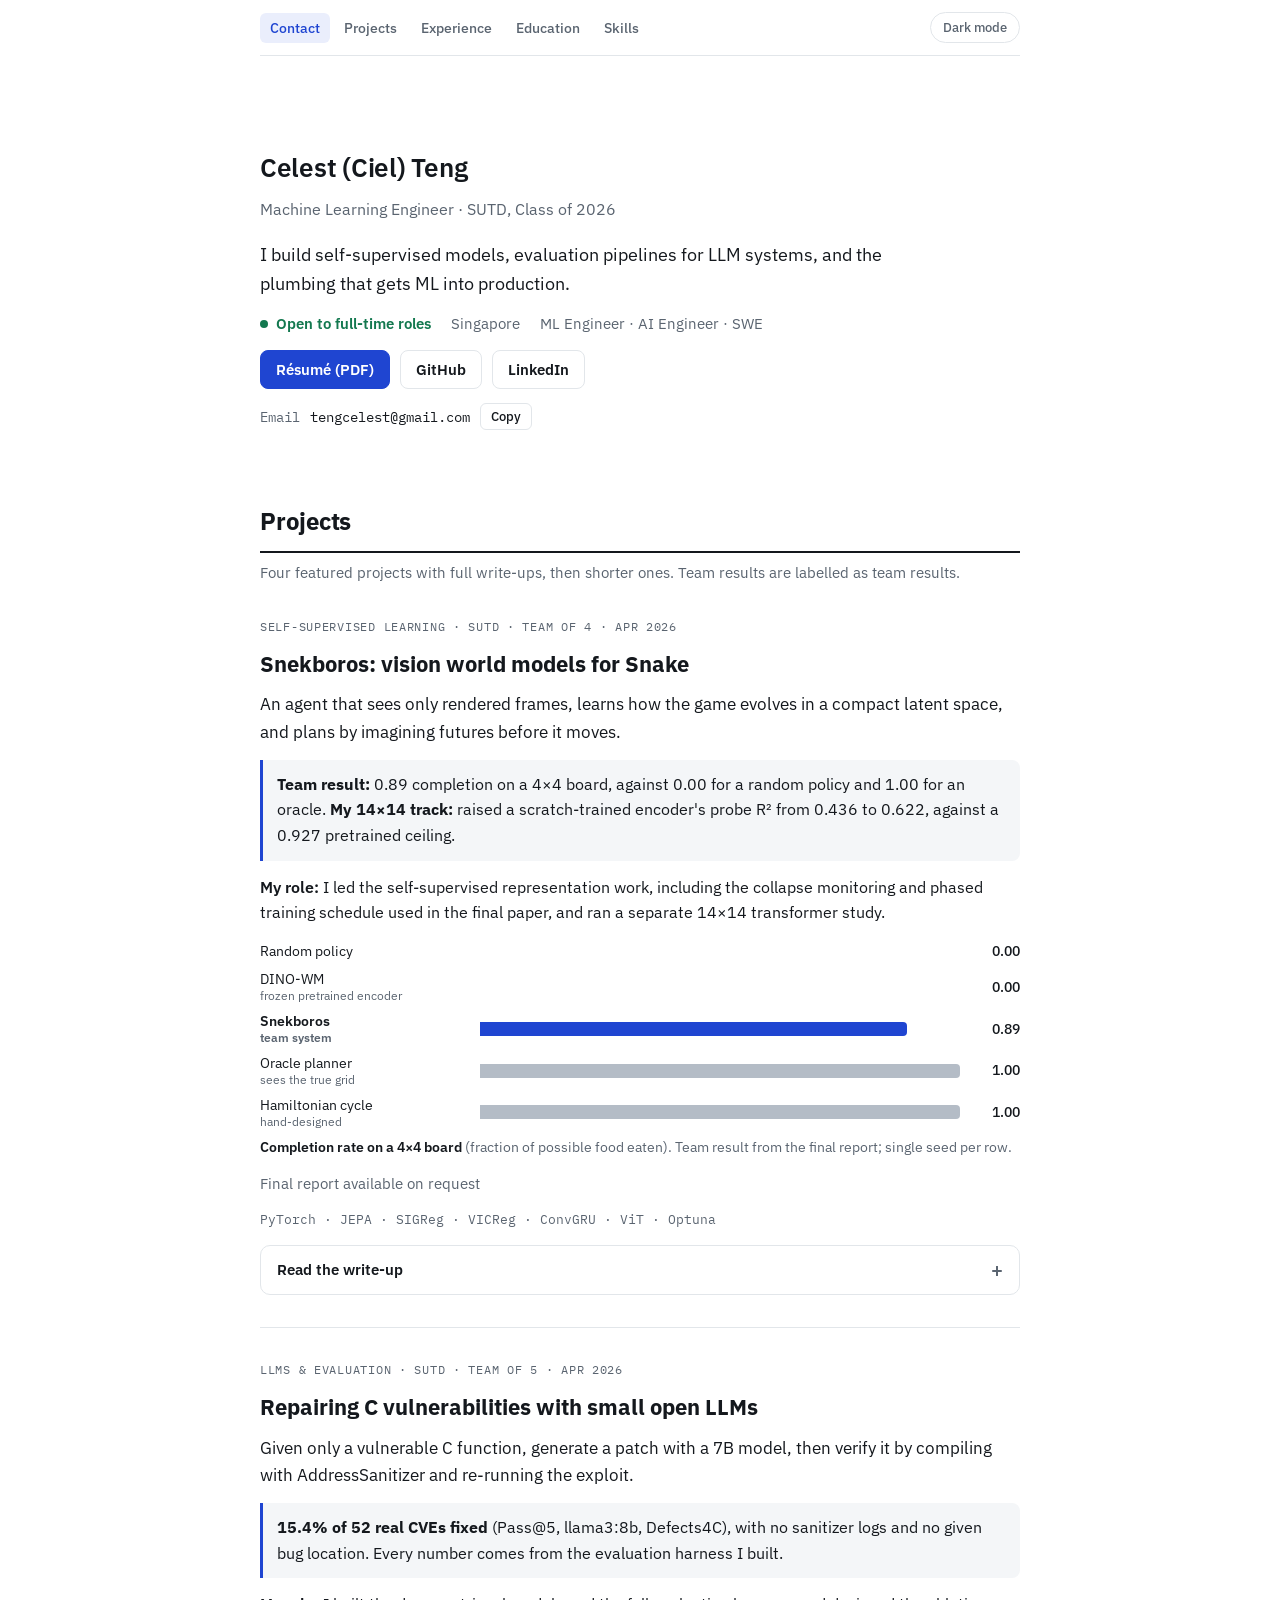
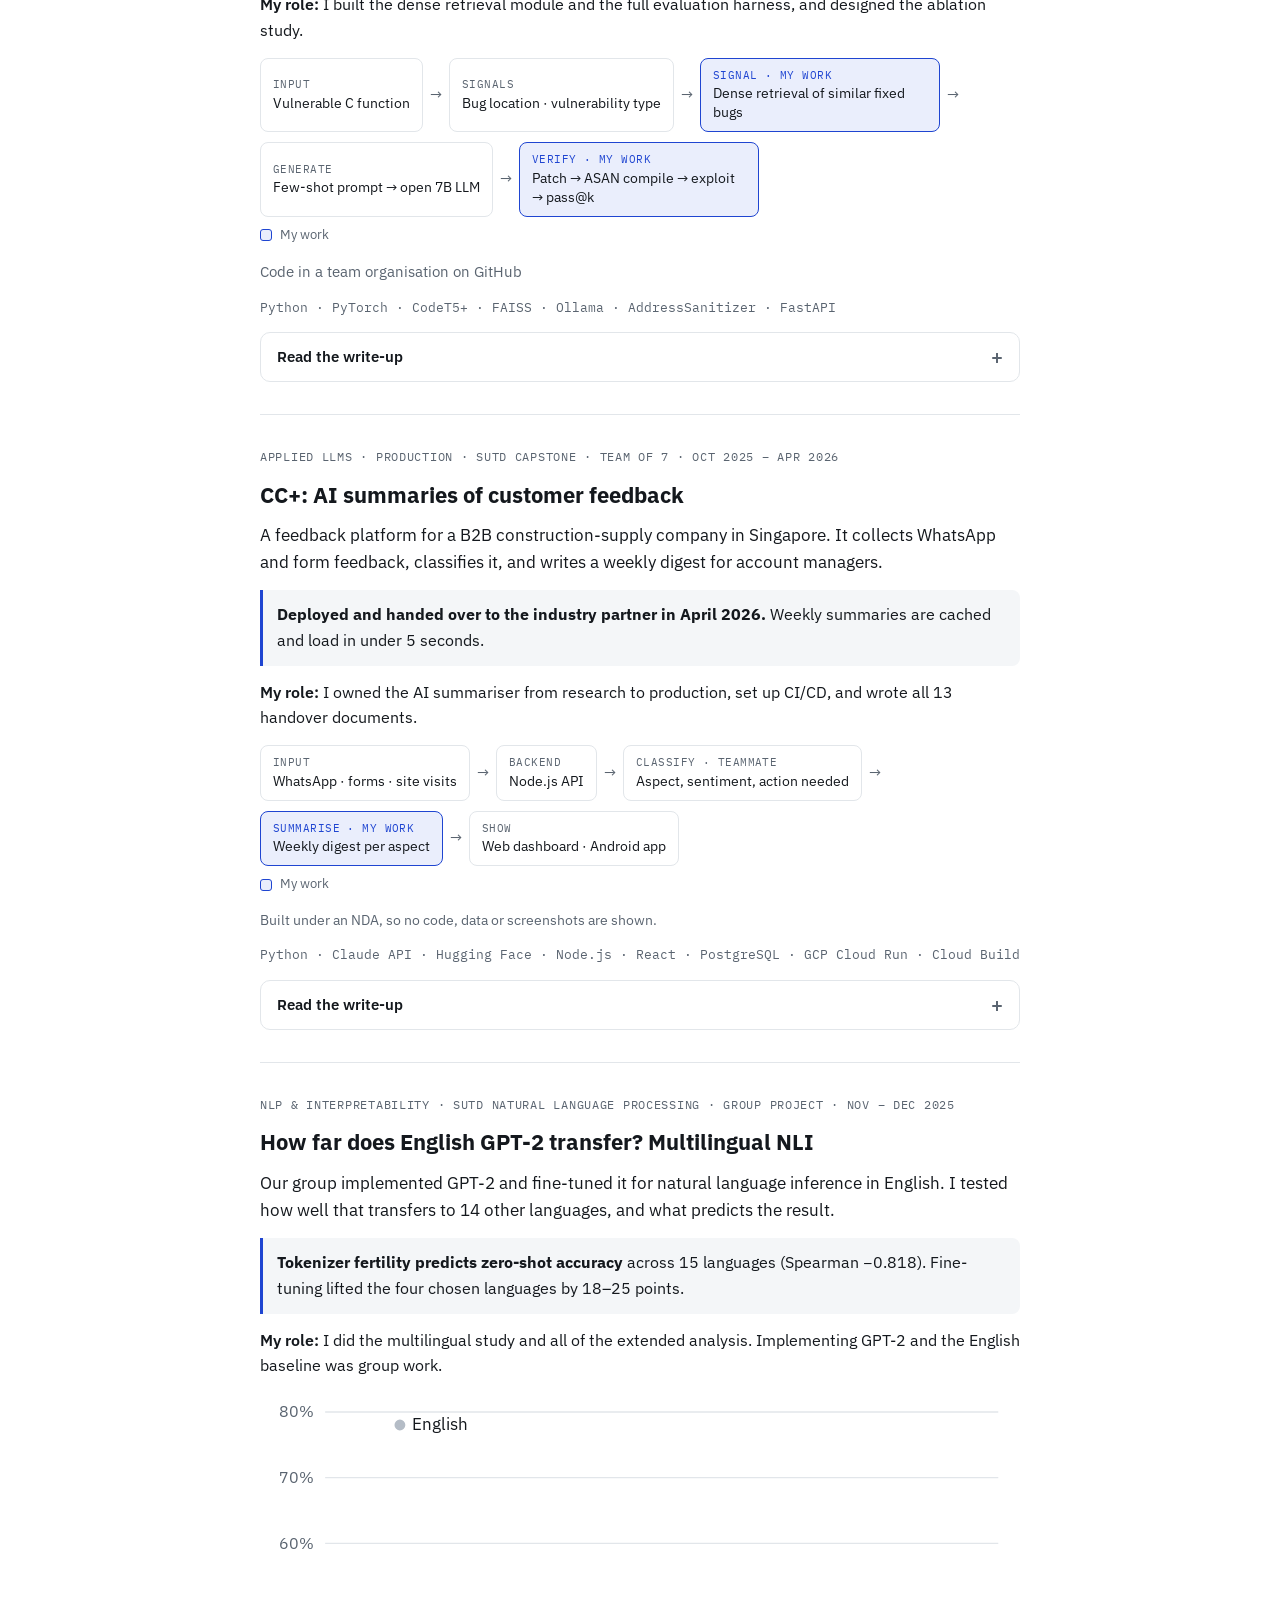
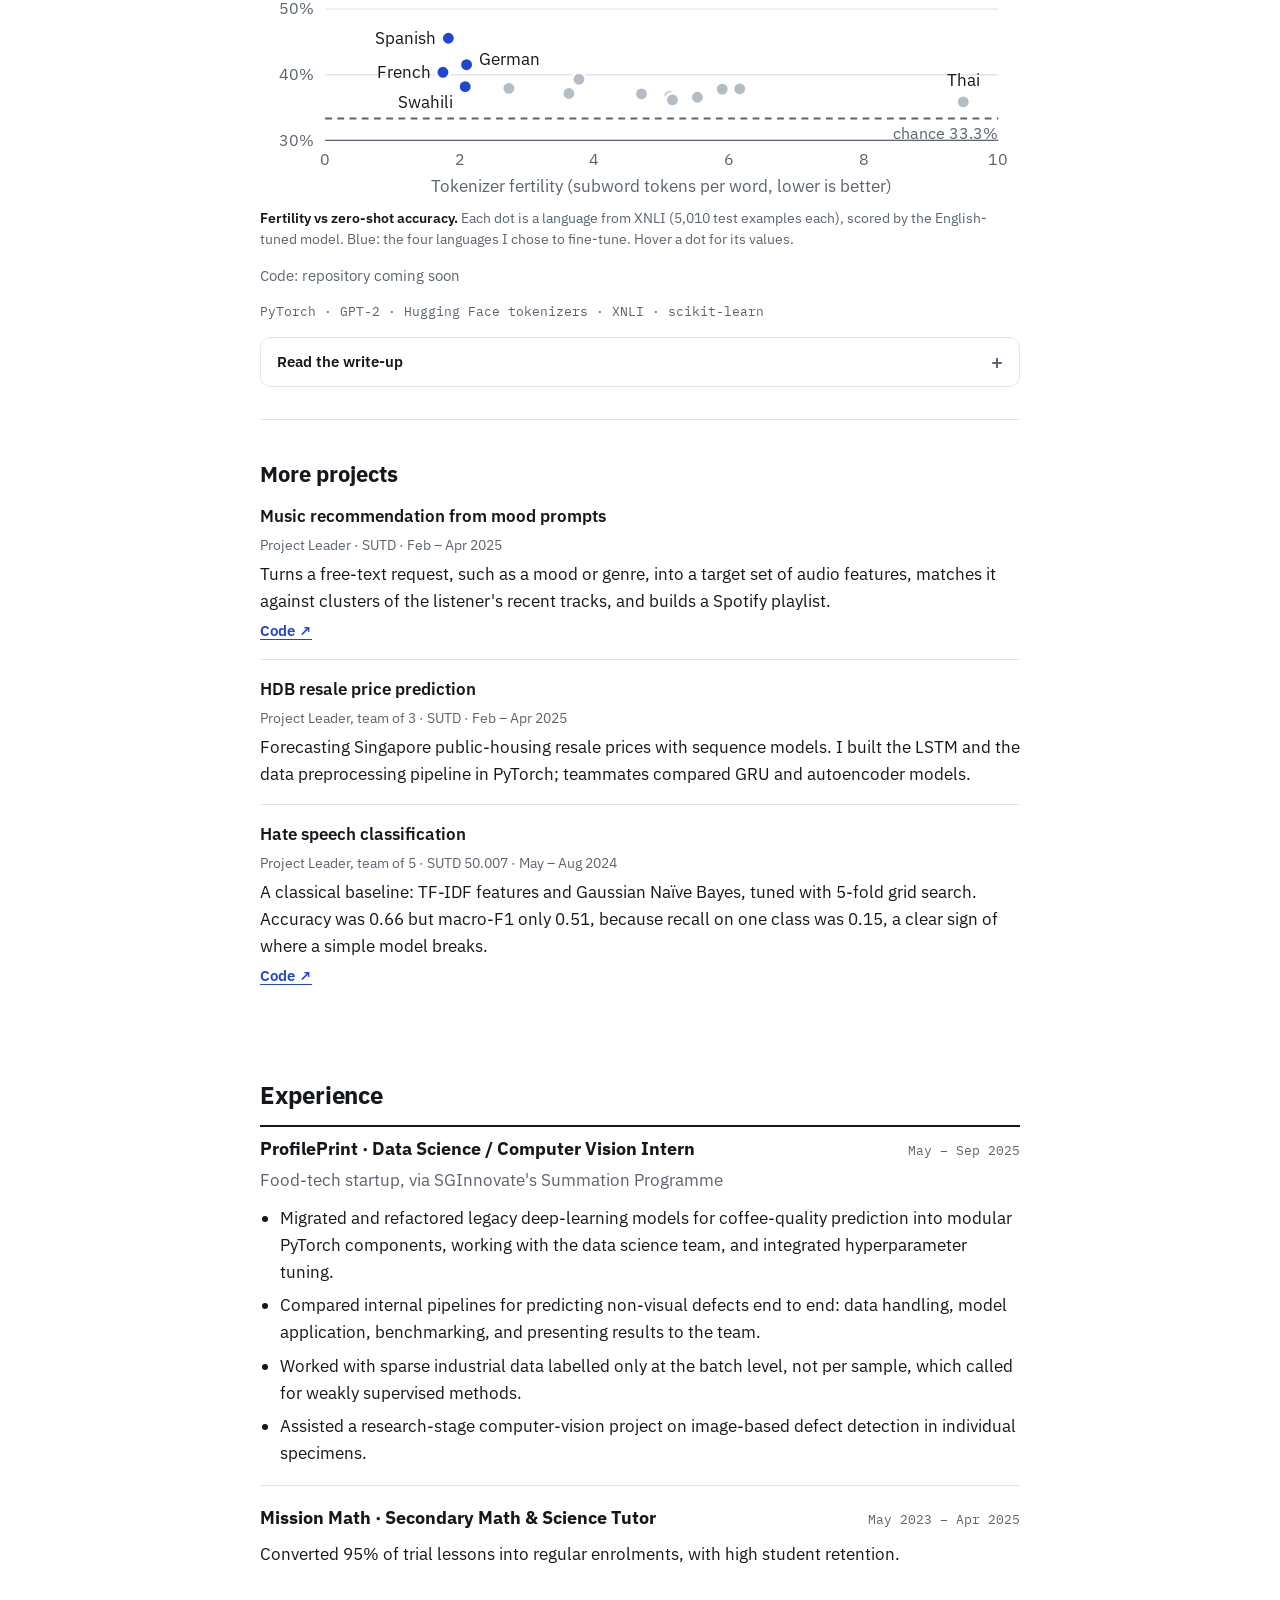
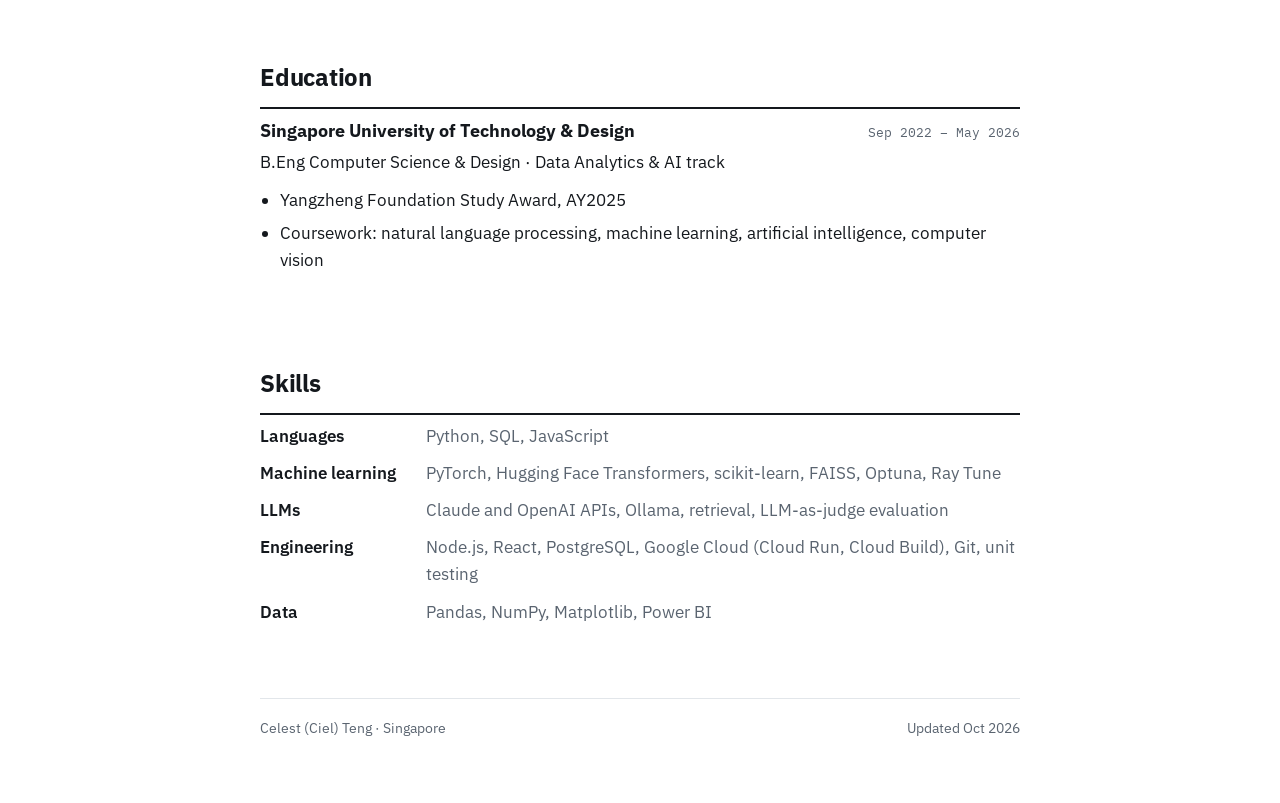
==== index.html @ eb7ca1ba "feat: add project write-ups and experience" ====
<!doctype html>
<html lang="en">
<head>
<meta charset="utf-8">
<meta name="viewport" content="width=device-width, initial-scale=1, viewport-fit=cover">
<meta name="description" content="Celest (Ciel) Teng: machine learning engineer in Singapore. Projects in self-supervised world models, LLM evaluation and production ML.">
<title>Celest (Ciel) Teng</title>
<link rel="preconnect" href="https://fonts.googleapis.com">
<link rel="stylesheet" href="https://fonts.googleapis.com/css2?family=IBM+Plex+Sans:ital,wght@0,400;0,500;0,600;0,700;1,400&family=IBM+Plex+Mono:wght@400;500&display=swap">
<style>
/* Layout: one text-first column. Understated name, skimmable project cards, full write-ups behind <details>. */
:root{
  --bg:#ffffff; --surface:#f4f6f8; --ink:#14181d; --muted:#5a6470; --line:#e2e6ea; --accent:#1f45d1; --accent-soft:#eaeefc; --ok:#13784f;
  --chart-1:#1f45d1; --chart-2:#eb6834; --chart-ref:#b4bcc6; --band:rgba(31,69,209,.10);
  --sans:"IBM Plex Sans",system-ui,-apple-system,"Segoe UI",sans-serif;
  --mono:"IBM Plex Mono",ui-monospace,Menlo,monospace;
}
@media (prefers-color-scheme:dark){:root:not([data-theme="light"]){
  --bg:#0f1216; --surface:#171b21; --ink:#e7eaee; --muted:#9aa4b0; --line:#262c34; --accent:#8fa5ff; --accent-soft:#1b2347; --ok:#5fd3a0;
  --chart-1:#3987e5; --chart-2:#d95926; --chart-ref:#4a535e; --band:rgba(57,135,229,.16); color-scheme:dark}}
:root[data-theme="dark"]{--bg:#0f1216; --surface:#171b21; --ink:#e7eaee; --muted:#9aa4b0; --line:#262c34; --accent:#8fa5ff; --accent-soft:#1b2347; --ok:#5fd3a0;
  --chart-1:#3987e5; --chart-2:#d95926; --chart-ref:#4a535e; --band:rgba(57,135,229,.16); color-scheme:dark}

*{box-sizing:border-box}
body{margin:0}
img{max-width:100%}
[hidden]{display:none!important}
html{scroll-behavior:smooth}
body{background:var(--bg);color:var(--ink);font-family:var(--sans);font-size:17px;line-height:1.6;padding-inline:clamp(16px,5vw,40px);padding-block:0 clamp(24px,6vw,64px)}
a{color:var(--accent);text-underline-offset:3px}
:focus-visible{outline:2px solid var(--accent);outline-offset:3px;border-radius:4px}
.col{max-width:760px;margin-inline:auto;display:grid;gap:clamp(48px,7vw,72px)}
.col > *,section > *{min-width:0}
.label{font-family:var(--mono);font-size:12px;letter-spacing:.06em;text-transform:uppercase;color:var(--muted)}

/* jump bar */
.jump{position:sticky;top:env(safe-area-inset-top,0px);z-index:10;background:var(--bg);display:flex;align-items:center;justify-content:space-between;gap:12px;padding-block:12px;border-bottom:1px solid var(--line);margin-bottom:calc(-1 * clamp(24px,4vw,40px))}
.jump nav{display:flex;gap:4px;overflow-x:auto;scrollbar-width:none;min-width:0}
.jump nav::-webkit-scrollbar{display:none}
.jump nav a{font:500 14px/1 var(--sans);color:var(--muted);text-decoration:none;padding:8px 10px;border-radius:6px;white-space:nowrap}
.jump nav a:hover{color:var(--ink);background:var(--surface)}
.jump nav a.active{color:var(--accent);background:var(--accent-soft)}
section,header,article{scroll-margin-top:72px}
.toggle{font:500 13px/1 var(--sans);background:transparent;color:var(--muted);border:1px solid var(--line);border-radius:999px;padding:8px 12px;cursor:pointer;white-space:nowrap}
.toggle:hover{color:var(--ink);border-color:var(--ink)}

/* header: understated name */
header{display:grid;gap:14px;padding-top:clamp(40px,6vw,64px)}
h1{font-size:26px;line-height:1.2;font-weight:600;letter-spacing:-.01em;margin:0}
.role{font-size:16px;margin:0;color:var(--muted)}
.intro{margin:4px 0 0;max-width:60ch;font-size:18px}
.meta{display:flex;flex-wrap:wrap;gap:6px 20px;margin:0;padding:0;list-style:none;font-size:15px;color:var(--muted)}
.avail{color:var(--ok);font-weight:600}
.avail::before{content:"";display:inline-block;width:8px;height:8px;border-radius:50%;background:var(--ok);margin-right:8px;vertical-align:1px}
.actions{display:flex;flex-wrap:wrap;gap:10px;align-items:center}
.btn{display:inline-flex;align-items:center;gap:8px;font:600 15px/1 var(--sans);text-decoration:none;padding:11px 15px;border-radius:8px;border:1px solid var(--line);background:var(--bg);color:var(--ink);cursor:pointer}
.btn:hover{border-color:var(--ink)}
.btn.primary{background:var(--accent);border-color:var(--accent);color:var(--bg)}
.btn.primary:hover{filter:brightness(1.08)}
.email{display:flex;align-items:center;gap:10px;flex-wrap:wrap;font-family:var(--mono);font-size:14px;color:var(--muted)}
.email code{font:inherit;color:var(--ink);user-select:all}
.email button{font:500 13px/1 var(--sans);padding:6px 10px;border-radius:6px;border:1px solid var(--line);background:transparent;color:var(--ink);cursor:pointer}
.status{color:var(--ok)}

/* sections */
h2{font-size:24px;font-weight:700;letter-spacing:-.01em;margin:0 0 8px;padding-bottom:10px;border-bottom:2px solid var(--ink)}
.sec-note{margin:0 0 24px;color:var(--muted);font-size:15px}
h3{font-size:22px;font-weight:700;margin:0;line-height:1.25;text-wrap:balance}

/* featured project card */
.project{display:grid;gap:14px;padding-block:32px;border-bottom:1px solid var(--line)}
.project:first-of-type{padding-top:8px}
.project > *{min-width:0}
.oneliner{margin:0;font-size:17px}
.result{margin:0;padding:12px 14px;border-left:3px solid var(--accent);background:var(--surface);border-radius:0 8px 8px 0;font-size:16px}
.result b{font-variant-numeric:tabular-nums}
.myrole{margin:0;font-size:16px}
.myrole strong{font-weight:600}
.nda{margin:0;font-size:14px;color:var(--muted)}
.plinks{display:flex;flex-wrap:wrap;gap:6px 18px;font-weight:600;font-size:15px}
.plinks .muted{color:var(--muted);font-weight:400}
.stack{font-family:var(--mono);font-size:13px;color:var(--muted)}

/* write-up */
details.writeup{border:1px solid var(--line);border-radius:10px}
details.writeup > summary{cursor:pointer;list-style:none;padding:12px 16px;font-weight:600;font-size:15px;display:flex;justify-content:space-between;align-items:center;gap:12px}
details.writeup > summary::-webkit-details-marker{display:none}
details.writeup > summary::after{content:"+";font:500 20px/1 var(--mono);color:var(--muted)}
details.writeup[open] > summary::after{content:"−"}
details.writeup > summary:hover{background:var(--surface);border-radius:10px}
.wu{padding:4px 18px 20px;display:grid;gap:14px;border-top:1px solid var(--line)}
.wu > *{min-width:0}
.wu h4{font-size:17px;font-weight:700;margin:14px 0 0}
.wu p{margin:0}
.wu ul,.wu ol{margin:0;padding-left:22px;display:grid;gap:8px}
.wu .aside{color:var(--muted);font-size:15px}

/* figures */
figure{margin:0;display:grid;gap:8px}
figcaption{font-size:14px;color:var(--muted);line-height:1.5}
figcaption b{color:var(--ink);font-weight:600}
.media-frame{background:#fff;border:1px solid var(--line);border-radius:10px;padding:10px;overflow:hidden}
.media-frame img{display:block;width:100%;height:auto}
.video-wrap{display:flex;gap:16px;align-items:center;flex-wrap:wrap}
.video-wrap video{width:224px;max-width:100%;aspect-ratio:1;image-rendering:pixelated;border-radius:8px;background:#000;display:block}
.video-wrap figcaption{flex:1 1 220px}

/* flow diagram */
.flow{list-style:none;margin:0;padding:0;display:flex;flex-wrap:wrap;align-items:stretch;gap:10px 0}
.flow li{position:relative;display:flex;flex-direction:column;justify-content:center;gap:2px;padding:9px 12px;border:1px solid var(--line);border-radius:8px;background:var(--bg);font-size:14px;line-height:1.35;margin-right:26px;max-width:15rem}
.flow li small{font-family:var(--mono);font-size:11px;letter-spacing:.04em;text-transform:uppercase;color:var(--muted)}
.flow li:not(:last-child)::after{content:"→";position:absolute;right:-20px;top:50%;transform:translateY(-50%);color:var(--muted);font-size:15px}
.flow li.mine{border-color:var(--accent);background:var(--accent-soft)}
.flow li.mine small{color:var(--accent)}
.flow-legend{font-size:13px;color:var(--muted);display:flex;align-items:center;gap:8px}
.flow-legend i{display:inline-block;width:12px;height:12px;border-radius:3px;background:var(--accent-soft);border:1px solid var(--accent)}
@media (max-width:560px){.flow{flex-direction:column;gap:22px}.flow li{margin-right:0;max-width:none}.flow li:not(:last-child)::after{content:"↓";right:auto;left:16px;top:auto;bottom:-20px;transform:none}}

/* horizontal bar chart */
.hbars{list-style:none;margin:0;padding:0;display:grid;gap:8px;font-size:14px}
.hbars li{display:grid;grid-template-columns:minmax(0,13rem) minmax(0,1fr) 3rem;gap:12px;align-items:center}
.hbars .lbl{color:var(--ink);line-height:1.3}
.hbars .lbl small{display:block;color:var(--muted);font-size:12px}
.hbars .track{position:relative;height:14px}
.hbars .track i{position:relative;display:block;height:100%;width:calc(var(--v) / var(--max,1) * 100%);background:var(--chart-ref);border-radius:0 4px 4px 0}
.hbars li.mine .track i{background:var(--chart-1)}
.hbars li.mine .lbl{font-weight:600}
.hbars b{font-weight:500;font-variant-numeric:tabular-nums;text-align:right}
.hbars.banded .track::before{content:"";position:absolute;top:-5px;bottom:-5px;left:calc(var(--b0) * 100%);width:calc((var(--b1) - var(--b0)) * 100%);background:var(--band);border-inline:1px dashed var(--chart-1)}
.chart-key{display:flex;flex-wrap:wrap;gap:4px 16px;font-size:13px;color:var(--muted)}
.chart-key span{display:inline-flex;align-items:center;gap:6px}
.chart-key i{display:inline-block;width:12px;height:12px;border-radius:3px}
@media (max-width:480px){.hbars li{grid-template-columns:minmax(0,1fr) 3rem;row-gap:4px}.hbars .lbl{grid-column:1 / -1}}

/* grouped vertical bars */
.vchart{display:grid;grid-template-columns:2.4rem minmax(0,1fr);gap:8px}
.vaxis{position:relative;height:180px;font-size:12px;color:var(--muted);font-variant-numeric:tabular-nums}
.vaxis span{position:absolute;right:0;transform:translateY(50%);bottom:calc(var(--t) / 70 * 100%)}
.vplot{position:relative;height:180px;border-bottom:1px solid var(--muted);display:grid;grid-template-columns:repeat(4,minmax(0,1fr));gap:8px}
.vplot .gl{position:absolute;left:0;right:0;bottom:calc(var(--t) / 70 * 100%);border-top:1px solid var(--line)}
.vplot .chance{position:absolute;left:0;right:0;bottom:calc(33.33 / 70 * 100%);border-top:1.5px dashed var(--muted);z-index:2}
.vplot .chance span{position:absolute;right:0;top:-18px;font-size:11px;color:var(--muted);background:var(--bg);padding-inline:4px}
.vg{position:relative;z-index:1;display:flex;align-items:flex-end;justify-content:center;gap:2px}
.vg i{width:min(18px,28%);height:calc(var(--v) / 70 * 100%);border-radius:4px 4px 0 0;background:var(--chart-ref)}
.vg i.pl{background:var(--chart-1)}
.vg i.un{background:var(--chart-2)}
.vnames{grid-column:2;display:grid;grid-template-columns:repeat(4,minmax(0,1fr));gap:8px;text-align:center;font-size:13px}

/* scatter */
.scatter{width:100%;height:auto;display:block;font-family:var(--sans)}
.scatter .grid{stroke:var(--line);stroke-width:1}
.scatter .axis{stroke:var(--muted);stroke-width:1}
.scatter .tick{fill:var(--muted);font-size:12px}
.scatter .axlabel{fill:var(--muted);font-size:12.5px}
.scatter .chance{stroke:var(--muted);stroke-width:1.5;stroke-dasharray:5 4}
.scatter .note{fill:var(--muted);font-size:11.5px}
.scatter .pt{fill:var(--chart-ref);stroke:var(--bg);stroke-width:2}
.scatter .pt.sel{fill:var(--chart-1)}
.scatter .plabel{fill:var(--ink);font-size:12.5px}

/* tables */
.table-wrap{overflow-x:auto;border:1px solid var(--line);border-radius:8px}
table{border-collapse:collapse;width:100%;font-size:14px;font-variant-numeric:tabular-nums}
th,td{padding:7px 10px;text-align:left;border-bottom:1px solid var(--line);white-space:nowrap}
th{font-weight:600;background:var(--surface)}
td.n,th.n{text-align:right}
tr:last-child td{border-bottom:0}
tr.hl td{background:var(--accent-soft)}
tr.bad td.n.c{color:var(--chart-2);font-weight:600}
caption{caption-side:bottom;text-align:left;font-size:13px;color:var(--muted);padding:8px 10px}

/* more projects */
.more{list-style:none;margin:0;padding:0;display:grid}
.more li{display:grid;gap:4px;padding-block:16px;border-bottom:1px solid var(--line)}
.more li:last-child{border-bottom:0}
.more .t{font-weight:600;font-size:17px}
.more .m{font-size:14px;color:var(--muted)}
.more p{margin:0}

/* experience / education */
.entry{display:grid;gap:4px;padding-block:18px;border-bottom:1px solid var(--line)}
.entry:first-of-type{padding-top:0}
.entry:last-child{border-bottom:0}
.entry-head{display:flex;justify-content:space-between;gap:4px 12px;flex-wrap:wrap;align-items:baseline}
.entry-head b{font-size:18px}
.when{font-family:var(--mono);font-size:13px;color:var(--muted);font-variant-numeric:tabular-nums}
.entry .sub{color:var(--muted)}
.entry p{margin:4px 0 0}
.entry ul{margin:6px 0 0;padding-left:20px;display:grid;gap:6px}

dl.skills{display:grid;grid-template-columns:150px minmax(0,1fr);gap:10px 16px;margin:0}
dl.skills dt{font-weight:600}
dl.skills dd{margin:0;color:var(--muted)}
@media (max-width:540px){dl.skills{grid-template-columns:1fr;gap:0}dl.skills dd{margin-bottom:10px}}

footer{color:var(--muted);font-size:14px;border-top:1px solid var(--line);padding-top:18px;display:flex;justify-content:space-between;flex-wrap:wrap;gap:8px}
@media (prefers-reduced-motion:reduce){html{scroll-behavior:auto}}
</style>
</head>
<body>
<div class="col">
  <div class="jump">
    <nav aria-label="Jump to section">
      <a href="#top">Contact</a>
      <a href="#projects">Projects</a>
      <a href="#experience">Experience</a>
      <a href="#education">Education</a>
      <a href="#skills">Skills</a>
    </nav>
    <button class="toggle" id="theme-toggle" type="button">Dark mode</button>
  </div>

  <header id="top">
    <h1>Celest (Ciel) Teng</h1>
    <p class="role">Machine Learning Engineer · SUTD, Class of 2026</p>
    <p class="intro">I build self-supervised models, evaluation pipelines for LLM systems, and the plumbing that gets ML into production.</p>
    <ul class="meta">
      <li class="avail">Open to full-time roles</li>
      <li>Singapore</li>
      <li>ML Engineer · AI Engineer · SWE</li>
    </ul>
    <div class="actions">
      <a class="btn primary" href="Celest-Teng-Resume.pdf" target="_blank" rel="noopener">Résumé (PDF)</a>
      <a class="btn" href="https://github.com/kaps-c" target="_blank" rel="noopener">GitHub</a>
      <a class="btn" href="#">LinkedIn</a>
    </div>
    <div class="email"><span>Email</span><code id="mail">tengcelest@gmail.com</code><button id="copy-mail" type="button">Copy</button><span class="status" id="copy-status" role="status"></span></div>
  </header>

  <section id="projects">
    <h2>Projects</h2>
    <p class="sec-note">Four featured projects with full write-ups, then shorter ones. Team results are labelled as team results.</p>

    <!-- ===================== SNEKBOROS ===================== -->
    <article class="project" id="snekboros">
      <span class="label">Self-supervised learning · SUTD · Team of 4 · Apr 2026</span>
      <h3>Snekboros: vision world models for Snake</h3>
      <p class="oneliner">An agent that sees only rendered frames, learns how the game evolves in a compact latent space, and plans by imagining futures before it moves.</p>
      <p class="result"><b>Team result:</b> 0.89 completion on a 4×4 board, against 0.00 for a random policy and 1.00 for an oracle. <b>My 14×14 track:</b> raised a scratch-trained encoder's probe R² from 0.436 to 0.622, against a 0.927 pretrained ceiling.</p>
      <p class="myrole"><strong>My role:</strong> I led the self-supervised representation work, including the collapse monitoring and phased training schedule used in the final paper, and ran a separate 14×14 transformer study.</p>
      <figure>
        <ul class="hbars" style="--max:1" aria-label="Completion rate on the 4×4 board">
          <li><span class="lbl">Random policy</span><span class="track"><i style="--v:0"></i></span><b>0.00</b></li>
          <li><span class="lbl">DINO-WM <small>frozen pretrained encoder</small></span><span class="track"><i style="--v:0"></i></span><b>0.00</b></li>
          <li class="mine"><span class="lbl">Snekboros <small>team system</small></span><span class="track"><i style="--v:.89"></i></span><b>0.89</b></li>
          <li><span class="lbl">Oracle planner <small>sees the true grid</small></span><span class="track"><i style="--v:1"></i></span><b>1.00</b></li>
          <li><span class="lbl">Hamiltonian cycle <small>hand-designed</small></span><span class="track"><i style="--v:1"></i></span><b>1.00</b></li>
        </ul>
        <figcaption><b>Completion rate on a 4×4 board</b> (fraction of possible food eaten). Team result from the final report; single seed per row.</figcaption>
      </figure>
      <div class="plinks"><span class="muted">Final report available on request</span></div>
      <div class="stack">PyTorch · JEPA · SIGReg · VICReg · ConvGRU · ViT · Optuna</div>

      <details class="writeup">
        <summary>Read the write-up</summary>
        <div class="wu">
          <h4>The problem</h4>
          <p>Snake has simple rules, but one bad early move can trap the snake many steps later. That makes it a compact test of long-horizon planning, posed in OpenAI's 2018 Requests for Research. We made it harder: the agent sees only rendered pixels, never the grid state.</p>
          <p>We used a JEPA-style objective (joint-embedding predictive architecture). Instead of predicting future pixels, the model predicts future <em>representations</em>, which avoids modelling pixel detail that doesn't matter for decisions. The catch is a known failure mode: the encoder can map every frame to nearly the same vector, which makes prediction trivially easy and the representation useless. This is called representation collapse, and most of my work was about detecting and preventing it.</p>

          <h4>How the team system works</h4>
          <ol class="flow" aria-label="Team system pipeline">
            <li><small>Input</small>Rendered frame</li>
            <li><small>Encoder</small>CNN → latent</li>
            <li><small>World model</small>Action-conditioned ConvGRU, rolled forward 15 steps</li>
            <li><small>Evaluator</small>Survival × food score</li>
            <li><small>Planner</small>Best of 1,024 imagined move sequences</li>
          </ol>
          <p>At each step the planner samples 1,024 candidate move sequences, rolls each one forward inside the world model, scores them with the evaluator, and plays the first move of the best. This is model-predictive control in a learned latent space. SIGReg, a regulariser that pushes representations towards an isotropic Gaussian, guards against collapse.</p>

          <h4>What I contributed to the final system</h4>
          <ul>
            <li><strong>Collapse monitoring.</strong> I added effective-rank tracking on the centred representations as a per-epoch training signal. When the rank drops, the run stops instead of wasting epochs. The final paper uses it as the system's collapse monitor.</li>
            <li><strong>Phased training.</strong> Training all three components together from scratch was unstable and often collapsed within 10 epochs. I designed the schedule the paper uses: 20% of epochs on the encoder alone, 20% on the world model alone, then 60% jointly.</li>
            <li><strong>Experiment standard.</strong> Every ablation had to ship with saved results, diagnostics and a paired analysis notebook before it was reported. The paper's five ablation tables went through this pipeline.</li>
          </ul>

          <h4>My own track: how close can a scratch-trained encoder get? (14×14 board)</h4>
          <p>The team paper used a 4×4 board. In parallel I ran a study on a 14×14 board with transformer world models. At this size frames render at 224 px, which matches the input size of DINOv2, an encoder pretrained on ImageNet. That made a fair question possible: how close can an encoder trained from scratch on Snake get to a strong pretrained one?</p>
          <p>I measured this with a linear probe: a ridge regression from frozen embeddings to the snake head's (x, y) position. Frozen DINOv2 sets the ceiling at R² 0.927. Before running anything, I fixed a pass band of ±0.05 around that ceiling so the target couldn't move afterwards.</p>
          <figure>
            <div class="chart-key"><span><i style="background:var(--chart-1)"></i>Scratch-trained JEPA encoder</span><span><i style="background:var(--band);outline:1px dashed var(--chart-1)"></i>Pre-registered pass band (±0.05)</span></div>
            <ul class="hbars banded" style="--max:1;--b0:.877;--b1:.977" aria-label="Encoder probe R squared">
              <li class="mine"><span class="lbl">Strict-JEPA baseline</span><span class="track"><i style="--v:.436"></i></span><b>0.436</b></li>
              <li class="mine"><span class="lbl">+ asymmetric projector</span><span class="track"><i style="--v:.447"></i></span><b>0.447</b></li>
              <li class="mine"><span class="lbl">+ projector + VICReg</span><span class="track"><i style="--v:.622"></i></span><b>0.622</b></li>
              <li><span class="lbl">Frozen DINOv2 ViT-S/14 <small>ceiling</small></span><span class="track"><i style="--v:.927"></i></span><b>0.927</b></li>
            </ul>
            <figcaption><b>Encoder probe R² for the snake head's position</b> (joint x and y), at a matched 5-epoch budget.</figcaption>
          </figure>
          <ul>
            <li><strong>The recipe closed about 38% of the gap but didn't reach the band.</strong> An asymmetric projector plus a VICReg variance–covariance penalty took the encoder from 0.436 to 0.622.</li>
            <li><strong>Two ingredients are each essential.</strong> Removing the EMA target encoder, or the action input to the predictor, dropped the predictor's probe to 0.052 and 0.037. The rest of the setup wasn't the bottleneck: with a frozen DINOv2 encoder in the same scaffold, the predictor's probe reached 0.802.</li>
            <li><strong>My own collapse alarm missed this.</strong> The effective-rank ratio stayed around 1.19 throughout, far above the 0.5 kill threshold. The embeddings still spanned many directions; they just encoded nothing useful. Rank tracking catches dimensional collapse but not informational collapse, so a probe has to be in the loop too.</li>
          </ul>
          <figure class="video-wrap">
            <video src="media/snekboros-rollout-14x14.mp4" poster="media/snekboros-rollout-poster.png" autoplay muted loop playsinline width="224" height="224" aria-label="Snake moving around a 14 by 14 grid, growing as it eats green food"></video>
            <figcaption><b>A 14×14 rollout used to score the JEPA model.</b> A Hamiltonian-cycle oracle moves the snake while the model predicts each next step. The clip ends at the 300-step cap.</figcaption>
          </figure>

          <h4>Alternatives considered: tuning on validation loss</h4>
          <p>I first tuned the projector + VICReg recipe the usual way, with a 20-trial Optuna search minimising validation loss. Probing the trials told the opposite story: within the study, lower validation loss went with worse probe scores. The search's best trial scored R² 0.328, while a configuration found outside the search scored 0.622. The penalties left easy minima where representations looked well-behaved but encoded nothing. Since then I search on a downstream probe rather than training loss, and this finding fed into the team's move from VICReg to SIGReg.</p>

          <h4>Limitations</h4>
          <ul>
            <li>Every ablation row is a single seed, so there are no error bars.</li>
            <li>At 4×4, the DINO-WM baseline kept its pretrained encoder frozen. Fine-tuning it would have been a fairer comparison.</li>
            <li>My 14×14 track didn't reach the pre-registered band, and time ran out before it could go into the submitted paper.</li>
          </ul>
        </div>
      </details>
    </article>

    <!-- ===================== VULN REPAIR ===================== -->
    <article class="project" id="vuln-repair">
      <span class="label">LLMs &amp; evaluation · SUTD · Team of 5 · Apr 2026</span>
      <h3>Repairing C vulnerabilities with small open LLMs</h3>
      <p class="oneliner">Given only a vulnerable C function, generate a patch with a 7B model, then verify it by compiling with AddressSanitizer and re-running the exploit.</p>
      <p class="result"><b>15.4% of 52 real CVEs fixed</b> (Pass@5, llama3:8b, Defects4C), with no sanitizer logs and no given bug location. Every number comes from the evaluation harness I built.</p>
      <p class="myrole"><strong>My role:</strong> I built the dense retrieval module and the full evaluation harness, and designed the ablation study.</p>
      <figure>
        <ol class="flow" aria-label="Repair pipeline">
          <li><small>Input</small>Vulnerable C function</li>
          <li><small>Signals</small>Bug location · vulnerability type</li>
          <li class="mine"><small>Signal · my work</small>Dense retrieval of similar fixed bugs</li>
          <li><small>Generate</small>Few-shot prompt → open 7B LLM</li>
          <li class="mine"><small>Verify · my work</small>Patch → ASAN compile → exploit → pass@k</li>
        </ol>
        <div class="flow-legend"><i></i>My work</div>
      </figure>
      <div class="plinks"><span class="muted">Code in a team organisation on GitHub</span></div>
      <div class="stack">Python · PyTorch · CodeT5+ · FAISS · Ollama · AddressSanitizer · FastAPI</div>

      <details class="writeup">
        <summary>Read the write-up</summary>
        <div class="wu">
          <h4>The problem</h4>
          <p>The state of the art in vulnerability repair (SAN2PATCH) reaches 79.5% Pass@1, but it uses GPT-4o, the true location of the bug, and sanitizer crash logs. We asked a harder, more realistic question: how far can open 7B models get with only the raw function and <em>predicted</em> bug locations? The constraint isolates what structured ML signals add.</p>

          <h4>How it works</h4>
          <p>Three signals feed a structured few-shot prompt. A fault-localisation model scores each line, a classifier predicts the vulnerability type, and dense retrieval finds similar past bugs along with their fixes. An open model (llama3:8b, deepseek-coder:6.7b or mistral:7b, served locally with Ollama) writes a patch. The patch only counts if it compiles under AddressSanitizer and the proof-of-concept exploit no longer triggers.</p>

          <h4>What I built</h4>
          <ul>
            <li><strong>Dense retrieval.</strong> CodeT5+ (220M) embeds about 150,000 vulnerable C functions from the MegaVul dataset. Embeddings are mean-pooled, L2-normalised and stored in an exact FAISS inner-product index, so search is exact cosine similarity. A query returns the 3 nearest vulnerable-and-fixed pairs in under 5 ms. The model loads lazily, and a missing index returns no examples instead of crashing, so retrieval is a safe optional signal.</li>
            <li><strong>Evaluation harness.</strong> Extractors for VulnLoc (35 cases) and SAN2VULN (13 cases) pull each vulnerable function out of messy real repositories, handling merge commits, tag-based fixes and dead mirrors. A runner loops LLM → apply patch → ASAN compile → exploit → revert, and reports pass@k with per-case diagnostics.</li>
            <li><strong>Correctness.</strong> I audited the harness, logged 8 bugs by severity and fixed the critical ones, including one that silently skipped cases and one that broke standalone runs. I wrote 34+ unit tests and 4 replication guides with exact commits and settings.</li>
            <li><strong>Ablations.</strong> Flags switch each signal on or off, giving five configurations from no signals to all three, so each signal's contribution can be measured.</li>
          </ul>

          <h4>Alternatives considered</h4>
          <p><strong>Exact vs approximate search.</strong> At 150,000 vectors, brute-force cosine search already runs in under 5 ms, so an approximate index would only have cost recall. <strong>Always-on vs adaptive retrieval.</strong> We shipped always-on retrieval, and the results show that was the wrong call.</p>

          <h4>Results on Defects4C (52 CVEs, Pass@5)</h4>
          <p class="aside">A teammate ran these through my harness.</p>
          <div class="table-wrap">
            <table>
              <thead><tr><th>Model</th><th>Signals</th><th class="n">Compiles</th><th class="n">Fixed</th><th class="n">Pass@5</th></tr></thead>
              <tbody>
                <tr><td>deepseek-coder:6.7b</td><td>none</td><td class="n">100.0%</td><td class="n">3</td><td class="n">5.8%</td></tr>
                <tr><td>deepseek-coder:6.7b</td><td>location + type</td><td class="n">100.0%</td><td class="n">4</td><td class="n">7.7%</td></tr>
                <tr class="bad"><td>deepseek-coder:6.7b</td><td>all three</td><td class="n c">92.3%</td><td class="n">1</td><td class="n">1.9%</td></tr>
                <tr><td>llama3:8b</td><td>none</td><td class="n">100.0%</td><td class="n">7</td><td class="n">13.5%</td></tr>
                <tr class="hl"><td>llama3:8b</td><td>location + type</td><td class="n">100.0%</td><td class="n">8</td><td class="n">15.4%</td></tr>
                <tr class="bad"><td>llama3:8b</td><td>all three</td><td class="n c">96.2%</td><td class="n">8</td><td class="n">15.4%</td></tr>
                <tr><td>mistral:7b</td><td>none</td><td class="n">100.0%</td><td class="n">2</td><td class="n">3.8%</td></tr>
                <tr class="bad"><td>mistral:7b</td><td>all three</td><td class="n c">90.4%</td><td class="n">2</td><td class="n">3.8%</td></tr>
              </tbody>
              <caption>Pass@5 samples 5 patches at temperature 0.8 (seed 42). Highlighted: best result. Orange: compile rate fell when retrieval was added.</caption>
            </table>
          </div>
          <ul>
            <li><strong>The base model matters more than any signal.</strong> llama3:8b with no signals (13.5%) beat every deepseek and mistral configuration.</li>
            <li><strong>Retrieval hurt.</strong> Adding retrieved examples lowered the compile rate for every model. The likely cause is that few-shot examples crowd a small model's context and push the target function out of focus.</li>
            <li><strong>Knowing where the bug is wasn't enough.</strong> Given the true bug lines, the best model still fixed only 7.7% at Pass@1. Model capacity is the ceiling.</li>
            <li><strong>Sampling matters for small models.</strong> Near-greedy Pass@1 sat at 0–1.9%. Sampling five candidates lifted the best result to 15.4%.</li>
          </ul>

          <h4>What I'd change</h4>
          <ul>
            <li>Judge a component on the end task, not in isolation. Retrieval met every one of its own targets and still made the pipeline worse. Next I'd only inject examples above a similarity threshold.</li>
            <li>I ran VulnLoc and SAN2VULN myself but only reached partial results (around 14–17% on VulnLoc) before networking problems on our two-machine setup blocked a clean run. Only Defects4C is reported.</li>
          </ul>
        </div>
      </details>
    </article>

    <!-- ===================== CC+ ===================== -->
    <article class="project" id="cc-plus">
      <span class="label">Applied LLMs · Production · SUTD Capstone · Team of 7 · Oct 2025 – Apr 2026</span>
      <h3>CC+: AI summaries of customer feedback</h3>
      <p class="oneliner">A feedback platform for a B2B construction-supply company in Singapore. It collects WhatsApp and form feedback, classifies it, and writes a weekly digest for account managers.</p>
      <p class="result"><b>Deployed and handed over to the industry partner in April 2026.</b> Weekly summaries are cached and load in under 5 seconds.</p>
      <p class="myrole"><strong>My role:</strong> I owned the AI summariser from research to production, set up CI/CD, and wrote all 13 handover documents.</p>
      <figure>
        <ol class="flow" aria-label="CC+ system overview">
          <li><small>Input</small>WhatsApp · forms · site visits</li>
          <li><small>Backend</small>Node.js API</li>
          <li><small>Classify · teammate</small>Aspect, sentiment, action needed</li>
          <li class="mine"><small>Summarise · my work</small>Weekly digest per aspect</li>
          <li><small>Show</small>Web dashboard · Android app</li>
        </ol>
        <div class="flow-legend"><i></i>My work</div>
      </figure>
      <p class="nda">Built under an NDA, so no code, data or screenshots are shown.</p>
      <div class="stack">Python · Claude API · Hugging Face · Node.js · React · PostgreSQL · GCP Cloud Run · Cloud Build</div>

      <details class="writeup">
        <summary>Read the write-up</summary>
        <div class="wu">
          <h4>The problem</h4>
          <p>Most of the company's revenue comes from repeat orders, but feedback arrived through WhatsApp and phone calls and lived in individual employees' heads. Each account manager looked after dozens of customers, so problems could go unnoticed until they cost a project. The goal was to collect feedback in one place, make it measurable, and surface what needs action.</p>

          <h4>How the system works</h4>
          <p>Feedback arrives from WhatsApp, online forms and on-site visits. A classification engine, built by my AI teammate, tags each message by aspect (product, service, delivery or payment), sentiment, and whether it needs action. Every week my summariser turns that feedback into a short digest for each aspect, shown on a web dashboard and an Android app.</p>

          <h4>The summariser</h4>
          <ol>
            <li>Fetch the week's messages along with their classification results.</li>
            <li>Hand them to a Python worker, which computes signals for each aspect: message count, average sentiment and overall label.</li>
            <li>Send the signals and raw messages to Claude with a fixed, structured prompt (temperature 0) that requires five sections.</li>
            <li>Parse the response, store it in PostgreSQL, and serve the cached copy on page load.</li>
          </ol>
          <ul>
            <li><strong>Process isolation.</strong> The Node.js backend runs the Python worker as a separate process, so several hundred MB of model weights never sit in the web server and a model crash can't take the API down.</li>
            <li><strong>Caching and fallback.</strong> A scheduled job writes each week's summary once. Pages load the stored copy in under 5 seconds without calling the model. If the current week has no feedback, the dashboard shows the last non-empty week, clearly labelled as older.</li>
            <li><strong>Production fixes.</strong> Real usage exposed database connection-pool exhaustion under concurrent requests, and an empty-week check that counted messages instead of content. I fixed both and added an admin-only regenerate button.</li>
            <li><strong>CI/CD and handover.</strong> Cloud Build runs tests on every pull request and deploys on merge. I wrote all 13 handover documents, organised with the Diátaxis framework (tutorials, how-to guides, reference and explanation), including 22 tracked tech-debt items.</li>
          </ul>

          <h4>Alternatives considered</h4>
          <p>The summariser went through three stages, each driven by how the previous one failed:</p>
          <ol>
            <li><strong>Extractive and abstractive models</strong> (BART, PEGASUS, FLAN-T5). Extraction produced disconnected fragments, BART and PEGASUS wrote in an overly formal register for construction-site feedback, and FLAN-T5 didn't hold the structure.</li>
            <li><strong>GPT-4o-mini vs Claude.</strong> Claude scored higher on faithfulness and coverage, judged independently by GPT-4o and Gemini 1.5 Pro, and offered better quality for the cost at projected scale.</li>
            <li><strong>Structured prompt plus classification signals.</strong> Passing the per-aspect numbers alongside the raw text gave the strongest results on every dimension, and is what shipped.</li>
          </ol>
          <p>The jump from an unstructured prompt to a structured, signal-grounded one was bigger than the difference between the two models.</p>

          <h4>Evaluation</h4>
          <p>I built a provider-agnostic evaluation tool that compares Claude and GPT models on the platform's tasks, with a router that sends each request to the right provider.</p>
          <div class="table-wrap">
            <table>
              <thead><tr><th>Task</th><th class="n">Samples</th><th>Result</th></tr></thead>
              <tbody>
                <tr><td>Weekly summaries</td><td class="n">200</td><td>Valid output: Claude 100%, GPT 96.5%</td></tr>
                <tr><td>Voice transcription</td><td class="n">30</td><td>Whisper-1 and faster-whisper both near-zero error; faster-whisper 2–4× faster locally</td></tr>
              </tbody>
            </table>
          </div>

          <h4>Limitations</h4>
          <ul>
            <li>I designed an 8-condition benchmark with ablations that isolate the prompt and the signals, but only verified it on the first batch before handover. The production choice rests on the staged comparison above, not on a completed statistical benchmark.</li>
            <li>Integration tests were scaffolded but not run, so coverage relies on unit tests and manual testing.</li>
          </ul>
        </div>
      </details>
    </article>

    <!-- ===================== NLP ===================== -->
    <article class="project" id="multilingual-gpt2">
      <span class="label">NLP &amp; interpretability · SUTD Natural Language Processing · Group project · Nov – Dec 2025</span>
      <h3>How far does English GPT-2 transfer? Multilingual NLI</h3>
      <p class="oneliner">Our group implemented GPT-2 and fine-tuned it for natural language inference in English. I tested how well that transfers to 14 other languages, and what predicts the result.</p>
      <p class="result"><b>Tokenizer fertility predicts zero-shot accuracy</b> across 15 languages (Spearman −0.818). Fine-tuning lifted the four chosen languages by 18–25 points.</p>
      <p class="myrole"><strong>My role:</strong> I did the multilingual study and all of the extended analysis. Implementing GPT-2 and the English baseline was group work.</p>
      <figure>
        <svg class="scatter" viewBox="0 0 560 300" role="img" aria-labelledby="sc-t sc-d">
<title id="sc-t">Tokenizer fertility vs zero-shot NLI accuracy, 15 languages</title>
<desc id="sc-d">English sits alone at 1.11 fertility and 78.0% accuracy. The other 14 languages range from 35.9% to 45.6%, close to the 33.3% chance line, and accuracy falls as fertility rises, down to Thai at 9.48 fertility and 35.9%.</desc>
<line class="grid" x1="48" x2="544" y1="256.0" y2="256.0"/><text class="tick" x="40" y="260.0" text-anchor="end">30%</text>
<line class="grid" x1="48" x2="544" y1="207.6" y2="207.6"/><text class="tick" x="40" y="211.6" text-anchor="end">40%</text>
<line class="grid" x1="48" x2="544" y1="159.2" y2="159.2"/><text class="tick" x="40" y="163.2" text-anchor="end">50%</text>
<line class="grid" x1="48" x2="544" y1="110.8" y2="110.8"/><text class="tick" x="40" y="114.8" text-anchor="end">60%</text>
<line class="grid" x1="48" x2="544" y1="62.4" y2="62.4"/><text class="tick" x="40" y="66.4" text-anchor="end">70%</text>
<line class="grid" x1="48" x2="544" y1="14.0" y2="14.0"/><text class="tick" x="40" y="18.0" text-anchor="end">80%</text>
<text class="tick" x="48.0" y="274" text-anchor="middle">0</text>
<text class="tick" x="147.2" y="274" text-anchor="middle">2</text>
<text class="tick" x="246.4" y="274" text-anchor="middle">4</text>
<text class="tick" x="345.6" y="274" text-anchor="middle">6</text>
<text class="tick" x="444.8" y="274" text-anchor="middle">8</text>
<text class="tick" x="544.0" y="274" text-anchor="middle">10</text>
<line class="axis" x1="48" x2="544" y1="256" y2="256"/>
<line class="chance" x1="48" x2="544" y1="239.9" y2="239.9"/><text class="note" x="544" y="254.9" text-anchor="end">chance 33.3%</text>
<text class="axlabel" x="296" y="294" text-anchor="middle">Tokenizer fertility (subword tokens per word, lower is better)</text>
<circle class="pt" cx="103.1" cy="23.6" r="5"><title>English: fertility 1.11, zero-shot 78.02%</title></circle>
<text class="plabel" x="112.1" y="27.6" text-anchor="start">English</text>
<circle class="pt sel" cx="134.8" cy="205.8" r="5"><title>French: fertility 1.75, zero-shot 40.38%</title></circle>
<text class="plabel" x="125.8" y="209.8" text-anchor="end">French</text>
<circle class="pt sel" cx="138.8" cy="180.7" r="5"><title>Spanish: fertility 1.83, zero-shot 45.55%</title></circle>
<text class="plabel" x="129.8" y="184.7" text-anchor="end">Spanish</text>
<circle class="pt sel" cx="151.2" cy="216.4" r="5"><title>Swahili: fertility 2.08, zero-shot 38.18%</title></circle>
<text class="plabel" x="142.2" y="232.4" text-anchor="end">Swahili</text>
<circle class="pt sel" cx="152.2" cy="200.2" r="5"><title>German: fertility 2.10, zero-shot 41.52%</title></circle>
<text class="plabel" x="161.2" y="200.2" text-anchor="start">German</text>
<circle class="pt" cx="183.4" cy="217.6" r="5"><title>Turkish: fertility 2.73, zero-shot 37.94%</title></circle>
<circle class="pt" cx="227.6" cy="221.4" r="5"><title>Vietnamese: fertility 3.62, zero-shot 37.15%</title></circle>
<circle class="pt" cx="235.0" cy="210.9" r="5"><title>Chinese: fertility 3.77, zero-shot 39.32%</title></circle>
<circle class="pt" cx="281.1" cy="221.7" r="5"><title>Arabic: fertility 4.70, zero-shot 37.09%</title></circle>
<circle class="pt" cx="302.0" cy="223.5" r="5"><title>Hindi: fertility 5.12, zero-shot 36.71%</title></circle>
<circle class="pt" cx="303.9" cy="226.1" r="5"><title>Urdu: fertility 5.16, zero-shot 36.17%</title></circle>
<circle class="pt" cx="322.3" cy="224.2" r="5"><title>Bulgarian: fertility 5.53, zero-shot 36.57%</title></circle>
<circle class="pt" cx="340.6" cy="218.2" r="5"><title>Russian: fertility 5.90, zero-shot 37.80%</title></circle>
<circle class="pt" cx="353.5" cy="218.0" r="5"><title>Greek: fertility 6.16, zero-shot 37.86%</title></circle>
<circle class="pt" cx="518.2" cy="227.6" r="5"><title>Thai: fertility 9.48, zero-shot 35.87%</title></circle>
<text class="plabel" x="518.2" y="215.6" text-anchor="middle">Thai</text>
</svg>

        <figcaption><b>Fertility vs zero-shot accuracy.</b> Each dot is a language from XNLI (5,010 test examples each), scored by the English-tuned model. Blue: the four languages I chose to fine-tune. Hover a dot for its values.</figcaption>
      </figure>
      <div class="plinks"><span class="muted">Code: repository coming soon</span></div>
      <div class="stack">PyTorch · GPT-2 · Hugging Face tokenizers · XNLI · scikit-learn</div>

      <details class="writeup">
        <summary>Read the write-up</summary>
        <div class="wu">
          <h4>Setup</h4>
          <p>Natural language inference (NLI) asks whether a hypothesis follows from a premise, contradicts it, or is neutral, so chance is 33.3%. The group implemented GPT-2 small (attention, transformer blocks and the AdamW optimiser), framed NLI as predicting a single label token, and fine-tuned on English XNLI: 78.02% test accuracy at baseline and 82.28% after tuning. The course was taught by Prof. Wenxuan Zhang.</p>

          <h4>What I did</h4>
          <ul>
            <li><strong>Zero-shot transfer.</strong> I ran the English-tuned model on all 15 XNLI languages. English scored 78.02%, and every other language landed between 35.87% and 45.55%, barely above chance.</li>
            <li><strong>Fertility as a cheap predictor.</strong> Fertility is the number of subword tokens per word. A high value means the tokenizer barely knows the language. It ranges from 1.11 for English to 9.48 for Thai, and its rank correlation with zero-shot accuracy is −0.818.</li>
            <li><strong>Choosing what to fine-tune.</strong> I picked Spanish, French, German and Swahili for low fertility and higher zero-shot scores. Swahili adds a language outside the Indo-European family.</li>
            <li><strong>One model per language vs one for all.</strong> I fine-tuned a separate model for each language, and a single unified model on all five languages together.</li>
          </ul>
          <figure>
            <div class="chart-key"><span><i style="background:var(--chart-ref)"></i>Zero-shot</span><span><i style="background:var(--chart-1)"></i>Per-language model</span><span><i style="background:var(--chart-2)"></i>One unified model</span></div>
            <div class="vchart" role="img" aria-label="Accuracy by language: German 41.5, 63.9, 61.5. Spanish 45.6, 63.5, 64.6. French 40.4, 65.9, 62.9. Swahili 38.2, 58.0, 56.5.">
              <div class="vaxis"><span style="--t:0">0</span><span style="--t:20">20</span><span style="--t:40">40</span><span style="--t:60">60</span></div>
              <div class="vplot">
                <span class="gl" style="--t:20"></span><span class="gl" style="--t:40"></span><span class="gl" style="--t:60"></span>
                <span class="chance"><span>chance</span></span>
                <div class="vg"><i style="--v:41.52" title="German, zero-shot: 41.52%"></i><i class="pl" style="--v:63.86" title="German, per-language: 63.86%"></i><i class="un" style="--v:61.45" title="German, unified: 61.45%"></i></div>
                <div class="vg"><i style="--v:45.55" title="Spanish, zero-shot: 45.55%"></i><i class="pl" style="--v:63.45" title="Spanish, per-language: 63.45%"></i><i class="un" style="--v:64.58" title="Spanish, unified: 64.58%"></i></div>
                <div class="vg"><i style="--v:40.38" title="French, zero-shot: 40.38%"></i><i class="pl" style="--v:65.86" title="French, per-language: 65.86%"></i><i class="un" style="--v:62.85" title="French, unified: 62.85%"></i></div>
                <div class="vg"><i style="--v:38.18" title="Swahili, zero-shot: 38.18%"></i><i class="pl" style="--v:58.03" title="Swahili, per-language: 58.03%"></i><i class="un" style="--v:56.47" title="Swahili, unified: 56.47%"></i></div>
              </div>
              <div class="vnames"><span>German</span><span>Spanish</span><span>French</span><span>Swahili</span></div>
            </div>
            <figcaption><b>NLI accuracy (%) before and after fine-tuning.</b> Exact values are in the table below.</figcaption>
          </figure>
          <div class="table-wrap">
            <table>
              <thead><tr><th>Language</th><th class="n">Fertility</th><th class="n">Zero-shot</th><th class="n">Per-language</th><th class="n">Unified</th></tr></thead>
              <tbody>
                <tr><td>German</td><td class="n">2.10</td><td class="n">41.52</td><td class="n">63.86</td><td class="n">61.45</td></tr>
                <tr><td>Spanish</td><td class="n">1.83</td><td class="n">45.55</td><td class="n">63.45</td><td class="n">64.58</td></tr>
                <tr><td>French</td><td class="n">1.75</td><td class="n">40.38</td><td class="n">65.86</td><td class="n">62.85</td></tr>
                <tr><td>Swahili</td><td class="n">2.08</td><td class="n">38.18</td><td class="n">58.03</td><td class="n">56.47</td></tr>
              </tbody>
            </table>
          </div>
          <p>The single unified model came within about 3 points of four separate models and beat the Spanish one (64.58% vs 63.45%), which makes it the more practical choice.</p>

          <h4>Looking inside the model</h4>
          <ul>
            <li><strong>Embeddings don't separate by language.</strong> A t-SNE of 3,000 sentence embeddings across 15 languages overlapped heavily (silhouette score 0.090).</li>
            <li><strong>Attention changes with depth.</strong> Both layers attend heavily to the first token, but the deep layer adds more structured attention over content words.</li>
            <li><strong>The signal is there, but prompting can't reach it.</strong> On a synthetic dataset of Singaporean-parent tone (care, disappointment, comparison and guilt), prompting GPT-2 scored 25.4%, which is chance for four classes. A linear probe on the same model's frozen embeddings scored 94.4%.</li>
          </ul>
          <figure>
            <div class="media-frame"><img src="media/nlp-attention-shallow-deep.webp" width="1632" height="660" loading="lazy" alt="Two attention heatmaps for the same English premise and hypothesis: layer 0 is diffuse, layer 11 concentrates on early and content tokens."></div>
            <figcaption><b>Attention in layer 0 (left) and layer 11 (right)</b>, head 0, for one English example.</figcaption>
          </figure>

          <h4>Limitations</h4>
          <ul>
            <li>A pragmatic-inference probe looked fine on accuracy (0.76), but its macro-F1 was 0.47 because it almost always predicted "contradiction". Accuracy alone would have hidden this.</li>
            <li>The tone probe didn't transfer across languages: 97.7% in English but 25.0%, chance level, in Chinese.</li>
            <li>The per-language numbers are best-checkpoint accuracies from the original notebook. The cleaned re-run will report every model on the same test split.</li>
          </ul>
        </div>
      </details>
    </article>

    <h3 style="margin-top:40px">More projects</h3>
    <ul class="more">
      <li>
        <span class="t">Music recommendation from mood prompts</span>
        <span class="m">Project Leader · SUTD · Feb – Apr 2025</span>
        <p>Turns a free-text request, such as a mood or genre, into a target set of audio features, matches it against clusters of the listener's recent tracks, and builds a Spotify playlist.</p>
        <div class="plinks"><a href="https://github.com/kaps-c/Music-Recommendation-Using-Prompts" target="_blank" rel="noopener">Code ↗</a></div>
      </li>
      <li>
        <span class="t">HDB resale price prediction</span>
        <span class="m">Project Leader, team of 3 · SUTD · Feb – Apr 2025</span>
        <p>Forecasting Singapore public-housing resale prices with sequence models. I built the LSTM and the data preprocessing pipeline in PyTorch; teammates compared GRU and autoencoder models.</p>
      </li>
      <li>
        <span class="t">Hate speech classification</span>
        <span class="m">Project Leader, team of 5 · SUTD 50.007 · May – Aug 2024</span>
        <p>A classical baseline: TF-IDF features and Gaussian Naïve Bayes, tuned with 5-fold grid search. Accuracy was 0.66 but macro-F1 only 0.51, because recall on one class was 0.15, a clear sign of where a simple model breaks.</p>
        <div class="plinks"><a href="https://github.com/kaps-c/50.007-Hate-Speech-Classification" target="_blank" rel="noopener">Code ↗</a></div>
      </li>
    </ul>
  </section>

  <section id="experience">
    <h2>Experience</h2>
    <div class="entry">
      <div class="entry-head"><b>ProfilePrint · Data Science / Computer Vision Intern</b><span class="when">May – Sep 2025</span></div>
      <span class="sub">Food-tech startup, via SGInnovate's Summation Programme</span>
      <ul>
        <li>Migrated and refactored legacy deep-learning models for coffee-quality prediction into modular PyTorch components, working with the data science team, and integrated hyperparameter tuning.</li>
        <li>Compared internal pipelines for predicting non-visual defects end to end: data handling, model application, benchmarking, and presenting results to the team.</li>
        <li>Worked with sparse industrial data labelled only at the batch level, not per sample, which called for weakly supervised methods.</li>
        <li>Assisted a research-stage computer-vision project on image-based defect detection in individual specimens.</li>
      </ul>
    </div>
    <div class="entry">
      <div class="entry-head"><b>Mission Math · Secondary Math &amp; Science Tutor</b><span class="when">May 2023 – Apr 2025</span></div>
      <p>Converted 95% of trial lessons into regular enrolments, with high student retention.</p>
    </div>
  </section>

  <section id="education">
    <h2>Education</h2>
    <div class="entry">
      <div class="entry-head"><b>Singapore University of Technology &amp; Design</b><span class="when">Sep 2022 – May 2026</span></div>
      <span>B.Eng Computer Science &amp; Design · Data Analytics &amp; AI track</span>
      <ul>
        <li>Yangzheng Foundation Study Award, AY2025</li>
        <li>Coursework: natural language processing, machine learning, artificial intelligence, computer vision</li>
      </ul>
    </div>
  </section>

  <section id="skills">
    <h2>Skills</h2>
    <dl class="skills">
      <dt>Languages</dt><dd>Python, SQL, JavaScript</dd>
      <dt>Machine learning</dt><dd>PyTorch, Hugging Face Transformers, scikit-learn, FAISS, Optuna, Ray Tune</dd>
      <dt>LLMs</dt><dd>Claude and OpenAI APIs, Ollama, retrieval, LLM-as-judge evaluation</dd>
      <dt>Engineering</dt><dd>Node.js, React, PostgreSQL, Google Cloud (Cloud Run, Cloud Build), Git, unit testing</dd>
      <dt>Data</dt><dd>Pandas, NumPy, Matplotlib, Power BI</dd>
    </dl>
  </section>

  <footer><span>Celest (Ciel) Teng · Singapore</span><span>Updated Oct 2026</span></footer>
</div>

<script>
const root=document.documentElement,btn=document.getElementById('theme-toggle');
const current=()=>root.dataset.theme||(matchMedia('(prefers-color-scheme: dark)').matches?'dark':'light');
const show=()=>btn.textContent=current()==='dark'?'Light mode':'Dark mode';
try{const s=localStorage.getItem('c-theme');if(s)root.dataset.theme=s}catch(e){}
show();
btn.addEventListener('click',()=>{const n=current()==='dark'?'light':'dark';root.dataset.theme=n;show();try{localStorage.setItem('c-theme',n)}catch(e){}});
const links=[...document.querySelectorAll('.jump nav a')];
const targets=links.map(a=>document.querySelector(a.getAttribute('href')));
function mark(){
  let i=0;targets.forEach((t,k)=>{if(t.getBoundingClientRect().top<120)i=k});
  if(innerHeight+scrollY>=document.body.scrollHeight-4)i=targets.length-1;
  links.forEach((a,k)=>a.classList.toggle('active',k===i));
}
addEventListener('scroll',mark,{passive:true});mark();
if(matchMedia('(prefers-reduced-motion: reduce)').matches){document.querySelectorAll('video[autoplay]').forEach(v=>{v.removeAttribute('autoplay');v.controls=true;v.pause()})}
document.getElementById('copy-mail').addEventListener('click',()=>{
  const st=document.getElementById('copy-status');
  const fb=()=>{const r=document.createRange();r.selectNodeContents(document.getElementById('mail'));const s=getSelection();s.removeAllRanges();s.addRange(r);st.textContent='Selected, press Ctrl/⌘+C';};
  try{navigator.clipboard.writeText('tengcelest@gmail.com').then(()=>st.textContent='Copied',fb)}catch(e){fb()}
});
</script>

</body>
</html>
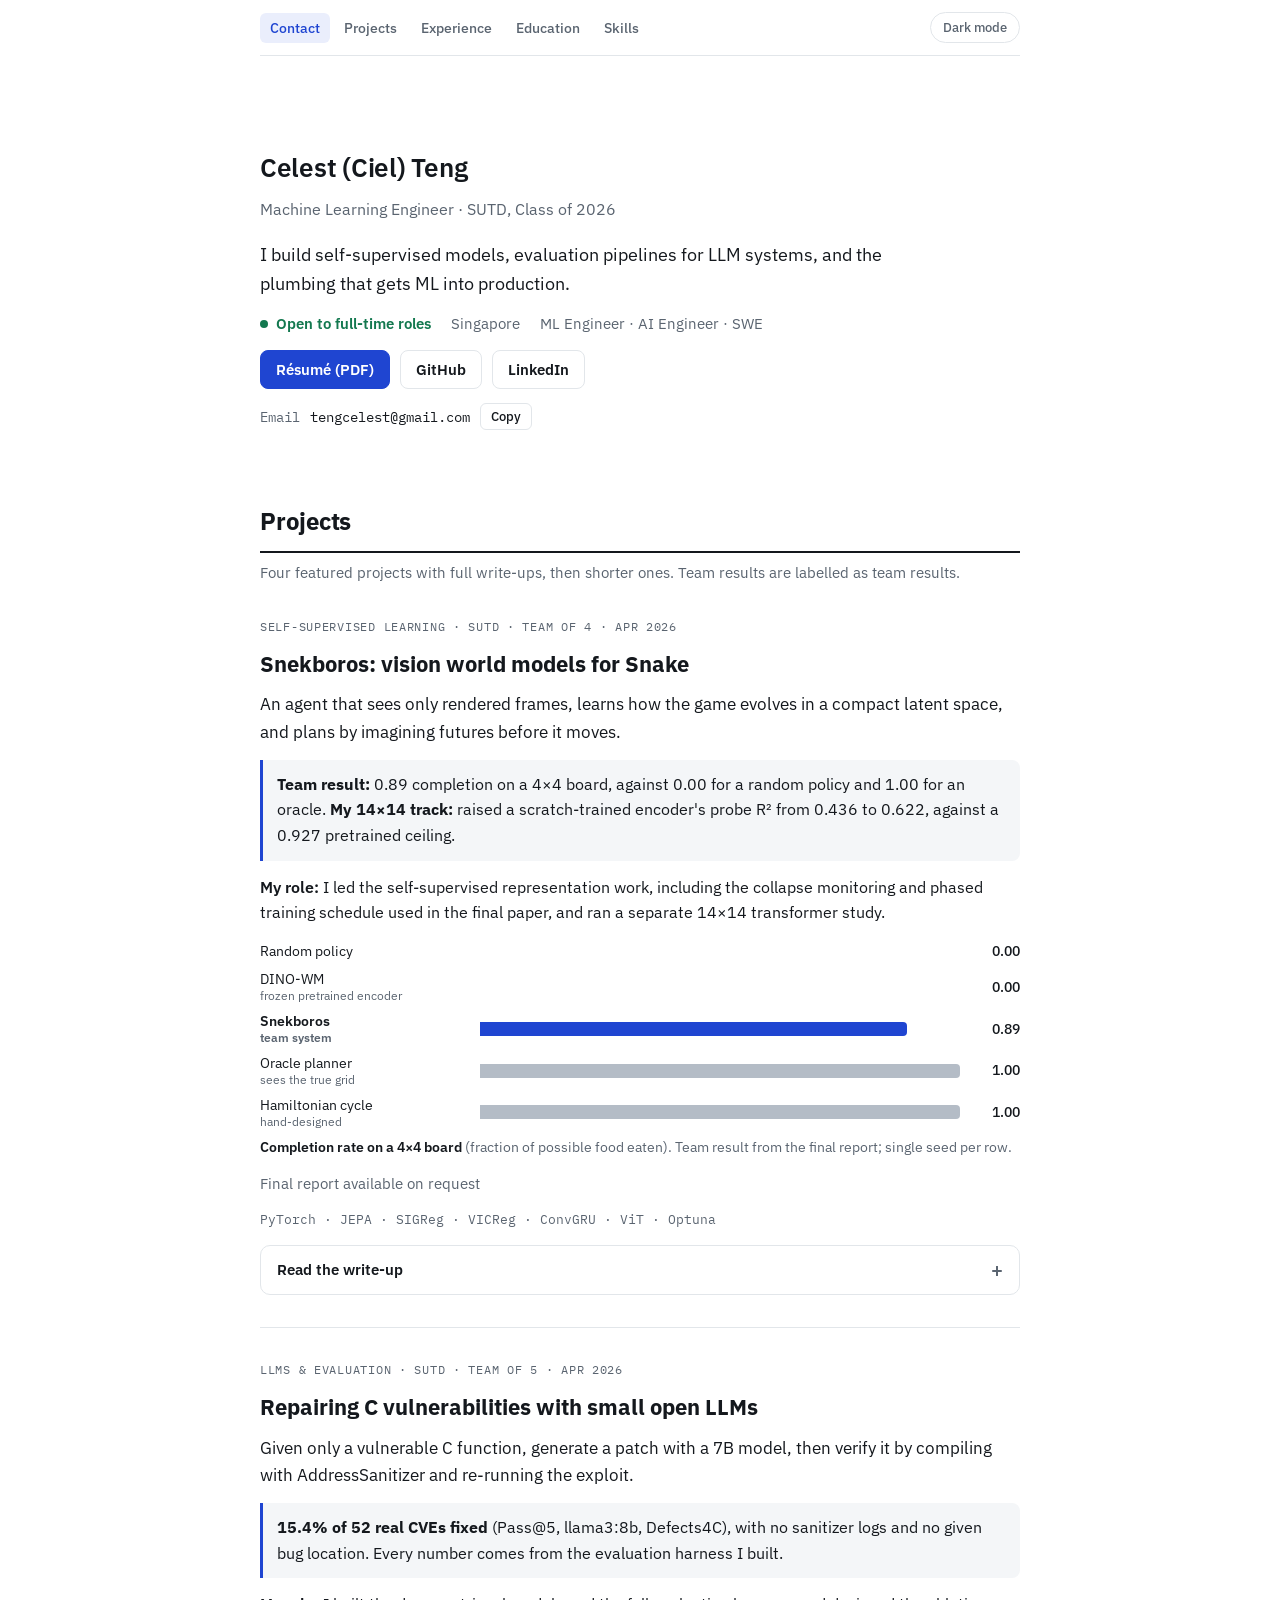
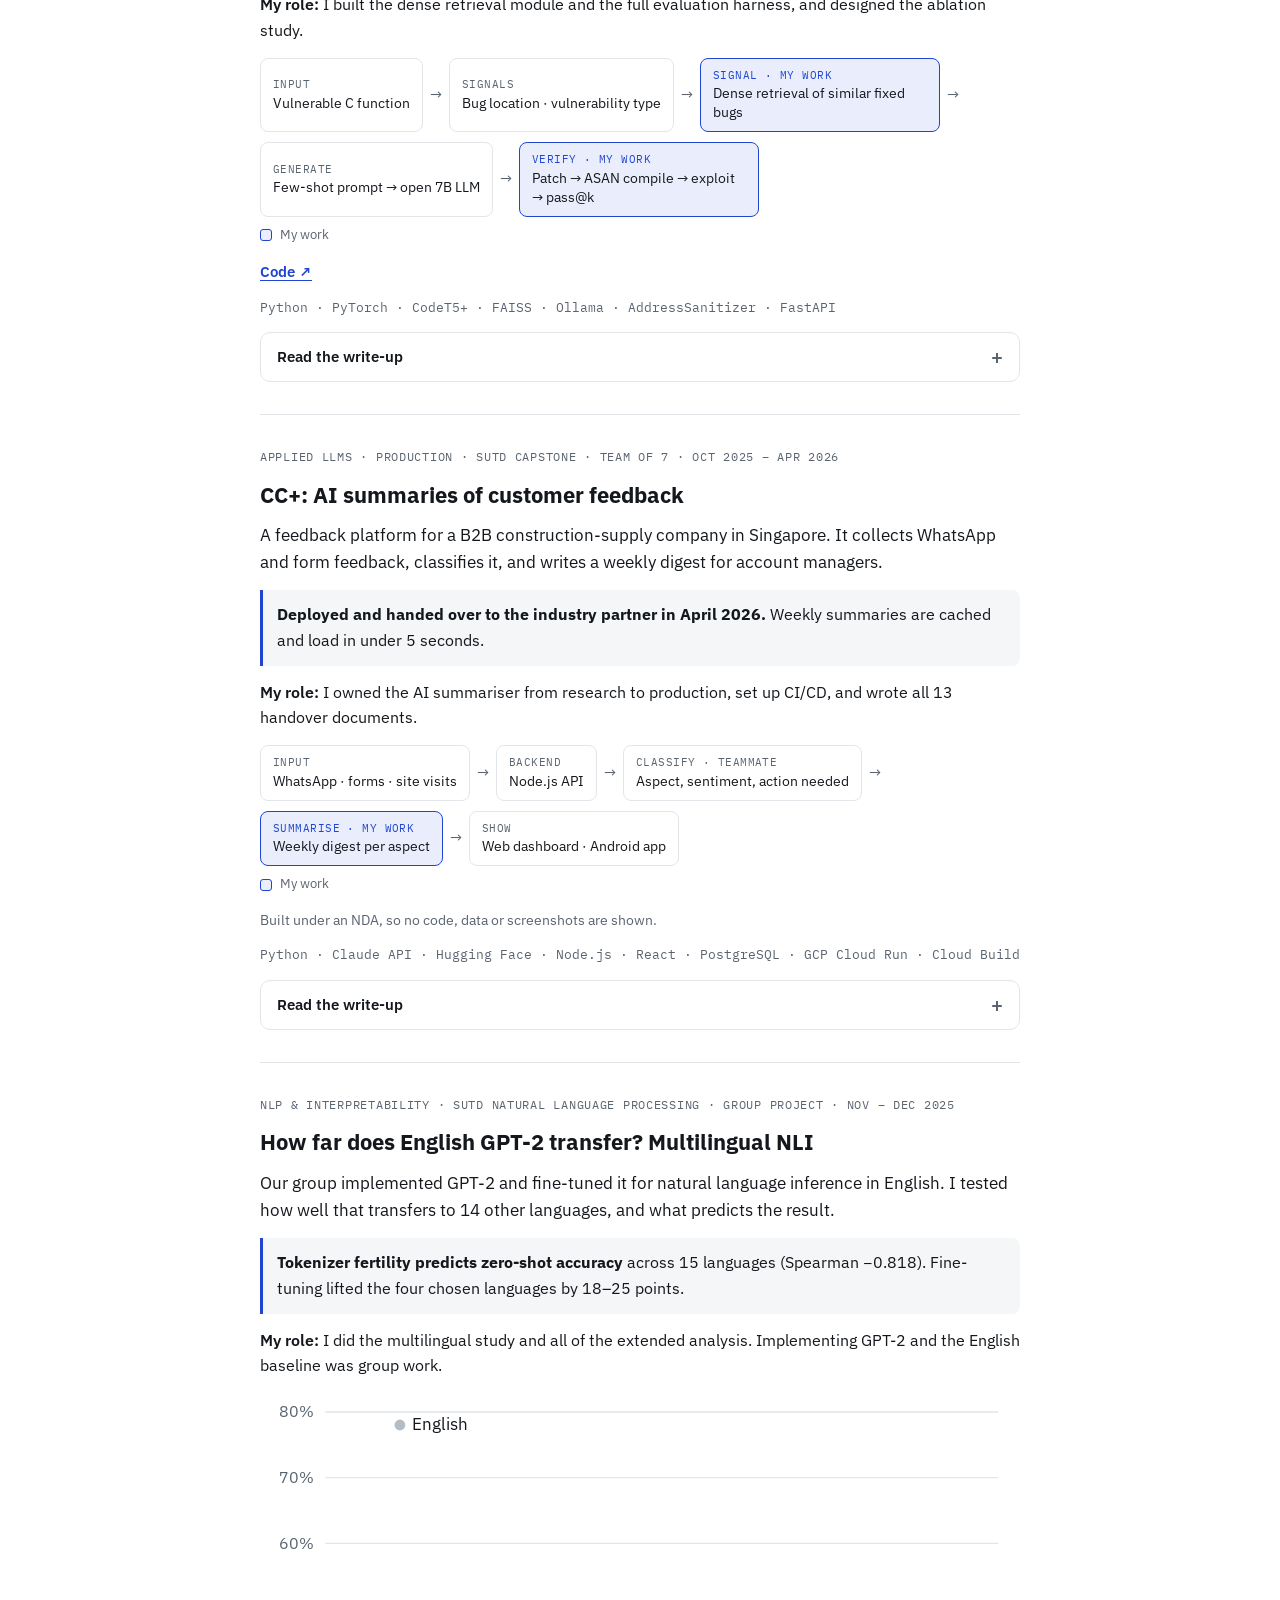
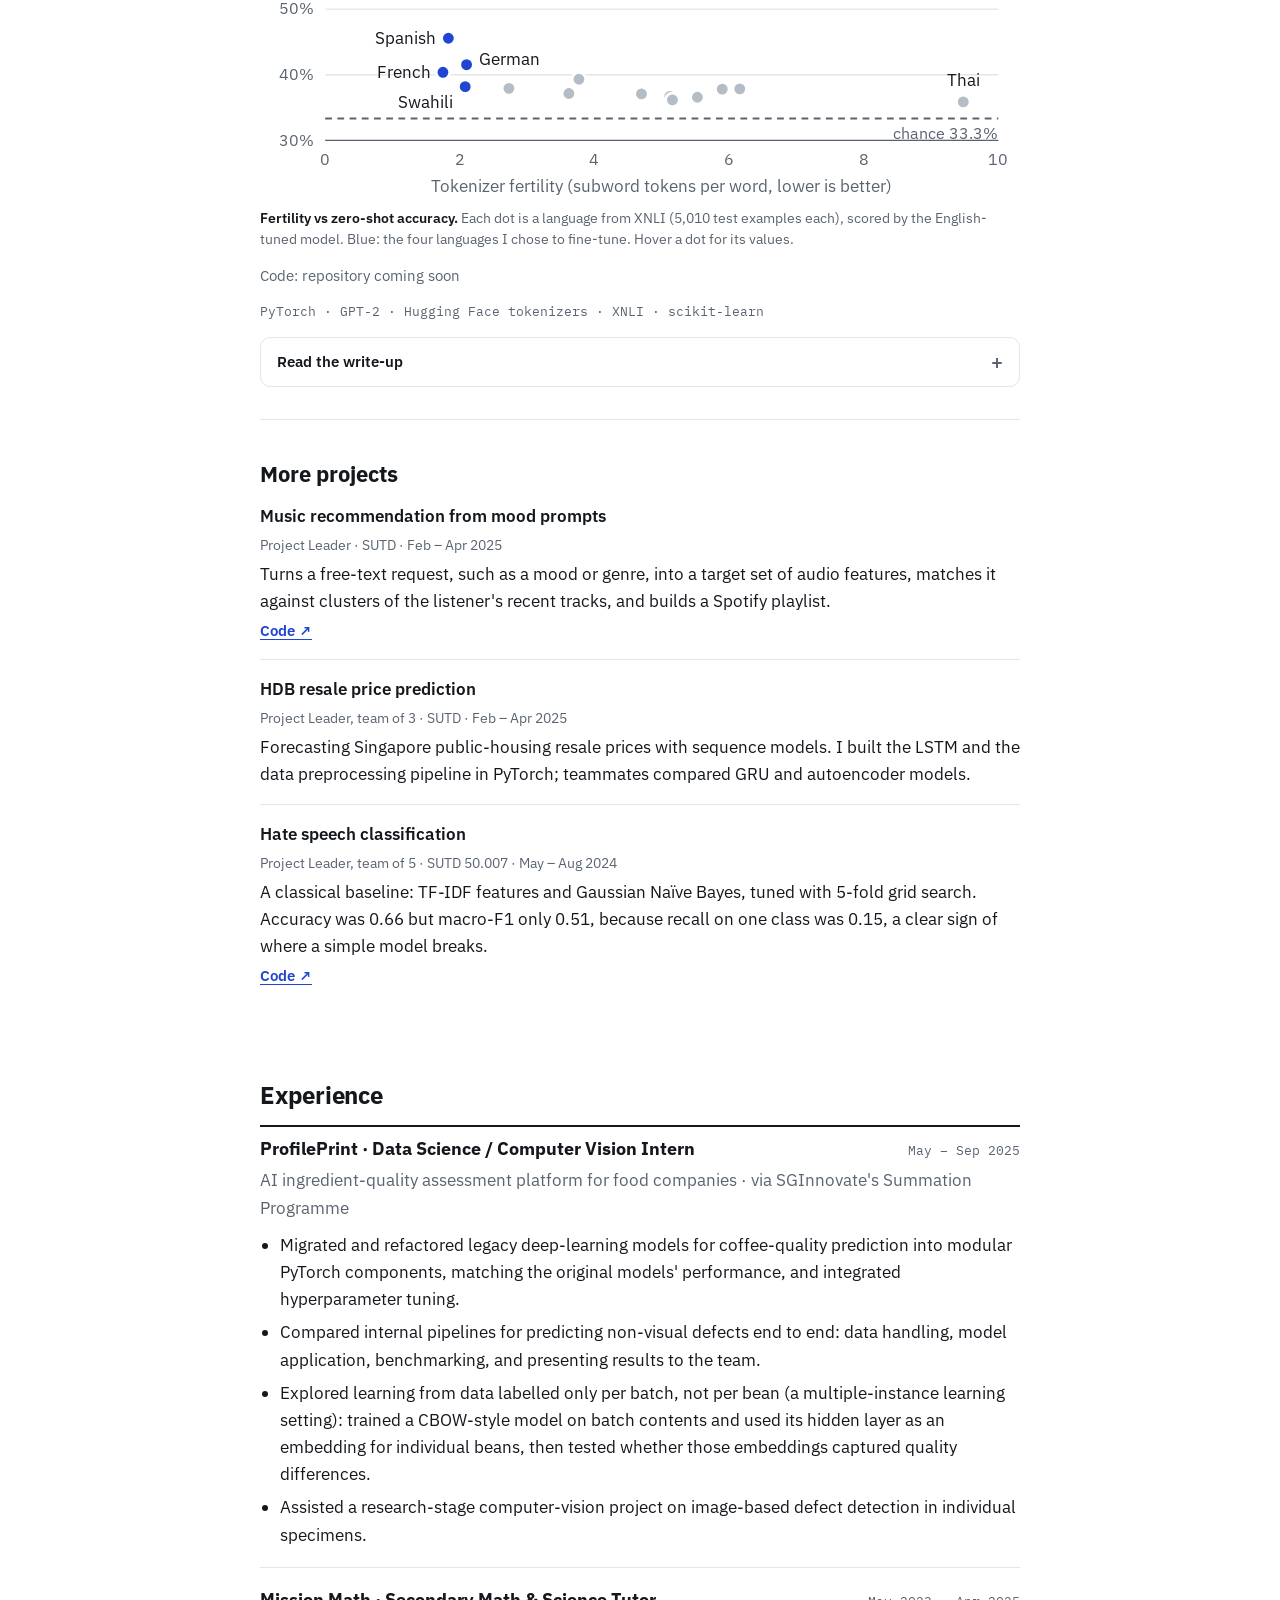
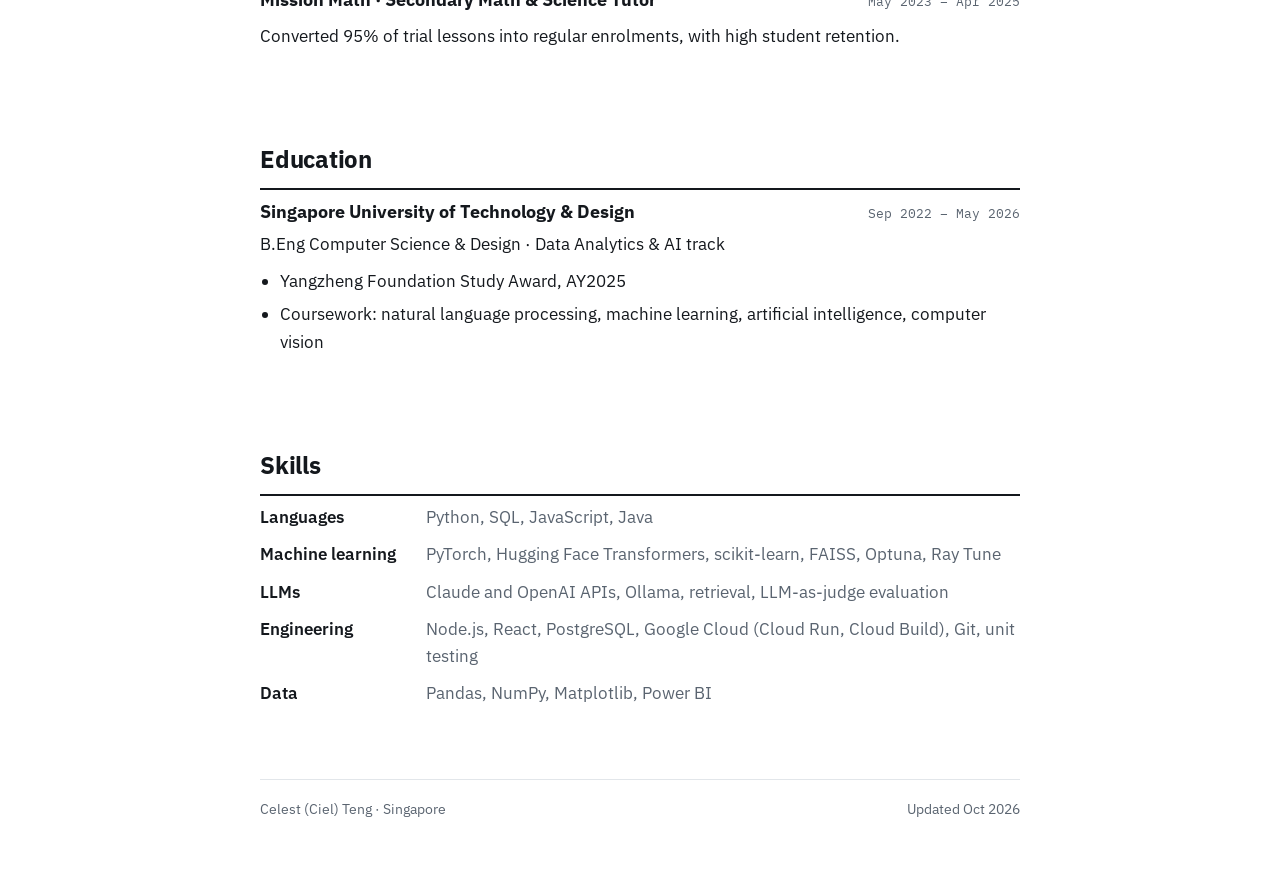
==== commit 3b7dad07: "feat: add links and update experience" ====
--- a/index.html
+++ b/index.html
@@ -222,7 +222,7 @@
     <div class="actions">
       <a class="btn primary" href="Celest-Teng-Resume.pdf" target="_blank" rel="noopener">Résumé (PDF)</a>
       <a class="btn" href="https://github.com/kaps-c" target="_blank" rel="noopener">GitHub</a>
-      <a class="btn" href="#">LinkedIn</a>
+      <a class="btn" href="https://www.linkedin.com/in/celest-teng" target="_blank" rel="noopener">LinkedIn</a>
     </div>
     <div class="email"><span>Email</span><code id="mail">tengcelest@gmail.com</code><button id="copy-mail" type="button">Copy</button><span class="status" id="copy-status" role="status"></span></div>
   </header>
@@ -328,7 +328,7 @@
         </ol>
         <div class="flow-legend"><i></i>My work</div>
       </figure>
-      <div class="plinks"><span class="muted">Code in a team organisation on GitHub</span></div>
+      <div class="plinks"><a href="https://github.com/AIgroupwork25/ai-proj-model-guide" target="_blank" rel="noopener">Code ↗</a></div>
       <div class="stack">Python · PyTorch · CodeT5+ · FAISS · Ollama · AddressSanitizer · FastAPI</div>
 
       <details class="writeup">
@@ -601,11 +601,11 @@
     <h2>Experience</h2>
     <div class="entry">
       <div class="entry-head"><b>ProfilePrint · Data Science / Computer Vision Intern</b><span class="when">May – Sep 2025</span></div>
-      <span class="sub">Food-tech startup, via SGInnovate's Summation Programme</span>
+      <span class="sub">AI ingredient-quality assessment platform for food companies · via SGInnovate's Summation Programme</span>
       <ul>
-        <li>Migrated and refactored legacy deep-learning models for coffee-quality prediction into modular PyTorch components, working with the data science team, and integrated hyperparameter tuning.</li>
+        <li>Migrated and refactored legacy deep-learning models for coffee-quality prediction into modular PyTorch components, matching the original models' performance, and integrated hyperparameter tuning.</li>
         <li>Compared internal pipelines for predicting non-visual defects end to end: data handling, model application, benchmarking, and presenting results to the team.</li>
-        <li>Worked with sparse industrial data labelled only at the batch level, not per sample, which called for weakly supervised methods.</li>
+        <li>Explored learning from data labelled only per batch, not per bean (a multiple-instance learning setting): trained a CBOW-style model on batch contents and used its hidden layer as an embedding for individual beans, then tested whether those embeddings captured quality differences.</li>
         <li>Assisted a research-stage computer-vision project on image-based defect detection in individual specimens.</li>
       </ul>
     </div>
@@ -630,7 +630,7 @@
   <section id="skills">
     <h2>Skills</h2>
     <dl class="skills">
-      <dt>Languages</dt><dd>Python, SQL, JavaScript</dd>
+      <dt>Languages</dt><dd>Python, SQL, JavaScript, Java</dd>
       <dt>Machine learning</dt><dd>PyTorch, Hugging Face Transformers, scikit-learn, FAISS, Optuna, Ray Tune</dd>
       <dt>LLMs</dt><dd>Claude and OpenAI APIs, Ollama, retrieval, LLM-as-judge evaluation</dd>
       <dt>Engineering</dt><dd>Node.js, React, PostgreSQL, Google Cloud (Cloud Run, Cloud Build), Git, unit testing</dd>
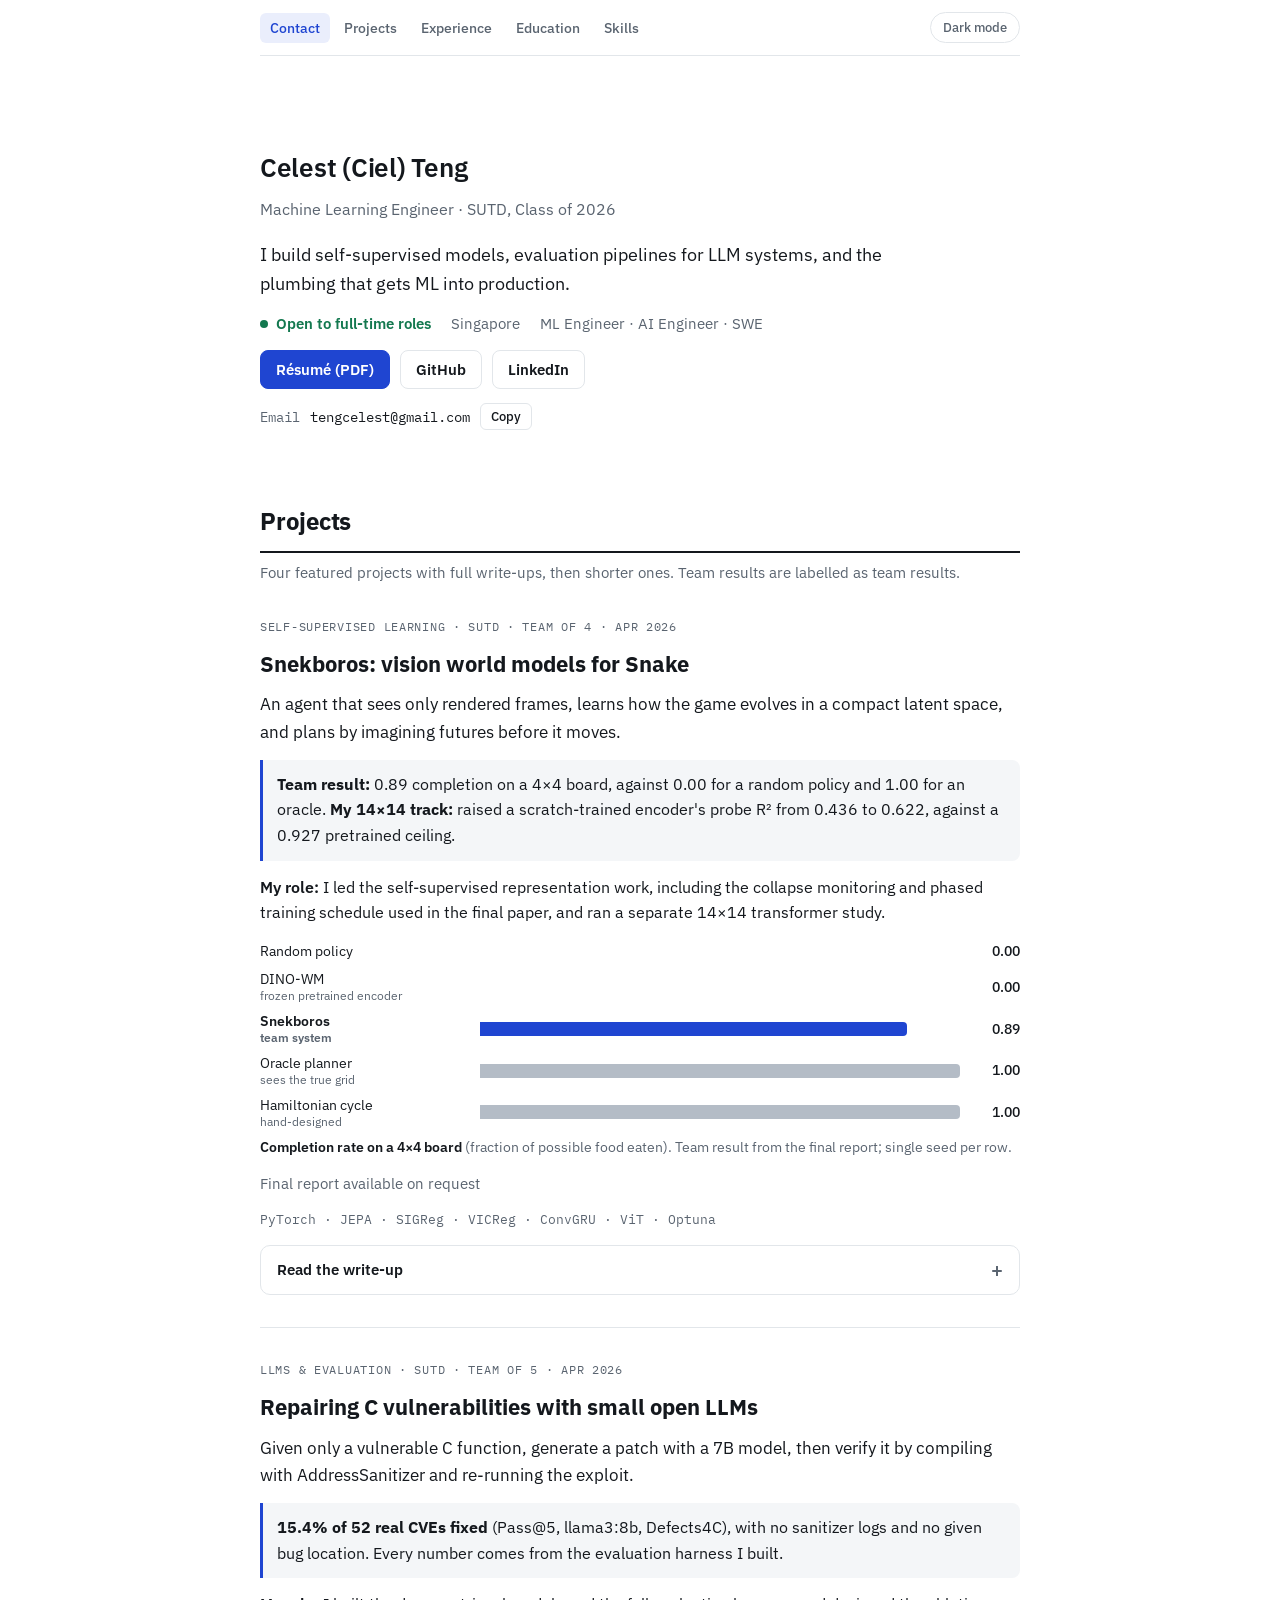
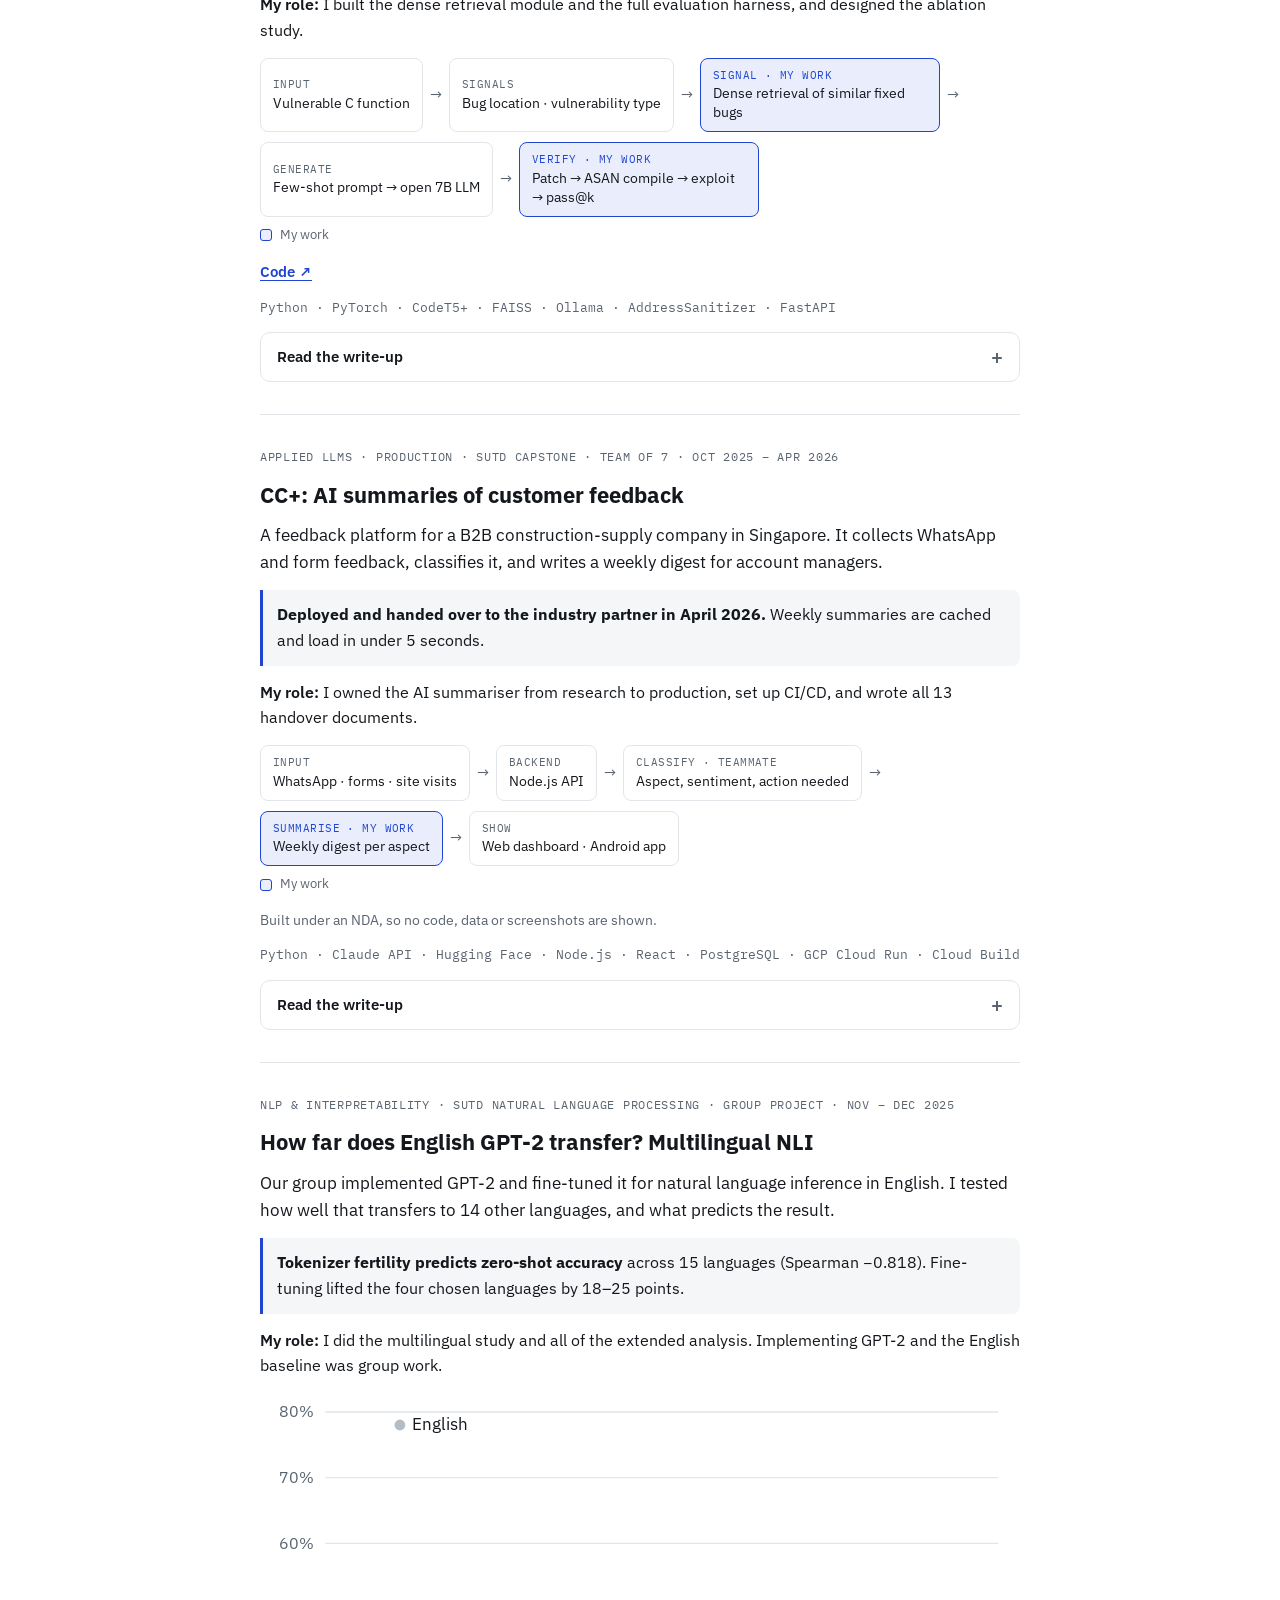
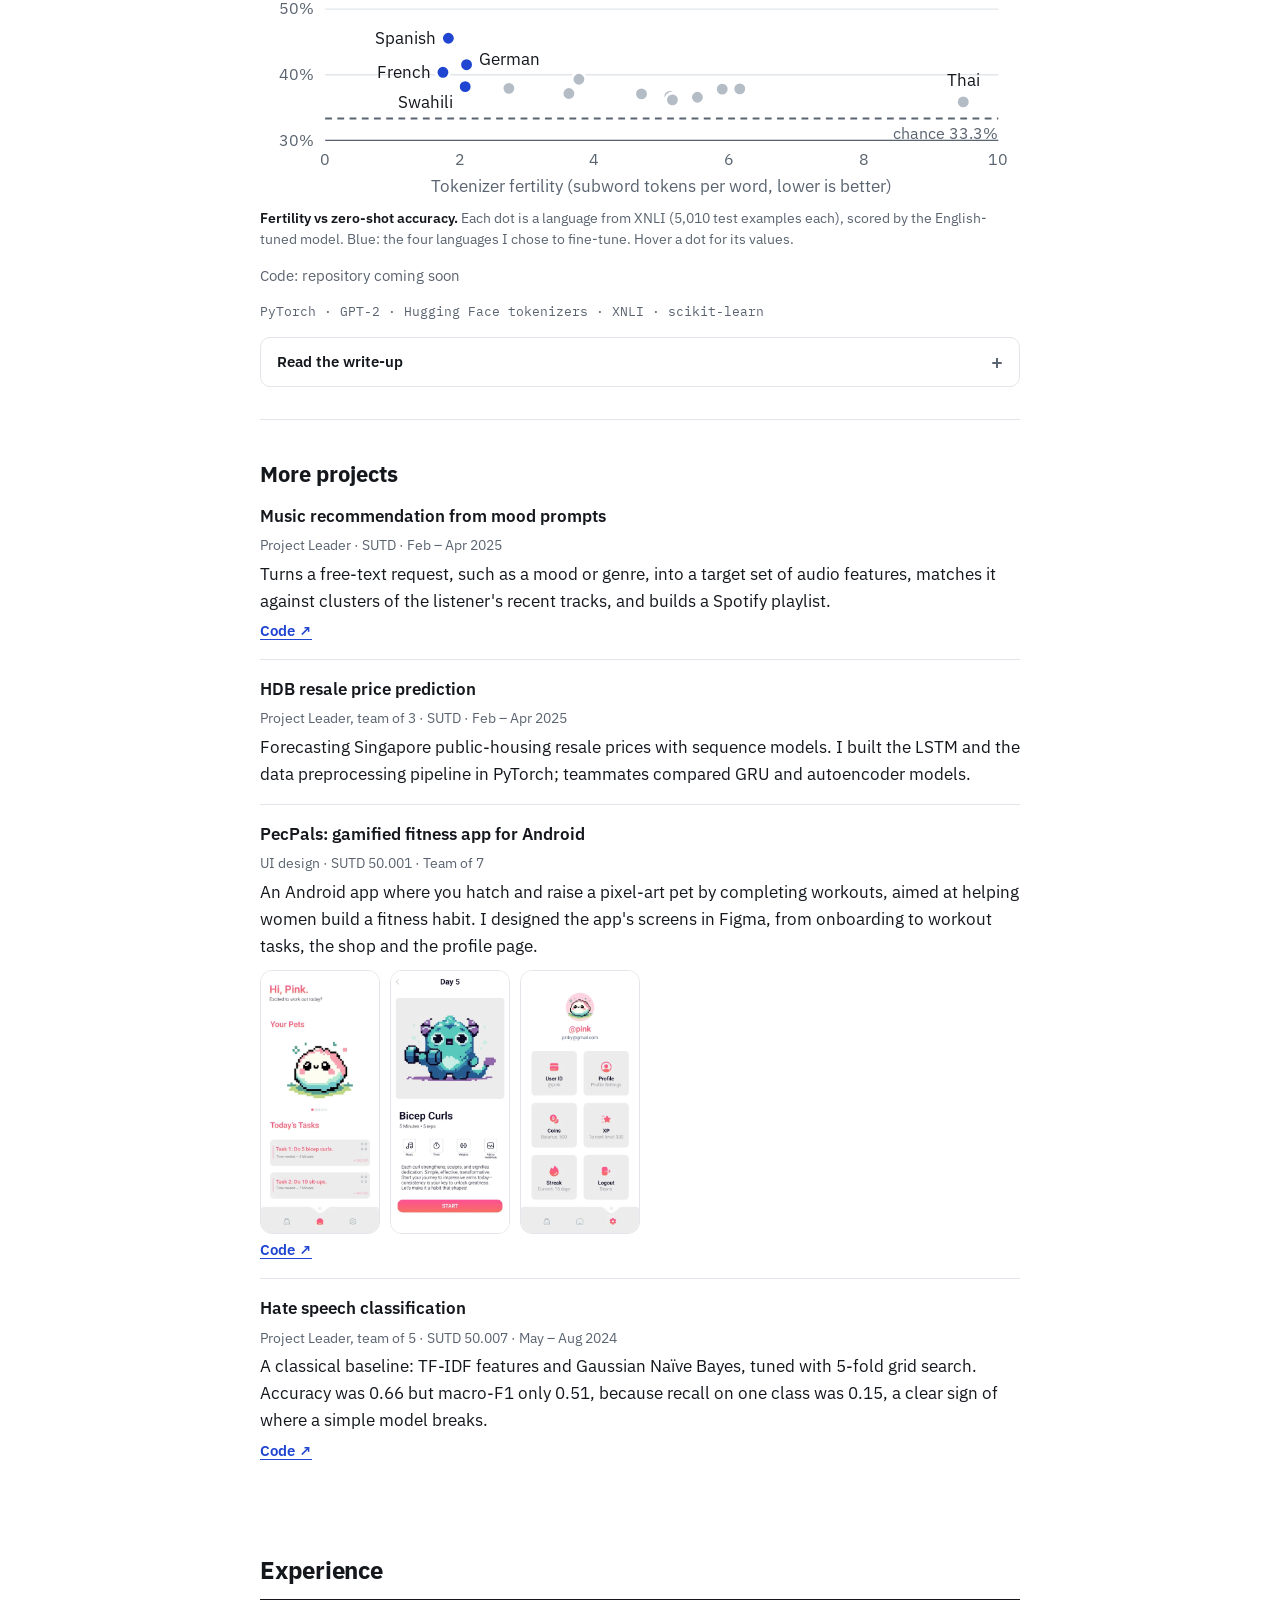
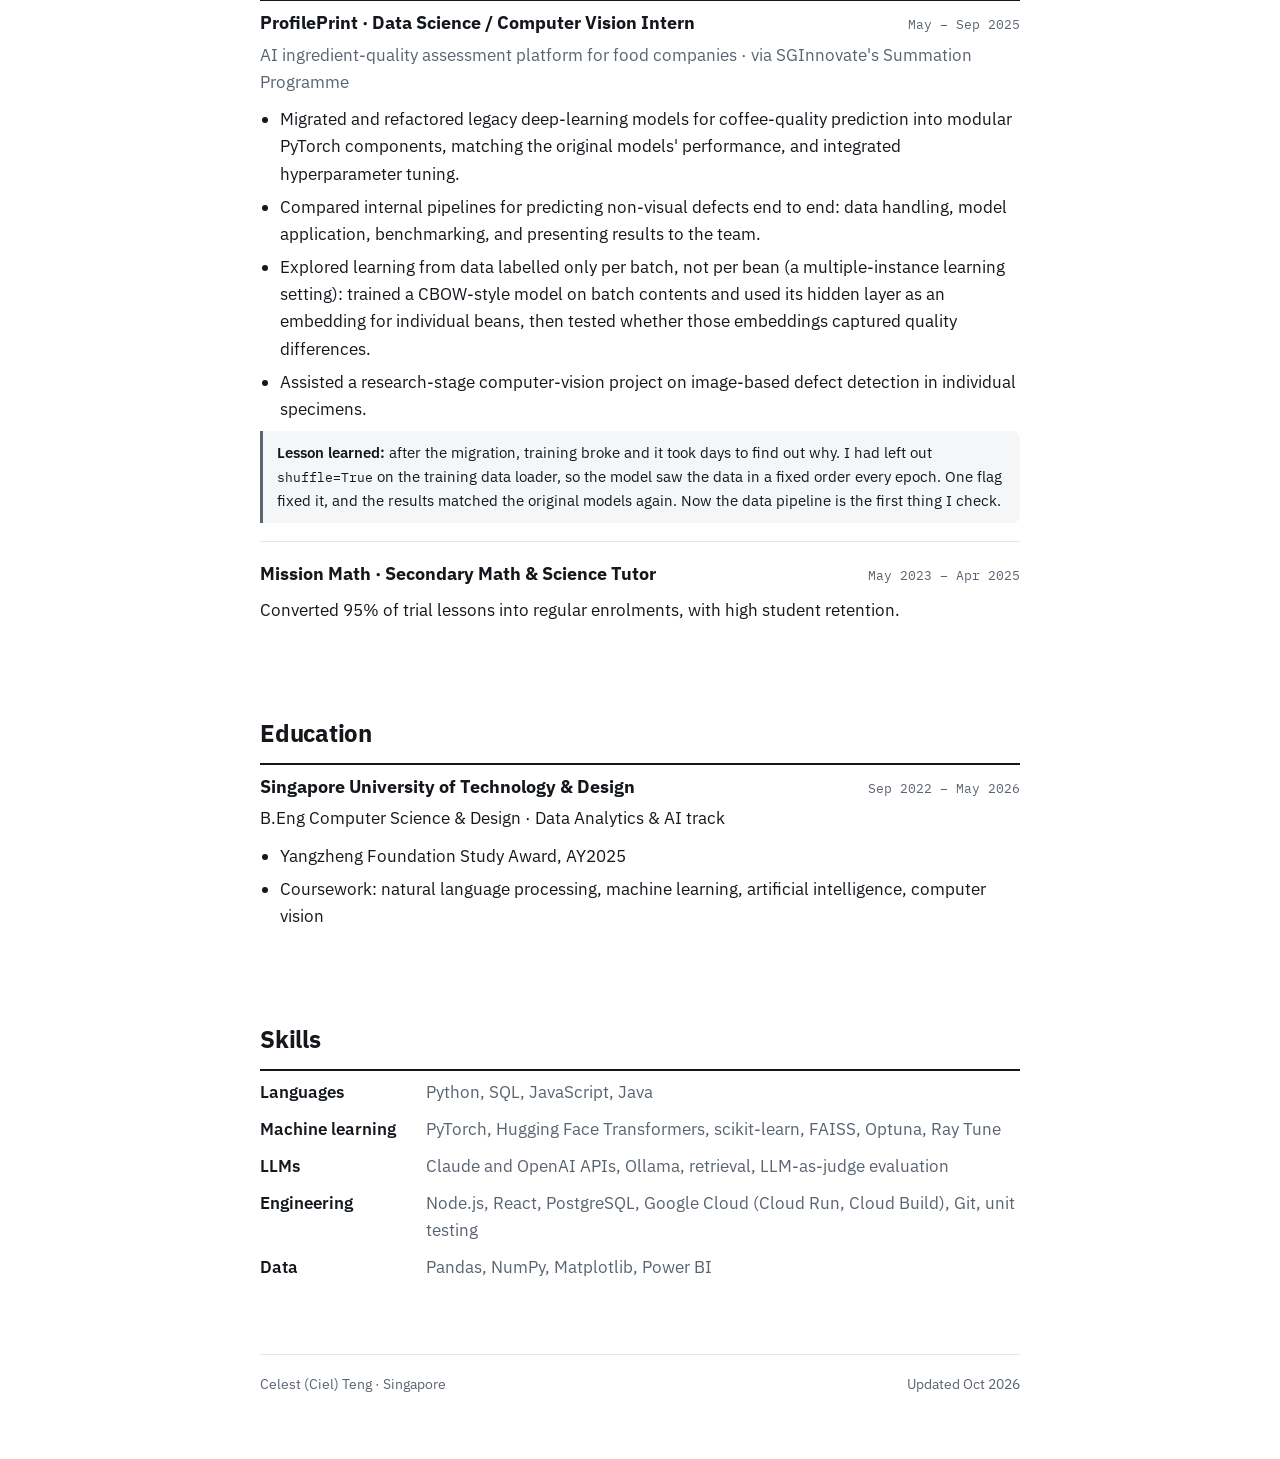
==== commit dc4c182a: "feat: add PecPals and internship lesson" ====
--- a/index.html
+++ b/index.html
@@ -188,6 +188,11 @@
 .entry p{margin:4px 0 0}
 .entry ul{margin:6px 0 0;padding-left:20px;display:grid;gap:6px}
 
+.lesson{margin:10px 0 0;padding:10px 14px;border-left:3px solid var(--muted);background:var(--surface);border-radius:0 8px 8px 0;font-size:15px}
+.lesson b{font-weight:600}
+.lesson code{font-family:var(--mono);font-size:13px}
+.screens{display:flex;gap:10px;flex-wrap:wrap;margin-top:6px}
+.screens img{width:120px;max-width:30%;height:auto;border:1px solid var(--line);border-radius:12px;display:block}
 dl.skills{display:grid;grid-template-columns:150px minmax(0,1fr);gap:10px 16px;margin:0}
 dl.skills dt{font-weight:600}
 dl.skills dd{margin:0;color:var(--muted)}
@@ -589,6 +594,17 @@
         <p>Forecasting Singapore public-housing resale prices with sequence models. I built the LSTM and the data preprocessing pipeline in PyTorch; teammates compared GRU and autoencoder models.</p>
       </li>
       <li>
+        <span class="t">PecPals: gamified fitness app for Android</span>
+        <span class="m">UI design · SUTD 50.001 · Team of 7</span>
+        <p>An Android app where you hatch and raise a pixel-art pet by completing workouts, aimed at helping women build a fitness habit. I designed the app's screens in Figma, from onboarding to workout tasks, the shop and the profile page.</p>
+        <div class="screens">
+          <img src="media/pecpals-home.webp" width="360" height="800" loading="lazy" alt="Home screen with a pixel-art pet and today's workout tasks.">
+          <img src="media/pecpals-task.webp" width="360" height="800" loading="lazy" alt="Workout screen for bicep curls with timer and weight controls.">
+          <img src="media/pecpals-profile.webp" width="360" height="800" loading="lazy" alt="Profile screen showing coins, XP and workout streak.">
+        </div>
+        <div class="plinks"><a href="https://github.com/aishwaryaiyer28/PecPals" target="_blank" rel="noopener">Code ↗</a></div>
+      </li>
+      <li>
         <span class="t">Hate speech classification</span>
         <span class="m">Project Leader, team of 5 · SUTD 50.007 · May – Aug 2024</span>
         <p>A classical baseline: TF-IDF features and Gaussian Naïve Bayes, tuned with 5-fold grid search. Accuracy was 0.66 but macro-F1 only 0.51, because recall on one class was 0.15, a clear sign of where a simple model breaks.</p>
@@ -608,6 +624,7 @@
         <li>Explored learning from data labelled only per batch, not per bean (a multiple-instance learning setting): trained a CBOW-style model on batch contents and used its hidden layer as an embedding for individual beans, then tested whether those embeddings captured quality differences.</li>
         <li>Assisted a research-stage computer-vision project on image-based defect detection in individual specimens.</li>
       </ul>
+      <p class="lesson"><b>Lesson learned:</b> after the migration, training broke and it took days to find out why. I had left out <code>shuffle=True</code> on the training data loader, so the model saw the data in a fixed order every epoch. One flag fixed it, and the results matched the original models again. Now the data pipeline is the first thing I check.</p>
     </div>
     <div class="entry">
       <div class="entry-head"><b>Mission Math · Secondary Math &amp; Science Tutor</b><span class="when">May 2023 – Apr 2025</span></div>
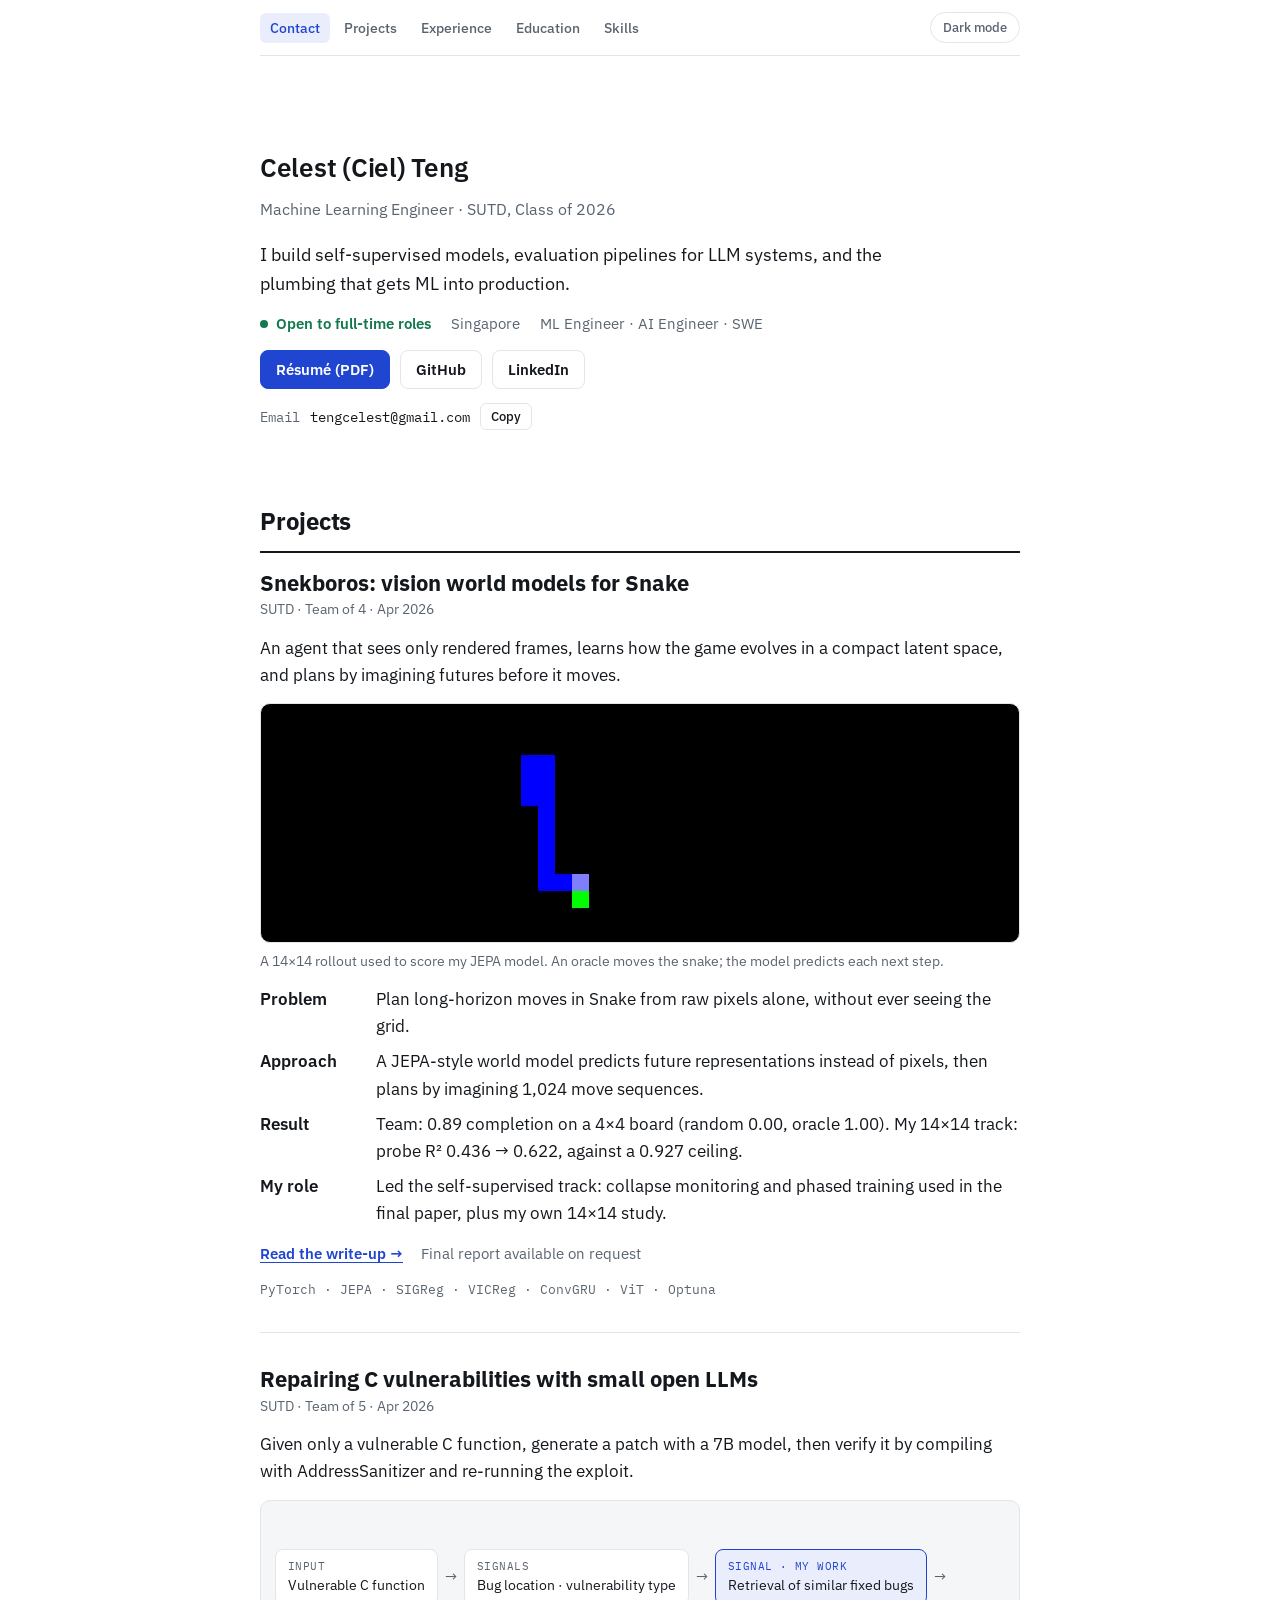
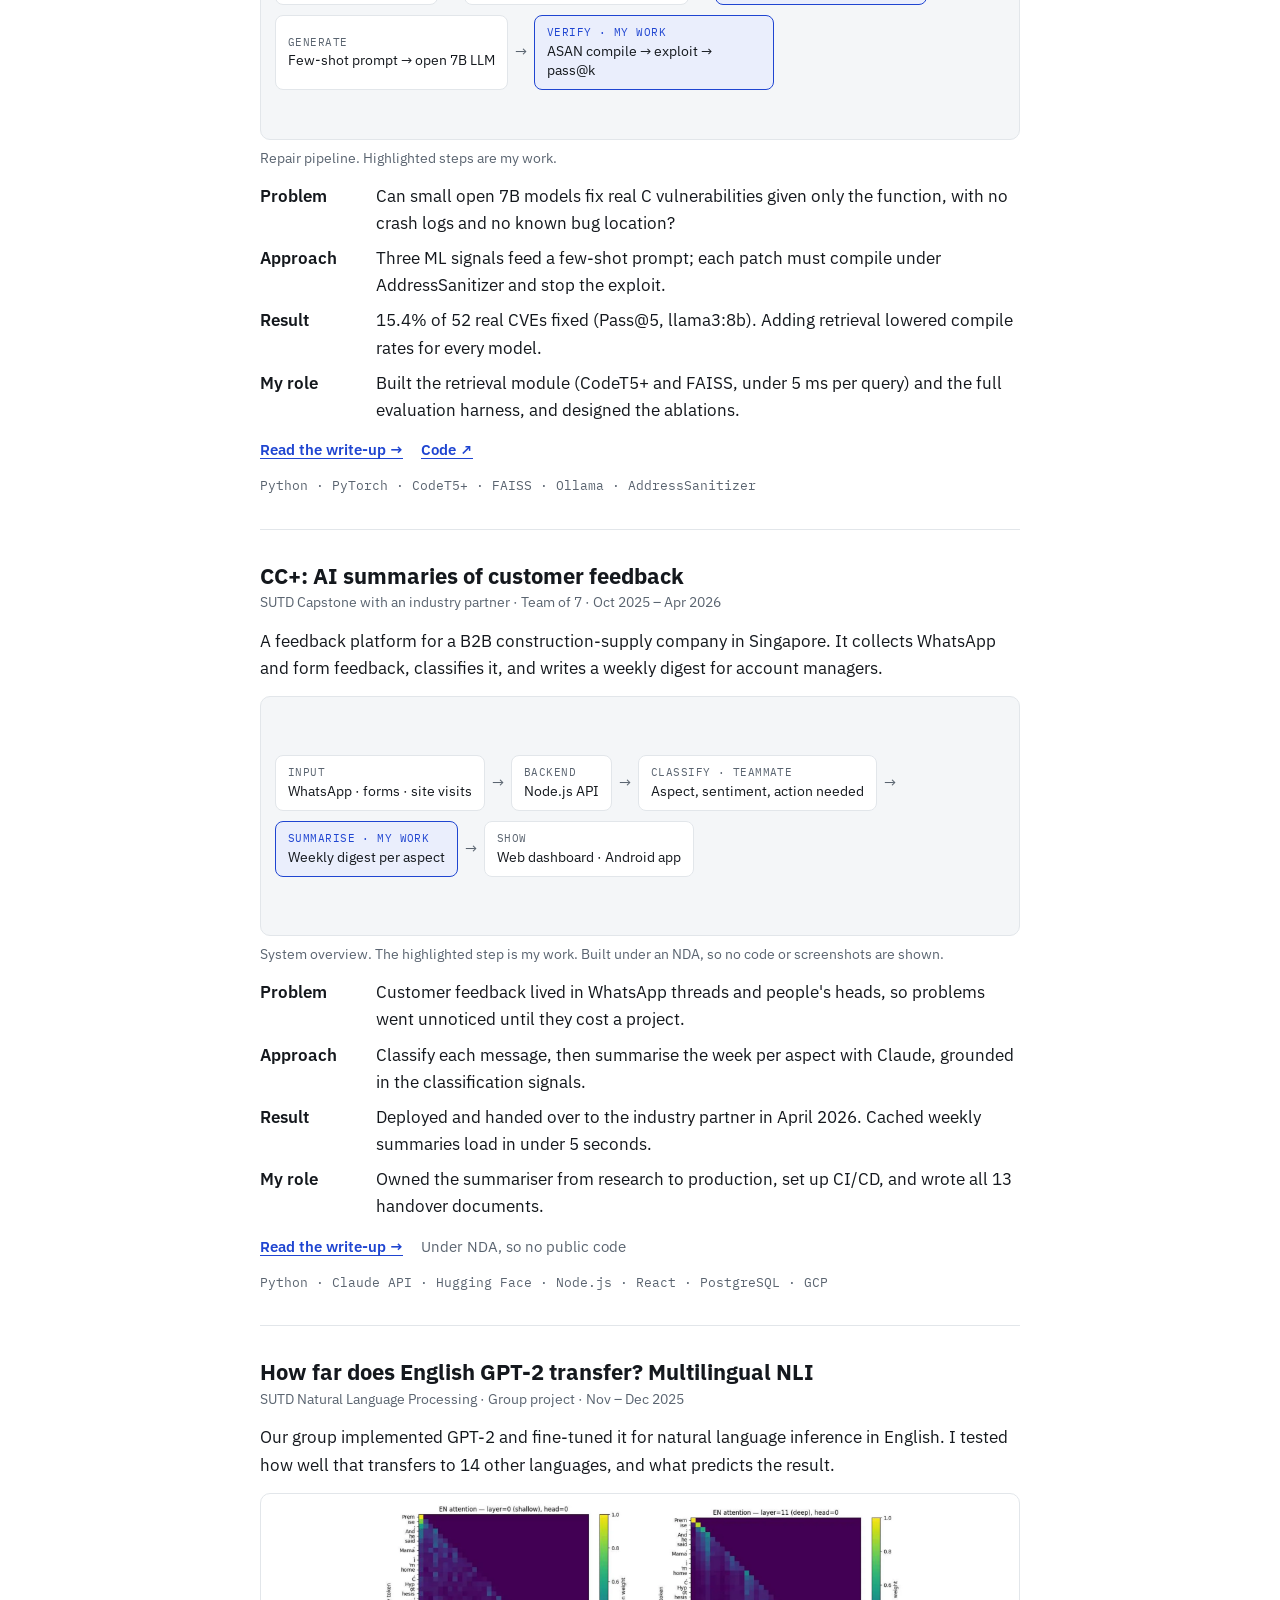
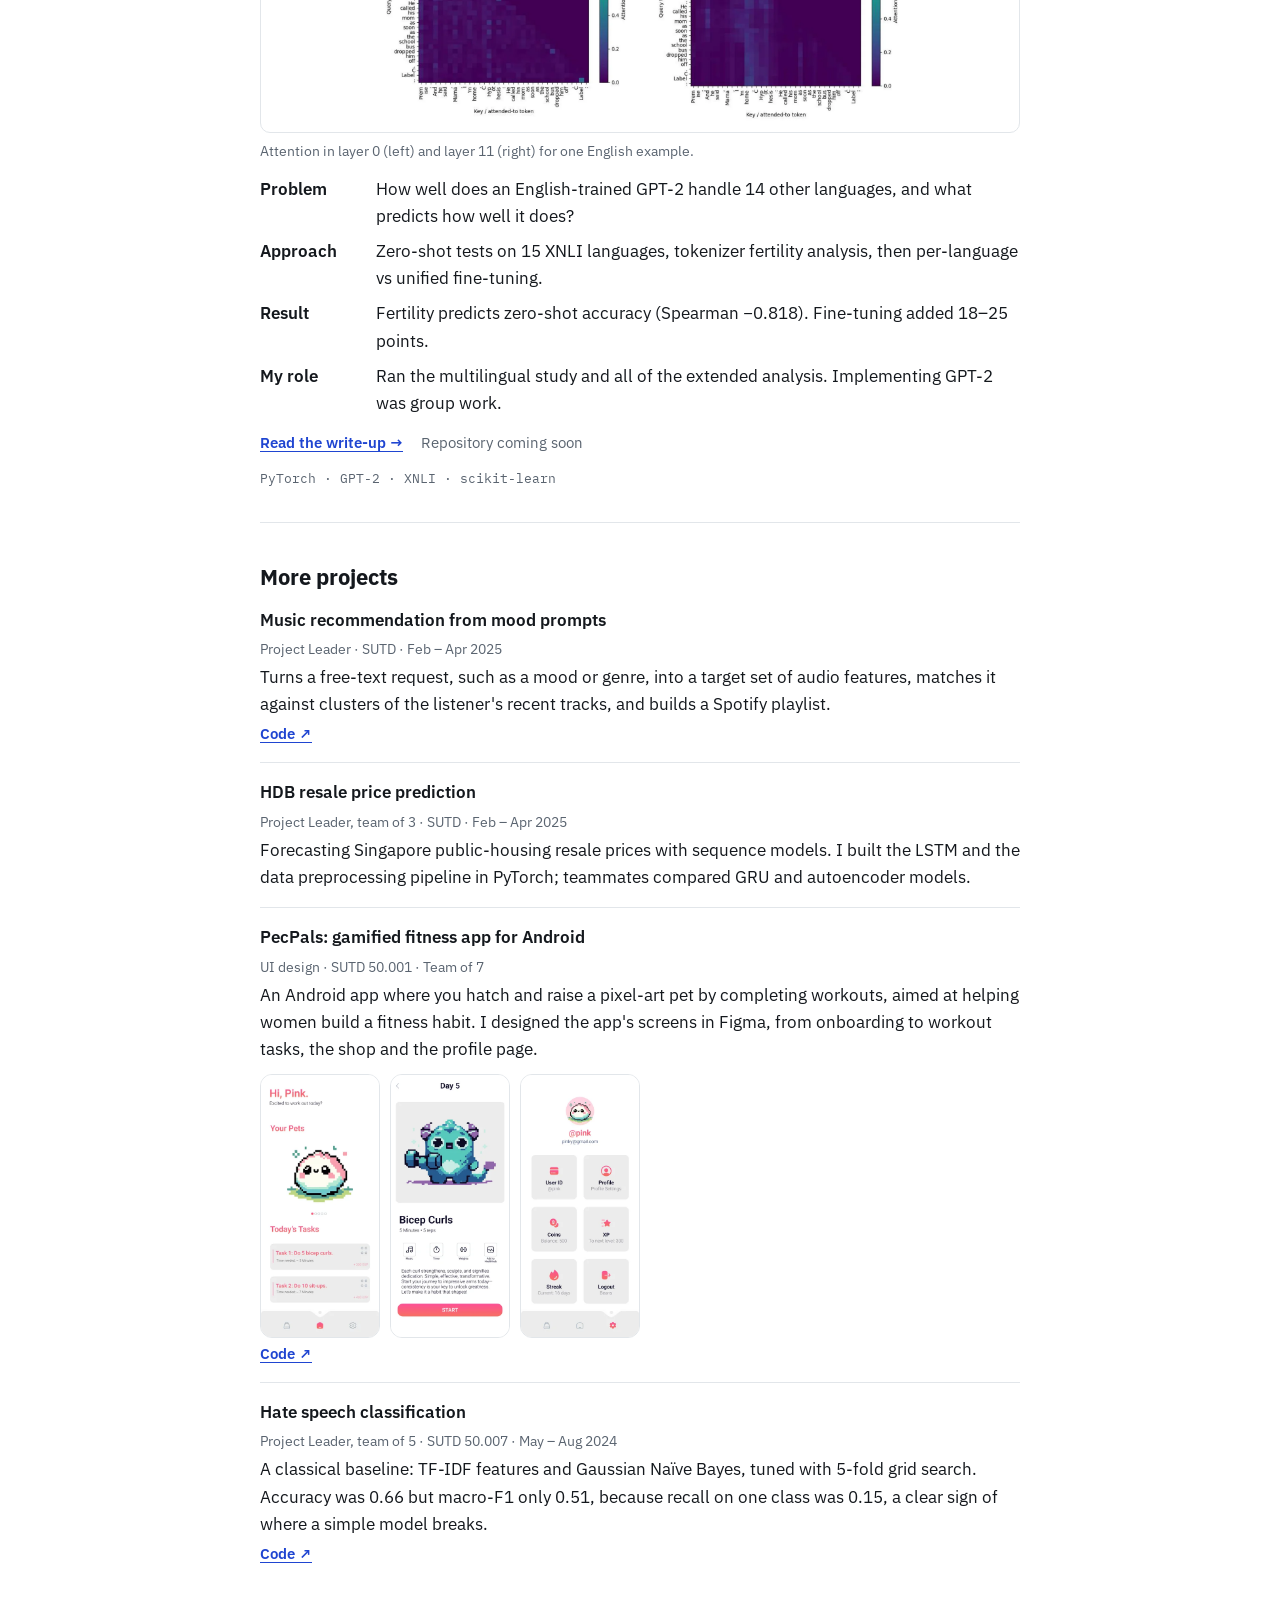
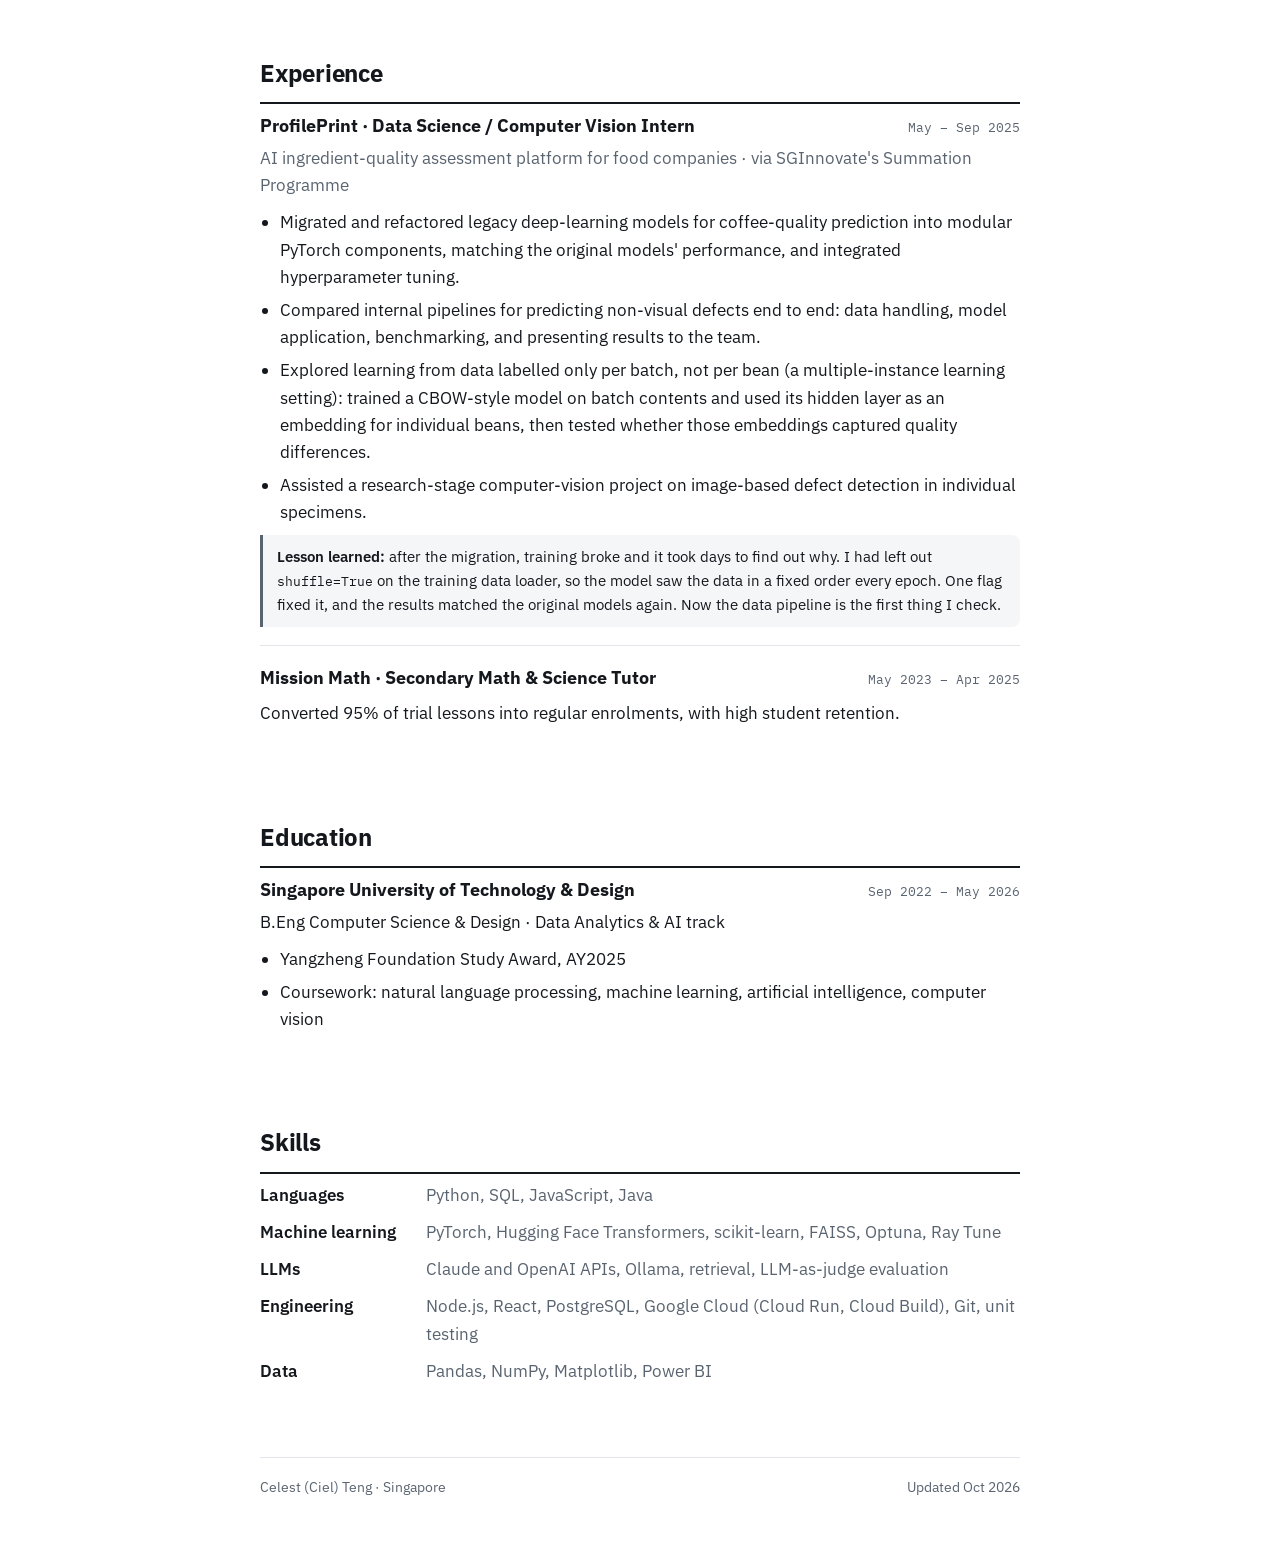
==== commit 3c9a2a4f: "refactor: restore project cards and move write-ups to pages" ====
--- a/index.html
+++ b/index.html
@@ -7,200 +7,7 @@
 <title>Celest (Ciel) Teng</title>
 <link rel="preconnect" href="https://fonts.googleapis.com">
 <link rel="stylesheet" href="https://fonts.googleapis.com/css2?family=IBM+Plex+Sans:ital,wght@0,400;0,500;0,600;0,700;1,400&family=IBM+Plex+Mono:wght@400;500&display=swap">
-<style>
-/* Layout: one text-first column. Understated name, skimmable project cards, full write-ups behind <details>. */
-:root{
-  --bg:#ffffff; --surface:#f4f6f8; --ink:#14181d; --muted:#5a6470; --line:#e2e6ea; --accent:#1f45d1; --accent-soft:#eaeefc; --ok:#13784f;
-  --chart-1:#1f45d1; --chart-2:#eb6834; --chart-ref:#b4bcc6; --band:rgba(31,69,209,.10);
-  --sans:"IBM Plex Sans",system-ui,-apple-system,"Segoe UI",sans-serif;
-  --mono:"IBM Plex Mono",ui-monospace,Menlo,monospace;
-}
-@media (prefers-color-scheme:dark){:root:not([data-theme="light"]){
-  --bg:#0f1216; --surface:#171b21; --ink:#e7eaee; --muted:#9aa4b0; --line:#262c34; --accent:#8fa5ff; --accent-soft:#1b2347; --ok:#5fd3a0;
-  --chart-1:#3987e5; --chart-2:#d95926; --chart-ref:#4a535e; --band:rgba(57,135,229,.16); color-scheme:dark}}
-:root[data-theme="dark"]{--bg:#0f1216; --surface:#171b21; --ink:#e7eaee; --muted:#9aa4b0; --line:#262c34; --accent:#8fa5ff; --accent-soft:#1b2347; --ok:#5fd3a0;
-  --chart-1:#3987e5; --chart-2:#d95926; --chart-ref:#4a535e; --band:rgba(57,135,229,.16); color-scheme:dark}
-
-*{box-sizing:border-box}
-body{margin:0}
-img{max-width:100%}
-[hidden]{display:none!important}
-html{scroll-behavior:smooth}
-body{background:var(--bg);color:var(--ink);font-family:var(--sans);font-size:17px;line-height:1.6;padding-inline:clamp(16px,5vw,40px);padding-block:0 clamp(24px,6vw,64px)}
-a{color:var(--accent);text-underline-offset:3px}
-:focus-visible{outline:2px solid var(--accent);outline-offset:3px;border-radius:4px}
-.col{max-width:760px;margin-inline:auto;display:grid;gap:clamp(48px,7vw,72px)}
-.col > *,section > *{min-width:0}
-.label{font-family:var(--mono);font-size:12px;letter-spacing:.06em;text-transform:uppercase;color:var(--muted)}
-
-/* jump bar */
-.jump{position:sticky;top:env(safe-area-inset-top,0px);z-index:10;background:var(--bg);display:flex;align-items:center;justify-content:space-between;gap:12px;padding-block:12px;border-bottom:1px solid var(--line);margin-bottom:calc(-1 * clamp(24px,4vw,40px))}
-.jump nav{display:flex;gap:4px;overflow-x:auto;scrollbar-width:none;min-width:0}
-.jump nav::-webkit-scrollbar{display:none}
-.jump nav a{font:500 14px/1 var(--sans);color:var(--muted);text-decoration:none;padding:8px 10px;border-radius:6px;white-space:nowrap}
-.jump nav a:hover{color:var(--ink);background:var(--surface)}
-.jump nav a.active{color:var(--accent);background:var(--accent-soft)}
-section,header,article{scroll-margin-top:72px}
-.toggle{font:500 13px/1 var(--sans);background:transparent;color:var(--muted);border:1px solid var(--line);border-radius:999px;padding:8px 12px;cursor:pointer;white-space:nowrap}
-.toggle:hover{color:var(--ink);border-color:var(--ink)}
-
-/* header: understated name */
-header{display:grid;gap:14px;padding-top:clamp(40px,6vw,64px)}
-h1{font-size:26px;line-height:1.2;font-weight:600;letter-spacing:-.01em;margin:0}
-.role{font-size:16px;margin:0;color:var(--muted)}
-.intro{margin:4px 0 0;max-width:60ch;font-size:18px}
-.meta{display:flex;flex-wrap:wrap;gap:6px 20px;margin:0;padding:0;list-style:none;font-size:15px;color:var(--muted)}
-.avail{color:var(--ok);font-weight:600}
-.avail::before{content:"";display:inline-block;width:8px;height:8px;border-radius:50%;background:var(--ok);margin-right:8px;vertical-align:1px}
-.actions{display:flex;flex-wrap:wrap;gap:10px;align-items:center}
-.btn{display:inline-flex;align-items:center;gap:8px;font:600 15px/1 var(--sans);text-decoration:none;padding:11px 15px;border-radius:8px;border:1px solid var(--line);background:var(--bg);color:var(--ink);cursor:pointer}
-.btn:hover{border-color:var(--ink)}
-.btn.primary{background:var(--accent);border-color:var(--accent);color:var(--bg)}
-.btn.primary:hover{filter:brightness(1.08)}
-.email{display:flex;align-items:center;gap:10px;flex-wrap:wrap;font-family:var(--mono);font-size:14px;color:var(--muted)}
-.email code{font:inherit;color:var(--ink);user-select:all}
-.email button{font:500 13px/1 var(--sans);padding:6px 10px;border-radius:6px;border:1px solid var(--line);background:transparent;color:var(--ink);cursor:pointer}
-.status{color:var(--ok)}
-
-/* sections */
-h2{font-size:24px;font-weight:700;letter-spacing:-.01em;margin:0 0 8px;padding-bottom:10px;border-bottom:2px solid var(--ink)}
-.sec-note{margin:0 0 24px;color:var(--muted);font-size:15px}
-h3{font-size:22px;font-weight:700;margin:0;line-height:1.25;text-wrap:balance}
-
-/* featured project card */
-.project{display:grid;gap:14px;padding-block:32px;border-bottom:1px solid var(--line)}
-.project:first-of-type{padding-top:8px}
-.project > *{min-width:0}
-.oneliner{margin:0;font-size:17px}
-.result{margin:0;padding:12px 14px;border-left:3px solid var(--accent);background:var(--surface);border-radius:0 8px 8px 0;font-size:16px}
-.result b{font-variant-numeric:tabular-nums}
-.myrole{margin:0;font-size:16px}
-.myrole strong{font-weight:600}
-.nda{margin:0;font-size:14px;color:var(--muted)}
-.plinks{display:flex;flex-wrap:wrap;gap:6px 18px;font-weight:600;font-size:15px}
-.plinks .muted{color:var(--muted);font-weight:400}
-.stack{font-family:var(--mono);font-size:13px;color:var(--muted)}
-
-/* write-up */
-details.writeup{border:1px solid var(--line);border-radius:10px}
-details.writeup > summary{cursor:pointer;list-style:none;padding:12px 16px;font-weight:600;font-size:15px;display:flex;justify-content:space-between;align-items:center;gap:12px}
-details.writeup > summary::-webkit-details-marker{display:none}
-details.writeup > summary::after{content:"+";font:500 20px/1 var(--mono);color:var(--muted)}
-details.writeup[open] > summary::after{content:"−"}
-details.writeup > summary:hover{background:var(--surface);border-radius:10px}
-.wu{padding:4px 18px 20px;display:grid;gap:14px;border-top:1px solid var(--line)}
-.wu > *{min-width:0}
-.wu h4{font-size:17px;font-weight:700;margin:14px 0 0}
-.wu p{margin:0}
-.wu ul,.wu ol{margin:0;padding-left:22px;display:grid;gap:8px}
-.wu .aside{color:var(--muted);font-size:15px}
-
-/* figures */
-figure{margin:0;display:grid;gap:8px}
-figcaption{font-size:14px;color:var(--muted);line-height:1.5}
-figcaption b{color:var(--ink);font-weight:600}
-.media-frame{background:#fff;border:1px solid var(--line);border-radius:10px;padding:10px;overflow:hidden}
-.media-frame img{display:block;width:100%;height:auto}
-.video-wrap{display:flex;gap:16px;align-items:center;flex-wrap:wrap}
-.video-wrap video{width:224px;max-width:100%;aspect-ratio:1;image-rendering:pixelated;border-radius:8px;background:#000;display:block}
-.video-wrap figcaption{flex:1 1 220px}
-
-/* flow diagram */
-.flow{list-style:none;margin:0;padding:0;display:flex;flex-wrap:wrap;align-items:stretch;gap:10px 0}
-.flow li{position:relative;display:flex;flex-direction:column;justify-content:center;gap:2px;padding:9px 12px;border:1px solid var(--line);border-radius:8px;background:var(--bg);font-size:14px;line-height:1.35;margin-right:26px;max-width:15rem}
-.flow li small{font-family:var(--mono);font-size:11px;letter-spacing:.04em;text-transform:uppercase;color:var(--muted)}
-.flow li:not(:last-child)::after{content:"→";position:absolute;right:-20px;top:50%;transform:translateY(-50%);color:var(--muted);font-size:15px}
-.flow li.mine{border-color:var(--accent);background:var(--accent-soft)}
-.flow li.mine small{color:var(--accent)}
-.flow-legend{font-size:13px;color:var(--muted);display:flex;align-items:center;gap:8px}
-.flow-legend i{display:inline-block;width:12px;height:12px;border-radius:3px;background:var(--accent-soft);border:1px solid var(--accent)}
-@media (max-width:560px){.flow{flex-direction:column;gap:22px}.flow li{margin-right:0;max-width:none}.flow li:not(:last-child)::after{content:"↓";right:auto;left:16px;top:auto;bottom:-20px;transform:none}}
-
-/* horizontal bar chart */
-.hbars{list-style:none;margin:0;padding:0;display:grid;gap:8px;font-size:14px}
-.hbars li{display:grid;grid-template-columns:minmax(0,13rem) minmax(0,1fr) 3rem;gap:12px;align-items:center}
-.hbars .lbl{color:var(--ink);line-height:1.3}
-.hbars .lbl small{display:block;color:var(--muted);font-size:12px}
-.hbars .track{position:relative;height:14px}
-.hbars .track i{position:relative;display:block;height:100%;width:calc(var(--v) / var(--max,1) * 100%);background:var(--chart-ref);border-radius:0 4px 4px 0}
-.hbars li.mine .track i{background:var(--chart-1)}
-.hbars li.mine .lbl{font-weight:600}
-.hbars b{font-weight:500;font-variant-numeric:tabular-nums;text-align:right}
-.hbars.banded .track::before{content:"";position:absolute;top:-5px;bottom:-5px;left:calc(var(--b0) * 100%);width:calc((var(--b1) - var(--b0)) * 100%);background:var(--band);border-inline:1px dashed var(--chart-1)}
-.chart-key{display:flex;flex-wrap:wrap;gap:4px 16px;font-size:13px;color:var(--muted)}
-.chart-key span{display:inline-flex;align-items:center;gap:6px}
-.chart-key i{display:inline-block;width:12px;height:12px;border-radius:3px}
-@media (max-width:480px){.hbars li{grid-template-columns:minmax(0,1fr) 3rem;row-gap:4px}.hbars .lbl{grid-column:1 / -1}}
-
-/* grouped vertical bars */
-.vchart{display:grid;grid-template-columns:2.4rem minmax(0,1fr);gap:8px}
-.vaxis{position:relative;height:180px;font-size:12px;color:var(--muted);font-variant-numeric:tabular-nums}
-.vaxis span{position:absolute;right:0;transform:translateY(50%);bottom:calc(var(--t) / 70 * 100%)}
-.vplot{position:relative;height:180px;border-bottom:1px solid var(--muted);display:grid;grid-template-columns:repeat(4,minmax(0,1fr));gap:8px}
-.vplot .gl{position:absolute;left:0;right:0;bottom:calc(var(--t) / 70 * 100%);border-top:1px solid var(--line)}
-.vplot .chance{position:absolute;left:0;right:0;bottom:calc(33.33 / 70 * 100%);border-top:1.5px dashed var(--muted);z-index:2}
-.vplot .chance span{position:absolute;right:0;top:-18px;font-size:11px;color:var(--muted);background:var(--bg);padding-inline:4px}
-.vg{position:relative;z-index:1;display:flex;align-items:flex-end;justify-content:center;gap:2px}
-.vg i{width:min(18px,28%);height:calc(var(--v) / 70 * 100%);border-radius:4px 4px 0 0;background:var(--chart-ref)}
-.vg i.pl{background:var(--chart-1)}
-.vg i.un{background:var(--chart-2)}
-.vnames{grid-column:2;display:grid;grid-template-columns:repeat(4,minmax(0,1fr));gap:8px;text-align:center;font-size:13px}
-
-/* scatter */
-.scatter{width:100%;height:auto;display:block;font-family:var(--sans)}
-.scatter .grid{stroke:var(--line);stroke-width:1}
-.scatter .axis{stroke:var(--muted);stroke-width:1}
-.scatter .tick{fill:var(--muted);font-size:12px}
-.scatter .axlabel{fill:var(--muted);font-size:12.5px}
-.scatter .chance{stroke:var(--muted);stroke-width:1.5;stroke-dasharray:5 4}
-.scatter .note{fill:var(--muted);font-size:11.5px}
-.scatter .pt{fill:var(--chart-ref);stroke:var(--bg);stroke-width:2}
-.scatter .pt.sel{fill:var(--chart-1)}
-.scatter .plabel{fill:var(--ink);font-size:12.5px}
-
-/* tables */
-.table-wrap{overflow-x:auto;border:1px solid var(--line);border-radius:8px}
-table{border-collapse:collapse;width:100%;font-size:14px;font-variant-numeric:tabular-nums}
-th,td{padding:7px 10px;text-align:left;border-bottom:1px solid var(--line);white-space:nowrap}
-th{font-weight:600;background:var(--surface)}
-td.n,th.n{text-align:right}
-tr:last-child td{border-bottom:0}
-tr.hl td{background:var(--accent-soft)}
-tr.bad td.n.c{color:var(--chart-2);font-weight:600}
-caption{caption-side:bottom;text-align:left;font-size:13px;color:var(--muted);padding:8px 10px}
-
-/* more projects */
-.more{list-style:none;margin:0;padding:0;display:grid}
-.more li{display:grid;gap:4px;padding-block:16px;border-bottom:1px solid var(--line)}
-.more li:last-child{border-bottom:0}
-.more .t{font-weight:600;font-size:17px}
-.more .m{font-size:14px;color:var(--muted)}
-.more p{margin:0}
-
-/* experience / education */
-.entry{display:grid;gap:4px;padding-block:18px;border-bottom:1px solid var(--line)}
-.entry:first-of-type{padding-top:0}
-.entry:last-child{border-bottom:0}
-.entry-head{display:flex;justify-content:space-between;gap:4px 12px;flex-wrap:wrap;align-items:baseline}
-.entry-head b{font-size:18px}
-.when{font-family:var(--mono);font-size:13px;color:var(--muted);font-variant-numeric:tabular-nums}
-.entry .sub{color:var(--muted)}
-.entry p{margin:4px 0 0}
-.entry ul{margin:6px 0 0;padding-left:20px;display:grid;gap:6px}
-
-.lesson{margin:10px 0 0;padding:10px 14px;border-left:3px solid var(--muted);background:var(--surface);border-radius:0 8px 8px 0;font-size:15px}
-.lesson b{font-weight:600}
-.lesson code{font-family:var(--mono);font-size:13px}
-.screens{display:flex;gap:10px;flex-wrap:wrap;margin-top:6px}
-.screens img{width:120px;max-width:30%;height:auto;border:1px solid var(--line);border-radius:12px;display:block}
-dl.skills{display:grid;grid-template-columns:150px minmax(0,1fr);gap:10px 16px;margin:0}
-dl.skills dt{font-weight:600}
-dl.skills dd{margin:0;color:var(--muted)}
-@media (max-width:540px){dl.skills{grid-template-columns:1fr;gap:0}dl.skills dd{margin-bottom:10px}}
-
-footer{color:var(--muted);font-size:14px;border-top:1px solid var(--line);padding-top:18px;display:flex;justify-content:space-between;flex-wrap:wrap;gap:8px}
-@media (prefers-reduced-motion:reduce){html{scroll-behavior:auto}}
-</style>
+<link rel="stylesheet" href="style.css">
 </head>
 <body>
 <div class="col">
@@ -234,350 +41,38 @@
 
   <section id="projects">
     <h2>Projects</h2>
-    <p class="sec-note">Four featured projects with full write-ups, then shorter ones. Team results are labelled as team results.</p>
 
-    <!-- ===================== SNEKBOROS ===================== -->
     <article class="project" id="snekboros">
-      <span class="label">Self-supervised learning · SUTD · Team of 4 · Apr 2026</span>
-      <h3>Snekboros: vision world models for Snake</h3>
+      <div><h3>Snekboros: vision world models for Snake</h3><p class="card-meta">SUTD · Team of 4 · Apr 2026</p></div>
       <p class="oneliner">An agent that sees only rendered frames, learns how the game evolves in a compact latent space, and plans by imagining futures before it moves.</p>
-      <p class="result"><b>Team result:</b> 0.89 completion on a 4×4 board, against 0.00 for a random policy and 1.00 for an oracle. <b>My 14×14 track:</b> raised a scratch-trained encoder's probe R² from 0.436 to 0.622, against a 0.927 pretrained ceiling.</p>
-      <p class="myrole"><strong>My role:</strong> I led the self-supervised representation work, including the collapse monitoring and phased training schedule used in the final paper, and ran a separate 14×14 transformer study.</p>
-      <figure>
-        <ul class="hbars" style="--max:1" aria-label="Completion rate on the 4×4 board">
-          <li><span class="lbl">Random policy</span><span class="track"><i style="--v:0"></i></span><b>0.00</b></li>
-          <li><span class="lbl">DINO-WM <small>frozen pretrained encoder</small></span><span class="track"><i style="--v:0"></i></span><b>0.00</b></li>
-          <li class="mine"><span class="lbl">Snekboros <small>team system</small></span><span class="track"><i style="--v:.89"></i></span><b>0.89</b></li>
-          <li><span class="lbl">Oracle planner <small>sees the true grid</small></span><span class="track"><i style="--v:1"></i></span><b>1.00</b></li>
-          <li><span class="lbl">Hamiltonian cycle <small>hand-designed</small></span><span class="track"><i style="--v:1"></i></span><b>1.00</b></li>
-        </ul>
-        <figcaption><b>Completion rate on a 4×4 board</b> (fraction of possible food eaten). Team result from the final report; single seed per row.</figcaption>
-      </figure>
-      <div class="plinks"><span class="muted">Final report available on request</span></div>
+      <figure><div class="frame dark"><video src="media/snekboros-rollout-14x14.mp4" poster="media/snekboros-rollout-poster.png" autoplay muted loop playsinline width="224" height="224" aria-label="Snake moving around a 14 by 14 grid, growing as it eats green food"></video></div><figcaption>A 14×14 rollout used to score my JEPA model. An oracle moves the snake; the model predicts each next step.</figcaption></figure>
+      <ul class="points"><li><b>Problem</b><span>Plan long-horizon moves in Snake from raw pixels alone, without ever seeing the grid.</span></li><li><b>Approach</b><span>A JEPA-style world model predicts future representations instead of pixels, then plans by imagining 1,024 move sequences.</span></li><li><b>Result</b><span>Team: 0.89 completion on a 4×4 board (random 0.00, oracle 1.00). My 14×14 track: probe R² 0.436 → 0.622, against a 0.927 ceiling.</span></li><li><b>My role</b><span>Led the self-supervised track: collapse monitoring and phased training used in the final paper, plus my own 14×14 study.</span></li></ul>
+      <div class="plinks"><a class="read" href="snekboros.html">Read the write-up →</a><span class="muted">Final report available on request</span></div>
       <div class="stack">PyTorch · JEPA · SIGReg · VICReg · ConvGRU · ViT · Optuna</div>
-
-      <details class="writeup">
-        <summary>Read the write-up</summary>
-        <div class="wu">
-          <h4>The problem</h4>
-          <p>Snake has simple rules, but one bad early move can trap the snake many steps later. That makes it a compact test of long-horizon planning, posed in OpenAI's 2018 Requests for Research. We made it harder: the agent sees only rendered pixels, never the grid state.</p>
-          <p>We used a JEPA-style objective (joint-embedding predictive architecture). Instead of predicting future pixels, the model predicts future <em>representations</em>, which avoids modelling pixel detail that doesn't matter for decisions. The catch is a known failure mode: the encoder can map every frame to nearly the same vector, which makes prediction trivially easy and the representation useless. This is called representation collapse, and most of my work was about detecting and preventing it.</p>
-
-          <h4>How the team system works</h4>
-          <ol class="flow" aria-label="Team system pipeline">
-            <li><small>Input</small>Rendered frame</li>
-            <li><small>Encoder</small>CNN → latent</li>
-            <li><small>World model</small>Action-conditioned ConvGRU, rolled forward 15 steps</li>
-            <li><small>Evaluator</small>Survival × food score</li>
-            <li><small>Planner</small>Best of 1,024 imagined move sequences</li>
-          </ol>
-          <p>At each step the planner samples 1,024 candidate move sequences, rolls each one forward inside the world model, scores them with the evaluator, and plays the first move of the best. This is model-predictive control in a learned latent space. SIGReg, a regulariser that pushes representations towards an isotropic Gaussian, guards against collapse.</p>
-
-          <h4>What I contributed to the final system</h4>
-          <ul>
-            <li><strong>Collapse monitoring.</strong> I added effective-rank tracking on the centred representations as a per-epoch training signal. When the rank drops, the run stops instead of wasting epochs. The final paper uses it as the system's collapse monitor.</li>
-            <li><strong>Phased training.</strong> Training all three components together from scratch was unstable and often collapsed within 10 epochs. I designed the schedule the paper uses: 20% of epochs on the encoder alone, 20% on the world model alone, then 60% jointly.</li>
-            <li><strong>Experiment standard.</strong> Every ablation had to ship with saved results, diagnostics and a paired analysis notebook before it was reported. The paper's five ablation tables went through this pipeline.</li>
-          </ul>
-
-          <h4>My own track: how close can a scratch-trained encoder get? (14×14 board)</h4>
-          <p>The team paper used a 4×4 board. In parallel I ran a study on a 14×14 board with transformer world models. At this size frames render at 224 px, which matches the input size of DINOv2, an encoder pretrained on ImageNet. That made a fair question possible: how close can an encoder trained from scratch on Snake get to a strong pretrained one?</p>
-          <p>I measured this with a linear probe: a ridge regression from frozen embeddings to the snake head's (x, y) position. Frozen DINOv2 sets the ceiling at R² 0.927. Before running anything, I fixed a pass band of ±0.05 around that ceiling so the target couldn't move afterwards.</p>
-          <figure>
-            <div class="chart-key"><span><i style="background:var(--chart-1)"></i>Scratch-trained JEPA encoder</span><span><i style="background:var(--band);outline:1px dashed var(--chart-1)"></i>Pre-registered pass band (±0.05)</span></div>
-            <ul class="hbars banded" style="--max:1;--b0:.877;--b1:.977" aria-label="Encoder probe R squared">
-              <li class="mine"><span class="lbl">Strict-JEPA baseline</span><span class="track"><i style="--v:.436"></i></span><b>0.436</b></li>
-              <li class="mine"><span class="lbl">+ asymmetric projector</span><span class="track"><i style="--v:.447"></i></span><b>0.447</b></li>
-              <li class="mine"><span class="lbl">+ projector + VICReg</span><span class="track"><i style="--v:.622"></i></span><b>0.622</b></li>
-              <li><span class="lbl">Frozen DINOv2 ViT-S/14 <small>ceiling</small></span><span class="track"><i style="--v:.927"></i></span><b>0.927</b></li>
-            </ul>
-            <figcaption><b>Encoder probe R² for the snake head's position</b> (joint x and y), at a matched 5-epoch budget.</figcaption>
-          </figure>
-          <ul>
-            <li><strong>The recipe closed about 38% of the gap but didn't reach the band.</strong> An asymmetric projector plus a VICReg variance–covariance penalty took the encoder from 0.436 to 0.622.</li>
-            <li><strong>Two ingredients are each essential.</strong> Removing the EMA target encoder, or the action input to the predictor, dropped the predictor's probe to 0.052 and 0.037. The rest of the setup wasn't the bottleneck: with a frozen DINOv2 encoder in the same scaffold, the predictor's probe reached 0.802.</li>
-            <li><strong>My own collapse alarm missed this.</strong> The effective-rank ratio stayed around 1.19 throughout, far above the 0.5 kill threshold. The embeddings still spanned many directions; they just encoded nothing useful. Rank tracking catches dimensional collapse but not informational collapse, so a probe has to be in the loop too.</li>
-          </ul>
-          <figure class="video-wrap">
-            <video src="media/snekboros-rollout-14x14.mp4" poster="media/snekboros-rollout-poster.png" autoplay muted loop playsinline width="224" height="224" aria-label="Snake moving around a 14 by 14 grid, growing as it eats green food"></video>
-            <figcaption><b>A 14×14 rollout used to score the JEPA model.</b> A Hamiltonian-cycle oracle moves the snake while the model predicts each next step. The clip ends at the 300-step cap.</figcaption>
-          </figure>
-
-          <h4>Alternatives considered: tuning on validation loss</h4>
-          <p>I first tuned the projector + VICReg recipe the usual way, with a 20-trial Optuna search minimising validation loss. Probing the trials told the opposite story: within the study, lower validation loss went with worse probe scores. The search's best trial scored R² 0.328, while a configuration found outside the search scored 0.622. The penalties left easy minima where representations looked well-behaved but encoded nothing. Since then I search on a downstream probe rather than training loss, and this finding fed into the team's move from VICReg to SIGReg.</p>
-
-          <h4>Limitations</h4>
-          <ul>
-            <li>Every ablation row is a single seed, so there are no error bars.</li>
-            <li>At 4×4, the DINO-WM baseline kept its pretrained encoder frozen. Fine-tuning it would have been a fairer comparison.</li>
-            <li>My 14×14 track didn't reach the pre-registered band, and time ran out before it could go into the submitted paper.</li>
-          </ul>
-        </div>
-      </details>
     </article>
-
-    <!-- ===================== VULN REPAIR ===================== -->
     <article class="project" id="vuln-repair">
-      <span class="label">LLMs &amp; evaluation · SUTD · Team of 5 · Apr 2026</span>
-      <h3>Repairing C vulnerabilities with small open LLMs</h3>
+      <div><h3>Repairing C vulnerabilities with small open LLMs</h3><p class="card-meta">SUTD · Team of 5 · Apr 2026</p></div>
       <p class="oneliner">Given only a vulnerable C function, generate a patch with a 7B model, then verify it by compiling with AddressSanitizer and re-running the exploit.</p>
-      <p class="result"><b>15.4% of 52 real CVEs fixed</b> (Pass@5, llama3:8b, Defects4C), with no sanitizer logs and no given bug location. Every number comes from the evaluation harness I built.</p>
-      <p class="myrole"><strong>My role:</strong> I built the dense retrieval module and the full evaluation harness, and designed the ablation study.</p>
-      <figure>
-        <ol class="flow" aria-label="Repair pipeline">
-          <li><small>Input</small>Vulnerable C function</li>
-          <li><small>Signals</small>Bug location · vulnerability type</li>
-          <li class="mine"><small>Signal · my work</small>Dense retrieval of similar fixed bugs</li>
-          <li><small>Generate</small>Few-shot prompt → open 7B LLM</li>
-          <li class="mine"><small>Verify · my work</small>Patch → ASAN compile → exploit → pass@k</li>
-        </ol>
-        <div class="flow-legend"><i></i>My work</div>
-      </figure>
-      <div class="plinks"><a href="https://github.com/AIgroupwork25/ai-proj-model-guide" target="_blank" rel="noopener">Code ↗</a></div>
-      <div class="stack">Python · PyTorch · CodeT5+ · FAISS · Ollama · AddressSanitizer · FastAPI</div>
-
-      <details class="writeup">
-        <summary>Read the write-up</summary>
-        <div class="wu">
-          <h4>The problem</h4>
-          <p>The state of the art in vulnerability repair (SAN2PATCH) reaches 79.5% Pass@1, but it uses GPT-4o, the true location of the bug, and sanitizer crash logs. We asked a harder, more realistic question: how far can open 7B models get with only the raw function and <em>predicted</em> bug locations? The constraint isolates what structured ML signals add.</p>
-
-          <h4>How it works</h4>
-          <p>Three signals feed a structured few-shot prompt. A fault-localisation model scores each line, a classifier predicts the vulnerability type, and dense retrieval finds similar past bugs along with their fixes. An open model (llama3:8b, deepseek-coder:6.7b or mistral:7b, served locally with Ollama) writes a patch. The patch only counts if it compiles under AddressSanitizer and the proof-of-concept exploit no longer triggers.</p>
-
-          <h4>What I built</h4>
-          <ul>
-            <li><strong>Dense retrieval.</strong> CodeT5+ (220M) embeds about 150,000 vulnerable C functions from the MegaVul dataset. Embeddings are mean-pooled, L2-normalised and stored in an exact FAISS inner-product index, so search is exact cosine similarity. A query returns the 3 nearest vulnerable-and-fixed pairs in under 5 ms. The model loads lazily, and a missing index returns no examples instead of crashing, so retrieval is a safe optional signal.</li>
-            <li><strong>Evaluation harness.</strong> Extractors for VulnLoc (35 cases) and SAN2VULN (13 cases) pull each vulnerable function out of messy real repositories, handling merge commits, tag-based fixes and dead mirrors. A runner loops LLM → apply patch → ASAN compile → exploit → revert, and reports pass@k with per-case diagnostics.</li>
-            <li><strong>Correctness.</strong> I audited the harness, logged 8 bugs by severity and fixed the critical ones, including one that silently skipped cases and one that broke standalone runs. I wrote 34+ unit tests and 4 replication guides with exact commits and settings.</li>
-            <li><strong>Ablations.</strong> Flags switch each signal on or off, giving five configurations from no signals to all three, so each signal's contribution can be measured.</li>
-          </ul>
-
-          <h4>Alternatives considered</h4>
-          <p><strong>Exact vs approximate search.</strong> At 150,000 vectors, brute-force cosine search already runs in under 5 ms, so an approximate index would only have cost recall. <strong>Always-on vs adaptive retrieval.</strong> We shipped always-on retrieval, and the results show that was the wrong call.</p>
-
-          <h4>Results on Defects4C (52 CVEs, Pass@5)</h4>
-          <p class="aside">A teammate ran these through my harness.</p>
-          <div class="table-wrap">
-            <table>
-              <thead><tr><th>Model</th><th>Signals</th><th class="n">Compiles</th><th class="n">Fixed</th><th class="n">Pass@5</th></tr></thead>
-              <tbody>
-                <tr><td>deepseek-coder:6.7b</td><td>none</td><td class="n">100.0%</td><td class="n">3</td><td class="n">5.8%</td></tr>
-                <tr><td>deepseek-coder:6.7b</td><td>location + type</td><td class="n">100.0%</td><td class="n">4</td><td class="n">7.7%</td></tr>
-                <tr class="bad"><td>deepseek-coder:6.7b</td><td>all three</td><td class="n c">92.3%</td><td class="n">1</td><td class="n">1.9%</td></tr>
-                <tr><td>llama3:8b</td><td>none</td><td class="n">100.0%</td><td class="n">7</td><td class="n">13.5%</td></tr>
-                <tr class="hl"><td>llama3:8b</td><td>location + type</td><td class="n">100.0%</td><td class="n">8</td><td class="n">15.4%</td></tr>
-                <tr class="bad"><td>llama3:8b</td><td>all three</td><td class="n c">96.2%</td><td class="n">8</td><td class="n">15.4%</td></tr>
-                <tr><td>mistral:7b</td><td>none</td><td class="n">100.0%</td><td class="n">2</td><td class="n">3.8%</td></tr>
-                <tr class="bad"><td>mistral:7b</td><td>all three</td><td class="n c">90.4%</td><td class="n">2</td><td class="n">3.8%</td></tr>
-              </tbody>
-              <caption>Pass@5 samples 5 patches at temperature 0.8 (seed 42). Highlighted: best result. Orange: compile rate fell when retrieval was added.</caption>
-            </table>
-          </div>
-          <ul>
-            <li><strong>The base model matters more than any signal.</strong> llama3:8b with no signals (13.5%) beat every deepseek and mistral configuration.</li>
-            <li><strong>Retrieval hurt.</strong> Adding retrieved examples lowered the compile rate for every model. The likely cause is that few-shot examples crowd a small model's context and push the target function out of focus.</li>
-            <li><strong>Knowing where the bug is wasn't enough.</strong> Given the true bug lines, the best model still fixed only 7.7% at Pass@1. Model capacity is the ceiling.</li>
-            <li><strong>Sampling matters for small models.</strong> Near-greedy Pass@1 sat at 0–1.9%. Sampling five candidates lifted the best result to 15.4%.</li>
-          </ul>
-
-          <h4>What I'd change</h4>
-          <ul>
-            <li>Judge a component on the end task, not in isolation. Retrieval met every one of its own targets and still made the pipeline worse. Next I'd only inject examples above a similarity threshold.</li>
-            <li>I ran VulnLoc and SAN2VULN myself but only reached partial results (around 14–17% on VulnLoc) before networking problems on our two-machine setup blocked a clean run. Only Defects4C is reported.</li>
-          </ul>
-        </div>
-      </details>
+      <figure><div class="frame"><ol class="flow" aria-label="Repair pipeline"><li><small>Input</small>Vulnerable C function</li><li><small>Signals</small>Bug location · vulnerability type</li><li class="mine"><small>Signal · my work</small>Retrieval of similar fixed bugs</li><li><small>Generate</small>Few-shot prompt → open 7B LLM</li><li class="mine"><small>Verify · my work</small>ASAN compile → exploit → pass@k</li></ol></div><figcaption>Repair pipeline. Highlighted steps are my work.</figcaption></figure>
+      <ul class="points"><li><b>Problem</b><span>Can small open 7B models fix real C vulnerabilities given only the function, with no crash logs and no known bug location?</span></li><li><b>Approach</b><span>Three ML signals feed a few-shot prompt; each patch must compile under AddressSanitizer and stop the exploit.</span></li><li><b>Result</b><span>15.4% of 52 real CVEs fixed (Pass@5, llama3:8b). Adding retrieval lowered compile rates for every model.</span></li><li><b>My role</b><span>Built the retrieval module (CodeT5+ and FAISS, under 5 ms per query) and the full evaluation harness, and designed the ablations.</span></li></ul>
+      <div class="plinks"><a class="read" href="vuln-repair.html">Read the write-up →</a><a href="https://github.com/AIgroupwork25/ai-proj-model-guide" target="_blank" rel="noopener">Code ↗</a></div>
+      <div class="stack">Python · PyTorch · CodeT5+ · FAISS · Ollama · AddressSanitizer</div>
     </article>
-
-    <!-- ===================== CC+ ===================== -->
     <article class="project" id="cc-plus">
-      <span class="label">Applied LLMs · Production · SUTD Capstone · Team of 7 · Oct 2025 – Apr 2026</span>
-      <h3>CC+: AI summaries of customer feedback</h3>
+      <div><h3>CC+: AI summaries of customer feedback</h3><p class="card-meta">SUTD Capstone with an industry partner · Team of 7 · Oct 2025 – Apr 2026</p></div>
       <p class="oneliner">A feedback platform for a B2B construction-supply company in Singapore. It collects WhatsApp and form feedback, classifies it, and writes a weekly digest for account managers.</p>
-      <p class="result"><b>Deployed and handed over to the industry partner in April 2026.</b> Weekly summaries are cached and load in under 5 seconds.</p>
-      <p class="myrole"><strong>My role:</strong> I owned the AI summariser from research to production, set up CI/CD, and wrote all 13 handover documents.</p>
-      <figure>
-        <ol class="flow" aria-label="CC+ system overview">
-          <li><small>Input</small>WhatsApp · forms · site visits</li>
-          <li><small>Backend</small>Node.js API</li>
-          <li><small>Classify · teammate</small>Aspect, sentiment, action needed</li>
-          <li class="mine"><small>Summarise · my work</small>Weekly digest per aspect</li>
-          <li><small>Show</small>Web dashboard · Android app</li>
-        </ol>
-        <div class="flow-legend"><i></i>My work</div>
-      </figure>
-      <p class="nda">Built under an NDA, so no code, data or screenshots are shown.</p>
-      <div class="stack">Python · Claude API · Hugging Face · Node.js · React · PostgreSQL · GCP Cloud Run · Cloud Build</div>
-
-      <details class="writeup">
-        <summary>Read the write-up</summary>
-        <div class="wu">
-          <h4>The problem</h4>
-          <p>Most of the company's revenue comes from repeat orders, but feedback arrived through WhatsApp and phone calls and lived in individual employees' heads. Each account manager looked after dozens of customers, so problems could go unnoticed until they cost a project. The goal was to collect feedback in one place, make it measurable, and surface what needs action.</p>
-
-          <h4>How the system works</h4>
-          <p>Feedback arrives from WhatsApp, online forms and on-site visits. A classification engine, built by my AI teammate, tags each message by aspect (product, service, delivery or payment), sentiment, and whether it needs action. Every week my summariser turns that feedback into a short digest for each aspect, shown on a web dashboard and an Android app.</p>
-
-          <h4>The summariser</h4>
-          <ol>
-            <li>Fetch the week's messages along with their classification results.</li>
-            <li>Hand them to a Python worker, which computes signals for each aspect: message count, average sentiment and overall label.</li>
-            <li>Send the signals and raw messages to Claude with a fixed, structured prompt (temperature 0) that requires five sections.</li>
-            <li>Parse the response, store it in PostgreSQL, and serve the cached copy on page load.</li>
-          </ol>
-          <ul>
-            <li><strong>Process isolation.</strong> The Node.js backend runs the Python worker as a separate process, so several hundred MB of model weights never sit in the web server and a model crash can't take the API down.</li>
-            <li><strong>Caching and fallback.</strong> A scheduled job writes each week's summary once. Pages load the stored copy in under 5 seconds without calling the model. If the current week has no feedback, the dashboard shows the last non-empty week, clearly labelled as older.</li>
-            <li><strong>Production fixes.</strong> Real usage exposed database connection-pool exhaustion under concurrent requests, and an empty-week check that counted messages instead of content. I fixed both and added an admin-only regenerate button.</li>
-            <li><strong>CI/CD and handover.</strong> Cloud Build runs tests on every pull request and deploys on merge. I wrote all 13 handover documents, organised with the Diátaxis framework (tutorials, how-to guides, reference and explanation), including 22 tracked tech-debt items.</li>
-          </ul>
-
-          <h4>Alternatives considered</h4>
-          <p>The summariser went through three stages, each driven by how the previous one failed:</p>
-          <ol>
-            <li><strong>Extractive and abstractive models</strong> (BART, PEGASUS, FLAN-T5). Extraction produced disconnected fragments, BART and PEGASUS wrote in an overly formal register for construction-site feedback, and FLAN-T5 didn't hold the structure.</li>
-            <li><strong>GPT-4o-mini vs Claude.</strong> Claude scored higher on faithfulness and coverage, judged independently by GPT-4o and Gemini 1.5 Pro, and offered better quality for the cost at projected scale.</li>
-            <li><strong>Structured prompt plus classification signals.</strong> Passing the per-aspect numbers alongside the raw text gave the strongest results on every dimension, and is what shipped.</li>
-          </ol>
-          <p>The jump from an unstructured prompt to a structured, signal-grounded one was bigger than the difference between the two models.</p>
-
-          <h4>Evaluation</h4>
-          <p>I built a provider-agnostic evaluation tool that compares Claude and GPT models on the platform's tasks, with a router that sends each request to the right provider.</p>
-          <div class="table-wrap">
-            <table>
-              <thead><tr><th>Task</th><th class="n">Samples</th><th>Result</th></tr></thead>
-              <tbody>
-                <tr><td>Weekly summaries</td><td class="n">200</td><td>Valid output: Claude 100%, GPT 96.5%</td></tr>
-                <tr><td>Voice transcription</td><td class="n">30</td><td>Whisper-1 and faster-whisper both near-zero error; faster-whisper 2–4× faster locally</td></tr>
-              </tbody>
-            </table>
-          </div>
-
-          <h4>Limitations</h4>
-          <ul>
-            <li>I designed an 8-condition benchmark with ablations that isolate the prompt and the signals, but only verified it on the first batch before handover. The production choice rests on the staged comparison above, not on a completed statistical benchmark.</li>
-            <li>Integration tests were scaffolded but not run, so coverage relies on unit tests and manual testing.</li>
-          </ul>
-        </div>
-      </details>
+      <figure><div class="frame"><ol class="flow" aria-label="CC+ system overview"><li><small>Input</small>WhatsApp · forms · site visits</li><li><small>Backend</small>Node.js API</li><li><small>Classify · teammate</small>Aspect, sentiment, action needed</li><li class="mine"><small>Summarise · my work</small>Weekly digest per aspect</li><li><small>Show</small>Web dashboard · Android app</li></ol></div><figcaption>System overview. The highlighted step is my work. Built under an NDA, so no code or screenshots are shown.</figcaption></figure>
+      <ul class="points"><li><b>Problem</b><span>Customer feedback lived in WhatsApp threads and people's heads, so problems went unnoticed until they cost a project.</span></li><li><b>Approach</b><span>Classify each message, then summarise the week per aspect with Claude, grounded in the classification signals.</span></li><li><b>Result</b><span>Deployed and handed over to the industry partner in April 2026. Cached weekly summaries load in under 5 seconds.</span></li><li><b>My role</b><span>Owned the summariser from research to production, set up CI/CD, and wrote all 13 handover documents.</span></li></ul>
+      <div class="plinks"><a class="read" href="cc-plus.html">Read the write-up →</a><span class="muted">Under NDA, so no public code</span></div>
+      <div class="stack">Python · Claude API · Hugging Face · Node.js · React · PostgreSQL · GCP</div>
     </article>
-
-    <!-- ===================== NLP ===================== -->
     <article class="project" id="multilingual-gpt2">
-      <span class="label">NLP &amp; interpretability · SUTD Natural Language Processing · Group project · Nov – Dec 2025</span>
-      <h3>How far does English GPT-2 transfer? Multilingual NLI</h3>
+      <div><h3>How far does English GPT-2 transfer? Multilingual NLI</h3><p class="card-meta">SUTD Natural Language Processing · Group project · Nov – Dec 2025</p></div>
       <p class="oneliner">Our group implemented GPT-2 and fine-tuned it for natural language inference in English. I tested how well that transfers to 14 other languages, and what predicts the result.</p>
-      <p class="result"><b>Tokenizer fertility predicts zero-shot accuracy</b> across 15 languages (Spearman −0.818). Fine-tuning lifted the four chosen languages by 18–25 points.</p>
-      <p class="myrole"><strong>My role:</strong> I did the multilingual study and all of the extended analysis. Implementing GPT-2 and the English baseline was group work.</p>
-      <figure>
-        <svg class="scatter" viewBox="0 0 560 300" role="img" aria-labelledby="sc-t sc-d">
-<title id="sc-t">Tokenizer fertility vs zero-shot NLI accuracy, 15 languages</title>
-<desc id="sc-d">English sits alone at 1.11 fertility and 78.0% accuracy. The other 14 languages range from 35.9% to 45.6%, close to the 33.3% chance line, and accuracy falls as fertility rises, down to Thai at 9.48 fertility and 35.9%.</desc>
-<line class="grid" x1="48" x2="544" y1="256.0" y2="256.0"/><text class="tick" x="40" y="260.0" text-anchor="end">30%</text>
-<line class="grid" x1="48" x2="544" y1="207.6" y2="207.6"/><text class="tick" x="40" y="211.6" text-anchor="end">40%</text>
-<line class="grid" x1="48" x2="544" y1="159.2" y2="159.2"/><text class="tick" x="40" y="163.2" text-anchor="end">50%</text>
-<line class="grid" x1="48" x2="544" y1="110.8" y2="110.8"/><text class="tick" x="40" y="114.8" text-anchor="end">60%</text>
-<line class="grid" x1="48" x2="544" y1="62.4" y2="62.4"/><text class="tick" x="40" y="66.4" text-anchor="end">70%</text>
-<line class="grid" x1="48" x2="544" y1="14.0" y2="14.0"/><text class="tick" x="40" y="18.0" text-anchor="end">80%</text>
-<text class="tick" x="48.0" y="274" text-anchor="middle">0</text>
-<text class="tick" x="147.2" y="274" text-anchor="middle">2</text>
-<text class="tick" x="246.4" y="274" text-anchor="middle">4</text>
-<text class="tick" x="345.6" y="274" text-anchor="middle">6</text>
-<text class="tick" x="444.8" y="274" text-anchor="middle">8</text>
-<text class="tick" x="544.0" y="274" text-anchor="middle">10</text>
-<line class="axis" x1="48" x2="544" y1="256" y2="256"/>
-<line class="chance" x1="48" x2="544" y1="239.9" y2="239.9"/><text class="note" x="544" y="254.9" text-anchor="end">chance 33.3%</text>
-<text class="axlabel" x="296" y="294" text-anchor="middle">Tokenizer fertility (subword tokens per word, lower is better)</text>
-<circle class="pt" cx="103.1" cy="23.6" r="5"><title>English: fertility 1.11, zero-shot 78.02%</title></circle>
-<text class="plabel" x="112.1" y="27.6" text-anchor="start">English</text>
-<circle class="pt sel" cx="134.8" cy="205.8" r="5"><title>French: fertility 1.75, zero-shot 40.38%</title></circle>
-<text class="plabel" x="125.8" y="209.8" text-anchor="end">French</text>
-<circle class="pt sel" cx="138.8" cy="180.7" r="5"><title>Spanish: fertility 1.83, zero-shot 45.55%</title></circle>
-<text class="plabel" x="129.8" y="184.7" text-anchor="end">Spanish</text>
-<circle class="pt sel" cx="151.2" cy="216.4" r="5"><title>Swahili: fertility 2.08, zero-shot 38.18%</title></circle>
-<text class="plabel" x="142.2" y="232.4" text-anchor="end">Swahili</text>
-<circle class="pt sel" cx="152.2" cy="200.2" r="5"><title>German: fertility 2.10, zero-shot 41.52%</title></circle>
-<text class="plabel" x="161.2" y="200.2" text-anchor="start">German</text>
-<circle class="pt" cx="183.4" cy="217.6" r="5"><title>Turkish: fertility 2.73, zero-shot 37.94%</title></circle>
-<circle class="pt" cx="227.6" cy="221.4" r="5"><title>Vietnamese: fertility 3.62, zero-shot 37.15%</title></circle>
-<circle class="pt" cx="235.0" cy="210.9" r="5"><title>Chinese: fertility 3.77, zero-shot 39.32%</title></circle>
-<circle class="pt" cx="281.1" cy="221.7" r="5"><title>Arabic: fertility 4.70, zero-shot 37.09%</title></circle>
-<circle class="pt" cx="302.0" cy="223.5" r="5"><title>Hindi: fertility 5.12, zero-shot 36.71%</title></circle>
-<circle class="pt" cx="303.9" cy="226.1" r="5"><title>Urdu: fertility 5.16, zero-shot 36.17%</title></circle>
-<circle class="pt" cx="322.3" cy="224.2" r="5"><title>Bulgarian: fertility 5.53, zero-shot 36.57%</title></circle>
-<circle class="pt" cx="340.6" cy="218.2" r="5"><title>Russian: fertility 5.90, zero-shot 37.80%</title></circle>
-<circle class="pt" cx="353.5" cy="218.0" r="5"><title>Greek: fertility 6.16, zero-shot 37.86%</title></circle>
-<circle class="pt" cx="518.2" cy="227.6" r="5"><title>Thai: fertility 9.48, zero-shot 35.87%</title></circle>
-<text class="plabel" x="518.2" y="215.6" text-anchor="middle">Thai</text>
-</svg>
-
-        <figcaption><b>Fertility vs zero-shot accuracy.</b> Each dot is a language from XNLI (5,010 test examples each), scored by the English-tuned model. Blue: the four languages I chose to fine-tune. Hover a dot for its values.</figcaption>
-      </figure>
-      <div class="plinks"><span class="muted">Code: repository coming soon</span></div>
-      <div class="stack">PyTorch · GPT-2 · Hugging Face tokenizers · XNLI · scikit-learn</div>
-
-      <details class="writeup">
-        <summary>Read the write-up</summary>
-        <div class="wu">
-          <h4>Setup</h4>
-          <p>Natural language inference (NLI) asks whether a hypothesis follows from a premise, contradicts it, or is neutral, so chance is 33.3%. The group implemented GPT-2 small (attention, transformer blocks and the AdamW optimiser), framed NLI as predicting a single label token, and fine-tuned on English XNLI: 78.02% test accuracy at baseline and 82.28% after tuning. The course was taught by Prof. Wenxuan Zhang.</p>
-
-          <h4>What I did</h4>
-          <ul>
-            <li><strong>Zero-shot transfer.</strong> I ran the English-tuned model on all 15 XNLI languages. English scored 78.02%, and every other language landed between 35.87% and 45.55%, barely above chance.</li>
-            <li><strong>Fertility as a cheap predictor.</strong> Fertility is the number of subword tokens per word. A high value means the tokenizer barely knows the language. It ranges from 1.11 for English to 9.48 for Thai, and its rank correlation with zero-shot accuracy is −0.818.</li>
-            <li><strong>Choosing what to fine-tune.</strong> I picked Spanish, French, German and Swahili for low fertility and higher zero-shot scores. Swahili adds a language outside the Indo-European family.</li>
-            <li><strong>One model per language vs one for all.</strong> I fine-tuned a separate model for each language, and a single unified model on all five languages together.</li>
-          </ul>
-          <figure>
-            <div class="chart-key"><span><i style="background:var(--chart-ref)"></i>Zero-shot</span><span><i style="background:var(--chart-1)"></i>Per-language model</span><span><i style="background:var(--chart-2)"></i>One unified model</span></div>
-            <div class="vchart" role="img" aria-label="Accuracy by language: German 41.5, 63.9, 61.5. Spanish 45.6, 63.5, 64.6. French 40.4, 65.9, 62.9. Swahili 38.2, 58.0, 56.5.">
-              <div class="vaxis"><span style="--t:0">0</span><span style="--t:20">20</span><span style="--t:40">40</span><span style="--t:60">60</span></div>
-              <div class="vplot">
-                <span class="gl" style="--t:20"></span><span class="gl" style="--t:40"></span><span class="gl" style="--t:60"></span>
-                <span class="chance"><span>chance</span></span>
-                <div class="vg"><i style="--v:41.52" title="German, zero-shot: 41.52%"></i><i class="pl" style="--v:63.86" title="German, per-language: 63.86%"></i><i class="un" style="--v:61.45" title="German, unified: 61.45%"></i></div>
-                <div class="vg"><i style="--v:45.55" title="Spanish, zero-shot: 45.55%"></i><i class="pl" style="--v:63.45" title="Spanish, per-language: 63.45%"></i><i class="un" style="--v:64.58" title="Spanish, unified: 64.58%"></i></div>
-                <div class="vg"><i style="--v:40.38" title="French, zero-shot: 40.38%"></i><i class="pl" style="--v:65.86" title="French, per-language: 65.86%"></i><i class="un" style="--v:62.85" title="French, unified: 62.85%"></i></div>
-                <div class="vg"><i style="--v:38.18" title="Swahili, zero-shot: 38.18%"></i><i class="pl" style="--v:58.03" title="Swahili, per-language: 58.03%"></i><i class="un" style="--v:56.47" title="Swahili, unified: 56.47%"></i></div>
-              </div>
-              <div class="vnames"><span>German</span><span>Spanish</span><span>French</span><span>Swahili</span></div>
-            </div>
-            <figcaption><b>NLI accuracy (%) before and after fine-tuning.</b> Exact values are in the table below.</figcaption>
-          </figure>
-          <div class="table-wrap">
-            <table>
-              <thead><tr><th>Language</th><th class="n">Fertility</th><th class="n">Zero-shot</th><th class="n">Per-language</th><th class="n">Unified</th></tr></thead>
-              <tbody>
-                <tr><td>German</td><td class="n">2.10</td><td class="n">41.52</td><td class="n">63.86</td><td class="n">61.45</td></tr>
-                <tr><td>Spanish</td><td class="n">1.83</td><td class="n">45.55</td><td class="n">63.45</td><td class="n">64.58</td></tr>
-                <tr><td>French</td><td class="n">1.75</td><td class="n">40.38</td><td class="n">65.86</td><td class="n">62.85</td></tr>
-                <tr><td>Swahili</td><td class="n">2.08</td><td class="n">38.18</td><td class="n">58.03</td><td class="n">56.47</td></tr>
-              </tbody>
-            </table>
-          </div>
-          <p>The single unified model came within about 3 points of four separate models and beat the Spanish one (64.58% vs 63.45%), which makes it the more practical choice.</p>
-
-          <h4>Looking inside the model</h4>
-          <ul>
-            <li><strong>Embeddings don't separate by language.</strong> A t-SNE of 3,000 sentence embeddings across 15 languages overlapped heavily (silhouette score 0.090).</li>
-            <li><strong>Attention changes with depth.</strong> Both layers attend heavily to the first token, but the deep layer adds more structured attention over content words.</li>
-            <li><strong>The signal is there, but prompting can't reach it.</strong> On a synthetic dataset of Singaporean-parent tone (care, disappointment, comparison and guilt), prompting GPT-2 scored 25.4%, which is chance for four classes. A linear probe on the same model's frozen embeddings scored 94.4%.</li>
-          </ul>
-          <figure>
-            <div class="media-frame"><img src="media/nlp-attention-shallow-deep.webp" width="1632" height="660" loading="lazy" alt="Two attention heatmaps for the same English premise and hypothesis: layer 0 is diffuse, layer 11 concentrates on early and content tokens."></div>
-            <figcaption><b>Attention in layer 0 (left) and layer 11 (right)</b>, head 0, for one English example.</figcaption>
-          </figure>
-
-          <h4>Limitations</h4>
-          <ul>
-            <li>A pragmatic-inference probe looked fine on accuracy (0.76), but its macro-F1 was 0.47 because it almost always predicted "contradiction". Accuracy alone would have hidden this.</li>
-            <li>The tone probe didn't transfer across languages: 97.7% in English but 25.0%, chance level, in Chinese.</li>
-            <li>The per-language numbers are best-checkpoint accuracies from the original notebook. The cleaned re-run will report every model on the same test split.</li>
-          </ul>
-        </div>
-      </details>
+      <figure><div class="frame white"><img src="media/nlp-attention-shallow-deep.webp" width="1632" height="660" loading="lazy" alt="Two attention heatmaps for the same English example: layer 0 is diffuse, layer 11 concentrates on early and content tokens."></div><figcaption>Attention in layer 0 (left) and layer 11 (right) for one English example.</figcaption></figure>
+      <ul class="points"><li><b>Problem</b><span>How well does an English-trained GPT-2 handle 14 other languages, and what predicts how well it does?</span></li><li><b>Approach</b><span>Zero-shot tests on 15 XNLI languages, tokenizer fertility analysis, then per-language vs unified fine-tuning.</span></li><li><b>Result</b><span>Fertility predicts zero-shot accuracy (Spearman −0.818). Fine-tuning added 18–25 points.</span></li><li><b>My role</b><span>Ran the multilingual study and all of the extended analysis. Implementing GPT-2 was group work.</span></li></ul>
+      <div class="plinks"><a class="read" href="multilingual-gpt2.html">Read the write-up →</a><span class="muted">Repository coming soon</span></div>
+      <div class="stack">PyTorch · GPT-2 · XNLI · scikit-learn</div>
     </article>
 
     <h3 style="margin-top:40px">More projects</h3>
@@ -658,28 +153,6 @@
   <footer><span>Celest (Ciel) Teng · Singapore</span><span>Updated Oct 2026</span></footer>
 </div>
 
-<script>
-const root=document.documentElement,btn=document.getElementById('theme-toggle');
-const current=()=>root.dataset.theme||(matchMedia('(prefers-color-scheme: dark)').matches?'dark':'light');
-const show=()=>btn.textContent=current()==='dark'?'Light mode':'Dark mode';
-try{const s=localStorage.getItem('c-theme');if(s)root.dataset.theme=s}catch(e){}
-show();
-btn.addEventListener('click',()=>{const n=current()==='dark'?'light':'dark';root.dataset.theme=n;show();try{localStorage.setItem('c-theme',n)}catch(e){}});
-const links=[...document.querySelectorAll('.jump nav a')];
-const targets=links.map(a=>document.querySelector(a.getAttribute('href')));
-function mark(){
-  let i=0;targets.forEach((t,k)=>{if(t.getBoundingClientRect().top<120)i=k});
-  if(innerHeight+scrollY>=document.body.scrollHeight-4)i=targets.length-1;
-  links.forEach((a,k)=>a.classList.toggle('active',k===i));
-}
-addEventListener('scroll',mark,{passive:true});mark();
-if(matchMedia('(prefers-reduced-motion: reduce)').matches){document.querySelectorAll('video[autoplay]').forEach(v=>{v.removeAttribute('autoplay');v.controls=true;v.pause()})}
-document.getElementById('copy-mail').addEventListener('click',()=>{
-  const st=document.getElementById('copy-status');
-  const fb=()=>{const r=document.createRange();r.selectNodeContents(document.getElementById('mail'));const s=getSelection();s.removeAllRanges();s.addRange(r);st.textContent='Selected, press Ctrl/⌘+C';};
-  try{navigator.clipboard.writeText('tengcelest@gmail.com').then(()=>st.textContent='Copied',fb)}catch(e){fb()}
-});
-</script>
-
+<script src="script.js"></script>
 </body>
 </html>
--- a/style.css
+++ b/style.css
@@ -0,0 +1,219 @@
+/* Layout: one text-first column. Understated name, skimmable project cards, full write-ups behind <details>. */
+:root{
+  --bg:#ffffff; --surface:#f4f6f8; --ink:#14181d; --muted:#5a6470; --line:#e2e6ea; --accent:#1f45d1; --accent-soft:#eaeefc; --ok:#13784f;
+  --chart-1:#1f45d1; --chart-2:#eb6834; --chart-ref:#b4bcc6; --band:rgba(31,69,209,.10);
+  --sans:"IBM Plex Sans",system-ui,-apple-system,"Segoe UI",sans-serif;
+  --mono:"IBM Plex Mono",ui-monospace,Menlo,monospace;
+}
+@media (prefers-color-scheme:dark){:root:not([data-theme="light"]){
+  --bg:#0f1216; --surface:#171b21; --ink:#e7eaee; --muted:#9aa4b0; --line:#262c34; --accent:#8fa5ff; --accent-soft:#1b2347; --ok:#5fd3a0;
+  --chart-1:#3987e5; --chart-2:#d95926; --chart-ref:#4a535e; --band:rgba(57,135,229,.16); color-scheme:dark}}
+:root[data-theme="dark"]{--bg:#0f1216; --surface:#171b21; --ink:#e7eaee; --muted:#9aa4b0; --line:#262c34; --accent:#8fa5ff; --accent-soft:#1b2347; --ok:#5fd3a0;
+  --chart-1:#3987e5; --chart-2:#d95926; --chart-ref:#4a535e; --band:rgba(57,135,229,.16); color-scheme:dark}
+
+*{box-sizing:border-box}
+body{margin:0}
+img{max-width:100%}
+[hidden]{display:none!important}
+body{margin:0}
+img{max-width:100%}
+[hidden]{display:none!important}
+html{scroll-behavior:smooth}
+body{background:var(--bg);color:var(--ink);font-family:var(--sans);font-size:17px;line-height:1.6;padding-inline:clamp(16px,5vw,40px);padding-block:0 clamp(24px,6vw,64px)}
+a{color:var(--accent);text-underline-offset:3px}
+:focus-visible{outline:2px solid var(--accent);outline-offset:3px;border-radius:4px}
+.col{max-width:760px;margin-inline:auto;display:grid;gap:clamp(48px,7vw,72px)}
+.col > *,section > *{min-width:0}
+.label{font-family:var(--mono);font-size:12px;letter-spacing:.06em;text-transform:uppercase;color:var(--muted)}
+
+/* jump bar */
+.jump{position:sticky;top:env(safe-area-inset-top,0px);z-index:10;background:var(--bg);display:flex;align-items:center;justify-content:space-between;gap:12px;padding-block:12px;border-bottom:1px solid var(--line);margin-bottom:calc(-1 * clamp(24px,4vw,40px))}
+.jump nav{display:flex;gap:4px;overflow-x:auto;scrollbar-width:none;min-width:0}
+.jump nav::-webkit-scrollbar{display:none}
+.jump nav a{font:500 14px/1 var(--sans);color:var(--muted);text-decoration:none;padding:8px 10px;border-radius:6px;white-space:nowrap}
+.jump nav a:hover{color:var(--ink);background:var(--surface)}
+.jump nav a.active{color:var(--accent);background:var(--accent-soft)}
+section,header,article{scroll-margin-top:72px}
+.toggle{font:500 13px/1 var(--sans);background:transparent;color:var(--muted);border:1px solid var(--line);border-radius:999px;padding:8px 12px;cursor:pointer;white-space:nowrap}
+.toggle:hover{color:var(--ink);border-color:var(--ink)}
+
+/* header: understated name */
+header{display:grid;gap:14px;padding-top:clamp(40px,6vw,64px)}
+h1{font-size:26px;line-height:1.2;font-weight:600;letter-spacing:-.01em;margin:0}
+.role{font-size:16px;margin:0;color:var(--muted)}
+.intro{margin:4px 0 0;max-width:60ch;font-size:18px}
+.meta{display:flex;flex-wrap:wrap;gap:6px 20px;margin:0;padding:0;list-style:none;font-size:15px;color:var(--muted)}
+.avail{color:var(--ok);font-weight:600}
+.avail::before{content:"";display:inline-block;width:8px;height:8px;border-radius:50%;background:var(--ok);margin-right:8px;vertical-align:1px}
+.actions{display:flex;flex-wrap:wrap;gap:10px;align-items:center}
+.btn{display:inline-flex;align-items:center;gap:8px;font:600 15px/1 var(--sans);text-decoration:none;padding:11px 15px;border-radius:8px;border:1px solid var(--line);background:var(--bg);color:var(--ink);cursor:pointer}
+.btn:hover{border-color:var(--ink)}
+.btn.primary{background:var(--accent);border-color:var(--accent);color:var(--bg)}
+.btn.primary:hover{filter:brightness(1.08)}
+.email{display:flex;align-items:center;gap:10px;flex-wrap:wrap;font-family:var(--mono);font-size:14px;color:var(--muted)}
+.email code{font:inherit;color:var(--ink);user-select:all}
+.email button{font:500 13px/1 var(--sans);padding:6px 10px;border-radius:6px;border:1px solid var(--line);background:transparent;color:var(--ink);cursor:pointer}
+.status{color:var(--ok)}
+
+/* sections */
+h2{font-size:24px;font-weight:700;letter-spacing:-.01em;margin:0 0 8px;padding-bottom:10px;border-bottom:2px solid var(--ink)}
+.sec-note{margin:0 0 24px;color:var(--muted);font-size:15px}
+h3{font-size:22px;font-weight:700;margin:0;line-height:1.25;text-wrap:balance}
+
+/* featured project card */
+.project{display:grid;gap:14px;padding-block:32px;border-bottom:1px solid var(--line)}
+.project:first-of-type{padding-top:8px}
+.project > *{min-width:0}
+.oneliner{margin:0;font-size:17px}
+.result{margin:0;padding:12px 14px;border-left:3px solid var(--accent);background:var(--surface);border-radius:0 8px 8px 0;font-size:16px}
+.result b{font-variant-numeric:tabular-nums}
+.myrole{margin:0;font-size:16px}
+.myrole strong{font-weight:600}
+.nda{margin:0;font-size:14px;color:var(--muted)}
+.plinks{display:flex;flex-wrap:wrap;gap:6px 18px;font-weight:600;font-size:15px}
+.plinks .muted{color:var(--muted);font-weight:400}
+.stack{font-family:var(--mono);font-size:13px;color:var(--muted)}
+
+/* write-up */
+details.writeup{border:1px solid var(--line);border-radius:10px}
+details.writeup > summary{cursor:pointer;list-style:none;padding:12px 16px;font-weight:600;font-size:15px;display:flex;justify-content:space-between;align-items:center;gap:12px}
+details.writeup > summary::-webkit-details-marker{display:none}
+details.writeup > summary::after{content:"+";font:500 20px/1 var(--mono);color:var(--muted)}
+details.writeup[open] > summary::after{content:"−"}
+details.writeup > summary:hover{background:var(--surface);border-radius:10px}
+.wu{padding:4px 18px 20px;display:grid;gap:14px;border-top:1px solid var(--line)}
+.wu > *{min-width:0}
+.wu h4{font-size:17px;font-weight:700;margin:14px 0 0}
+.wu p{margin:0}
+.wu ul,.wu ol{margin:0;padding-left:22px;display:grid;gap:8px}
+.wu .aside{color:var(--muted);font-size:15px}
+
+/* figures */
+figure{margin:0;display:grid;gap:8px}
+figcaption{font-size:14px;color:var(--muted);line-height:1.5}
+figcaption b{color:var(--ink);font-weight:600}
+.media-frame{background:#fff;border:1px solid var(--line);border-radius:10px;padding:10px;overflow:hidden}
+.media-frame img{display:block;width:100%;height:auto}
+.video-wrap{display:flex;gap:16px;align-items:center;flex-wrap:wrap}
+.video-wrap video{width:224px;max-width:100%;aspect-ratio:1;image-rendering:pixelated;border-radius:8px;background:#000;display:block}
+.video-wrap figcaption{flex:1 1 220px}
+
+/* flow diagram */
+.flow{list-style:none;margin:0;padding:0;display:flex;flex-wrap:wrap;align-items:stretch;gap:10px 0}
+.flow li{position:relative;display:flex;flex-direction:column;justify-content:center;gap:2px;padding:9px 12px;border:1px solid var(--line);border-radius:8px;background:var(--bg);font-size:14px;line-height:1.35;margin-right:26px;max-width:15rem}
+.flow li small{font-family:var(--mono);font-size:11px;letter-spacing:.04em;text-transform:uppercase;color:var(--muted)}
+.flow li:not(:last-child)::after{content:"→";position:absolute;right:-20px;top:50%;transform:translateY(-50%);color:var(--muted);font-size:15px}
+.flow li.mine{border-color:var(--accent);background:var(--accent-soft)}
+.flow li.mine small{color:var(--accent)}
+.flow-legend{font-size:13px;color:var(--muted);display:flex;align-items:center;gap:8px}
+.flow-legend i{display:inline-block;width:12px;height:12px;border-radius:3px;background:var(--accent-soft);border:1px solid var(--accent)}
+@media (max-width:560px){.flow{flex-direction:column;gap:22px}.flow li{margin-right:0;max-width:none}.flow li:not(:last-child)::after{content:"↓";right:auto;left:16px;top:auto;bottom:-20px;transform:none}}
+
+/* horizontal bar chart */
+.hbars{list-style:none;margin:0;padding:0;display:grid;gap:8px;font-size:14px}
+.hbars li{display:grid;grid-template-columns:minmax(0,13rem) minmax(0,1fr) 3rem;gap:12px;align-items:center}
+.hbars .lbl{color:var(--ink);line-height:1.3}
+.hbars .lbl small{display:block;color:var(--muted);font-size:12px}
+.hbars .track{position:relative;height:14px}
+.hbars .track i{position:relative;display:block;height:100%;width:calc(var(--v) / var(--max,1) * 100%);background:var(--chart-ref);border-radius:0 4px 4px 0}
+.hbars li.mine .track i{background:var(--chart-1)}
+.hbars li.mine .lbl{font-weight:600}
+.hbars b{font-weight:500;font-variant-numeric:tabular-nums;text-align:right}
+.hbars.banded .track::before{content:"";position:absolute;top:-5px;bottom:-5px;left:calc(var(--b0) * 100%);width:calc((var(--b1) - var(--b0)) * 100%);background:var(--band);border-inline:1px dashed var(--chart-1)}
+.chart-key{display:flex;flex-wrap:wrap;gap:4px 16px;font-size:13px;color:var(--muted)}
+.chart-key span{display:inline-flex;align-items:center;gap:6px}
+.chart-key i{display:inline-block;width:12px;height:12px;border-radius:3px}
+@media (max-width:480px){.hbars li{grid-template-columns:minmax(0,1fr) 3rem;row-gap:4px}.hbars .lbl{grid-column:1 / -1}}
+
+/* grouped vertical bars */
+.vchart{display:grid;grid-template-columns:2.4rem minmax(0,1fr);gap:8px}
+.vaxis{position:relative;height:180px;font-size:12px;color:var(--muted);font-variant-numeric:tabular-nums}
+.vaxis span{position:absolute;right:0;transform:translateY(50%);bottom:calc(var(--t) / 70 * 100%)}
+.vplot{position:relative;height:180px;border-bottom:1px solid var(--muted);display:grid;grid-template-columns:repeat(4,minmax(0,1fr));gap:8px}
+.vplot .gl{position:absolute;left:0;right:0;bottom:calc(var(--t) / 70 * 100%);border-top:1px solid var(--line)}
+.vplot .chance{position:absolute;left:0;right:0;bottom:calc(33.33 / 70 * 100%);border-top:1.5px dashed var(--muted);z-index:2}
+.vplot .chance span{position:absolute;right:0;top:-18px;font-size:11px;color:var(--muted);background:var(--bg);padding-inline:4px}
+.vg{position:relative;z-index:1;display:flex;align-items:flex-end;justify-content:center;gap:2px}
+.vg i{width:min(18px,28%);height:calc(var(--v) / 70 * 100%);border-radius:4px 4px 0 0;background:var(--chart-ref)}
+.vg i.pl{background:var(--chart-1)}
+.vg i.un{background:var(--chart-2)}
+.vnames{grid-column:2;display:grid;grid-template-columns:repeat(4,minmax(0,1fr));gap:8px;text-align:center;font-size:13px}
+
+/* scatter */
+.scatter{width:100%;height:auto;display:block;font-family:var(--sans)}
+.scatter .grid{stroke:var(--line);stroke-width:1}
+.scatter .axis{stroke:var(--muted);stroke-width:1}
+.scatter .tick{fill:var(--muted);font-size:12px}
+.scatter .axlabel{fill:var(--muted);font-size:12.5px}
+.scatter .chance{stroke:var(--muted);stroke-width:1.5;stroke-dasharray:5 4}
+.scatter .note{fill:var(--muted);font-size:11.5px}
+.scatter .pt{fill:var(--chart-ref);stroke:var(--bg);stroke-width:2}
+.scatter .pt.sel{fill:var(--chart-1)}
+.scatter .plabel{fill:var(--ink);font-size:12.5px}
+
+/* tables */
+.table-wrap{overflow-x:auto;border:1px solid var(--line);border-radius:8px}
+table{border-collapse:collapse;width:100%;font-size:14px;font-variant-numeric:tabular-nums}
+th,td{padding:7px 10px;text-align:left;border-bottom:1px solid var(--line);white-space:nowrap}
+th{font-weight:600;background:var(--surface)}
+td.n,th.n{text-align:right}
+tr:last-child td{border-bottom:0}
+tr.hl td{background:var(--accent-soft)}
+tr.bad td.n.c{color:var(--chart-2);font-weight:600}
+caption{caption-side:bottom;text-align:left;font-size:13px;color:var(--muted);padding:8px 10px}
+
+/* more projects */
+.more{list-style:none;margin:0;padding:0;display:grid}
+.more li{display:grid;gap:4px;padding-block:16px;border-bottom:1px solid var(--line)}
+.more li:last-child{border-bottom:0}
+.more .t{font-weight:600;font-size:17px}
+.more .m{font-size:14px;color:var(--muted)}
+.more p{margin:0}
+
+/* experience / education */
+.entry{display:grid;gap:4px;padding-block:18px;border-bottom:1px solid var(--line)}
+.entry:first-of-type{padding-top:0}
+.entry:last-child{border-bottom:0}
+.entry-head{display:flex;justify-content:space-between;gap:4px 12px;flex-wrap:wrap;align-items:baseline}
+.entry-head b{font-size:18px}
+.when{font-family:var(--mono);font-size:13px;color:var(--muted);font-variant-numeric:tabular-nums}
+.entry .sub{color:var(--muted)}
+.entry p{margin:4px 0 0}
+.entry ul{margin:6px 0 0;padding-left:20px;display:grid;gap:6px}
+
+.lesson{margin:10px 0 0;padding:10px 14px;border-left:3px solid var(--muted);background:var(--surface);border-radius:0 8px 8px 0;font-size:15px}
+.lesson b{font-weight:600}
+.lesson code{font-family:var(--mono);font-size:13px}
+.screens{display:flex;gap:10px;flex-wrap:wrap;margin-top:6px}
+.screens img{width:120px;max-width:30%;height:auto;border:1px solid var(--line);border-radius:12px;display:block}
+dl.skills{display:grid;grid-template-columns:150px minmax(0,1fr);gap:10px 16px;margin:0}
+dl.skills dt{font-weight:600}
+dl.skills dd{margin:0;color:var(--muted)}
+@media (max-width:540px){dl.skills{grid-template-columns:1fr;gap:0}dl.skills dd{margin-bottom:10px}}
+
+footer{color:var(--muted);font-size:14px;border-top:1px solid var(--line);padding-top:18px;display:flex;justify-content:space-between;flex-wrap:wrap;gap:8px}
+@media (prefers-reduced-motion:reduce){html{scroll-behavior:auto}}
+
+/* restored card format */
+.card-meta{margin:2px 0 0;font-size:14px;color:var(--muted)}
+.frame{border:1px solid var(--line);border-radius:10px;background:var(--surface);padding:14px;display:grid;place-items:center;overflow:hidden;min-height:240px}
+.frame.dark{background:#000;padding:0}
+.frame.dark video{height:238px;width:auto;max-width:100%;aspect-ratio:1;image-rendering:pixelated;display:block}
+.frame.white{background:#fff;padding:10px}
+.frame img{display:block;width:auto;max-width:100%;max-height:216px;height:auto}
+.frame .flow{width:100%}
+ul.points{margin:0;padding:0;list-style:none;display:grid;gap:8px}
+ul.points li{display:grid;grid-template-columns:104px minmax(0,1fr);gap:12px}
+ul.points b{font-weight:600}
+@media (max-width:540px){ul.points li{grid-template-columns:1fr;gap:0}}
+.plinks a.read{font-weight:600}
+
+/* write-up pages */
+.page-head{display:grid;gap:14px;padding-top:clamp(40px,6vw,64px)}
+.page-head h1{font-size:clamp(26px,4vw,32px);line-height:1.2;font-weight:700;letter-spacing:-.01em;text-wrap:balance}
+.wu.page{padding:0;border:0;gap:16px}
+.wu.page h4{font-size:20px;margin-top:28px;padding-bottom:6px;border-bottom:1px solid var(--line)}
+.pager{display:flex;justify-content:space-between;gap:16px;flex-wrap:wrap;border-top:1px solid var(--line);padding-top:18px;font-weight:600;font-size:15px}
+.pager span{display:block;font-weight:400;font-size:13px;color:var(--muted)}
+.pager a{text-decoration:none}
+.pager a:hover span{color:var(--ink)}
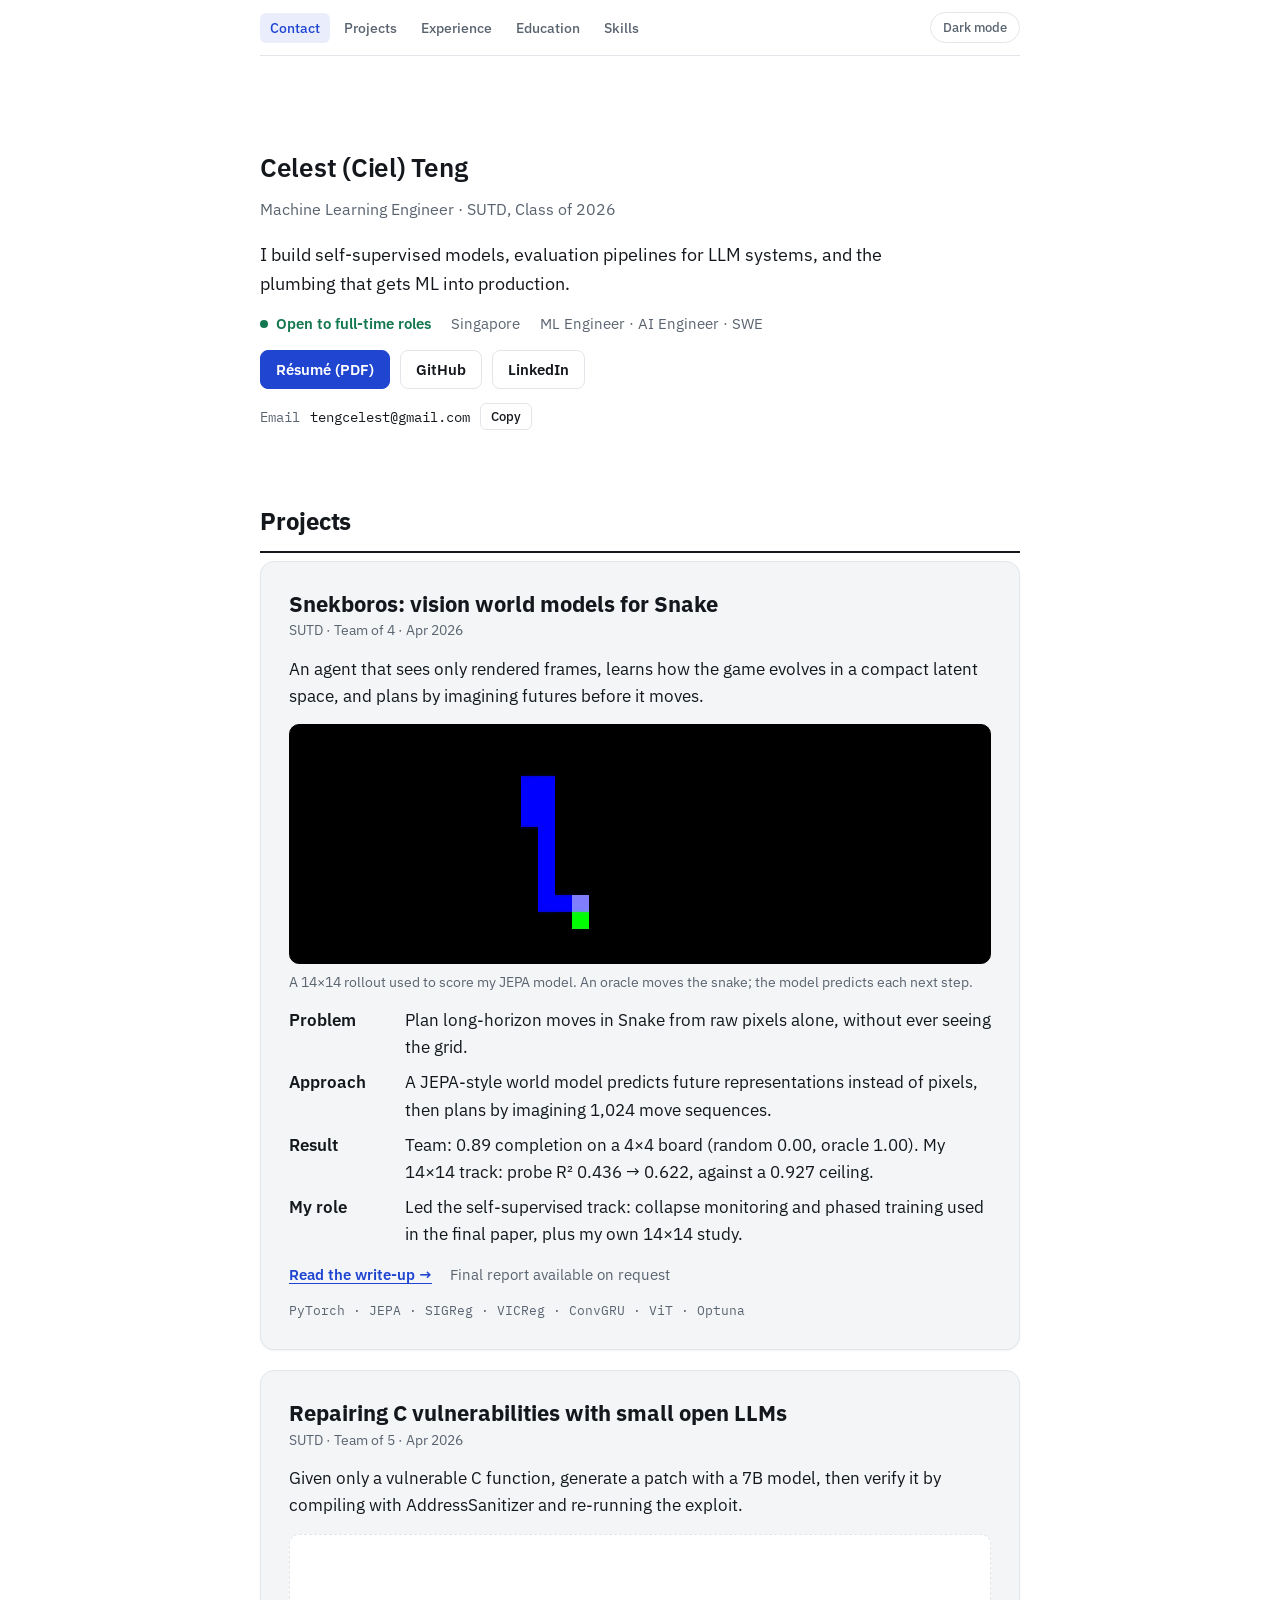
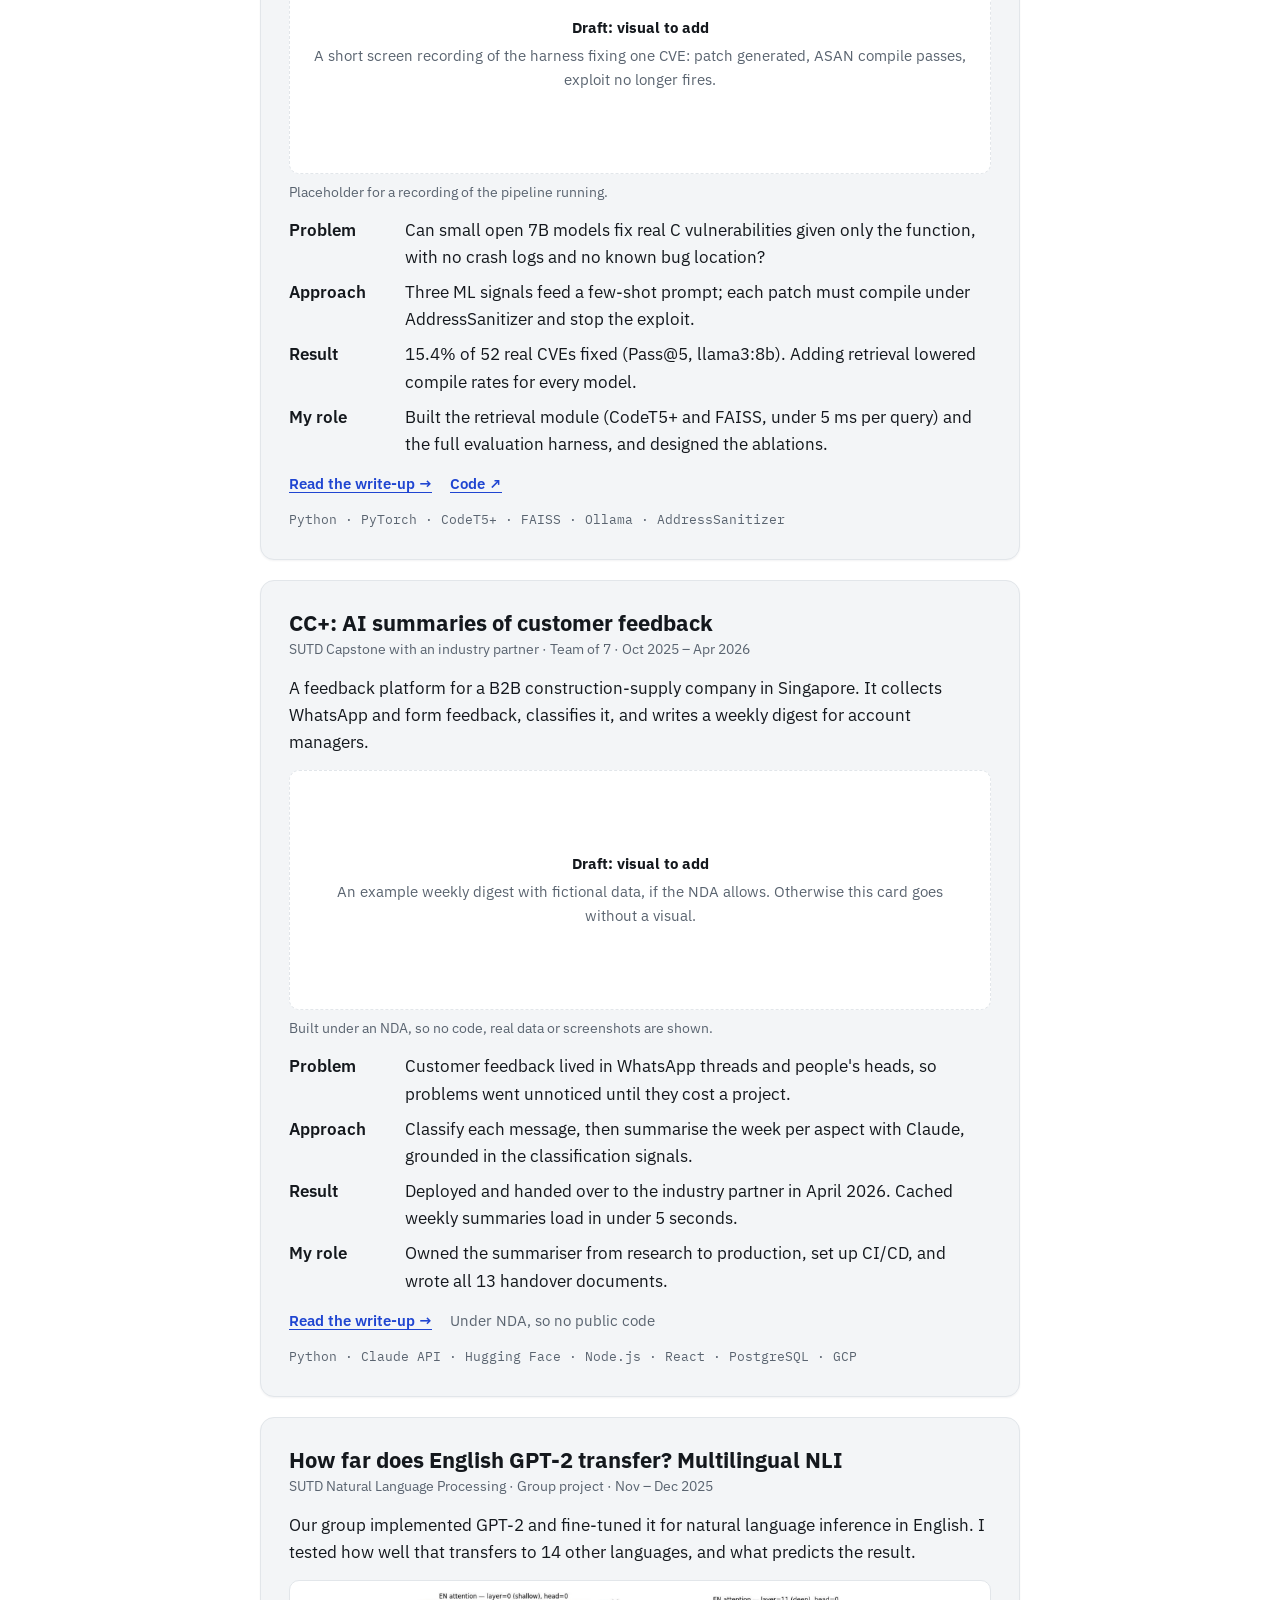
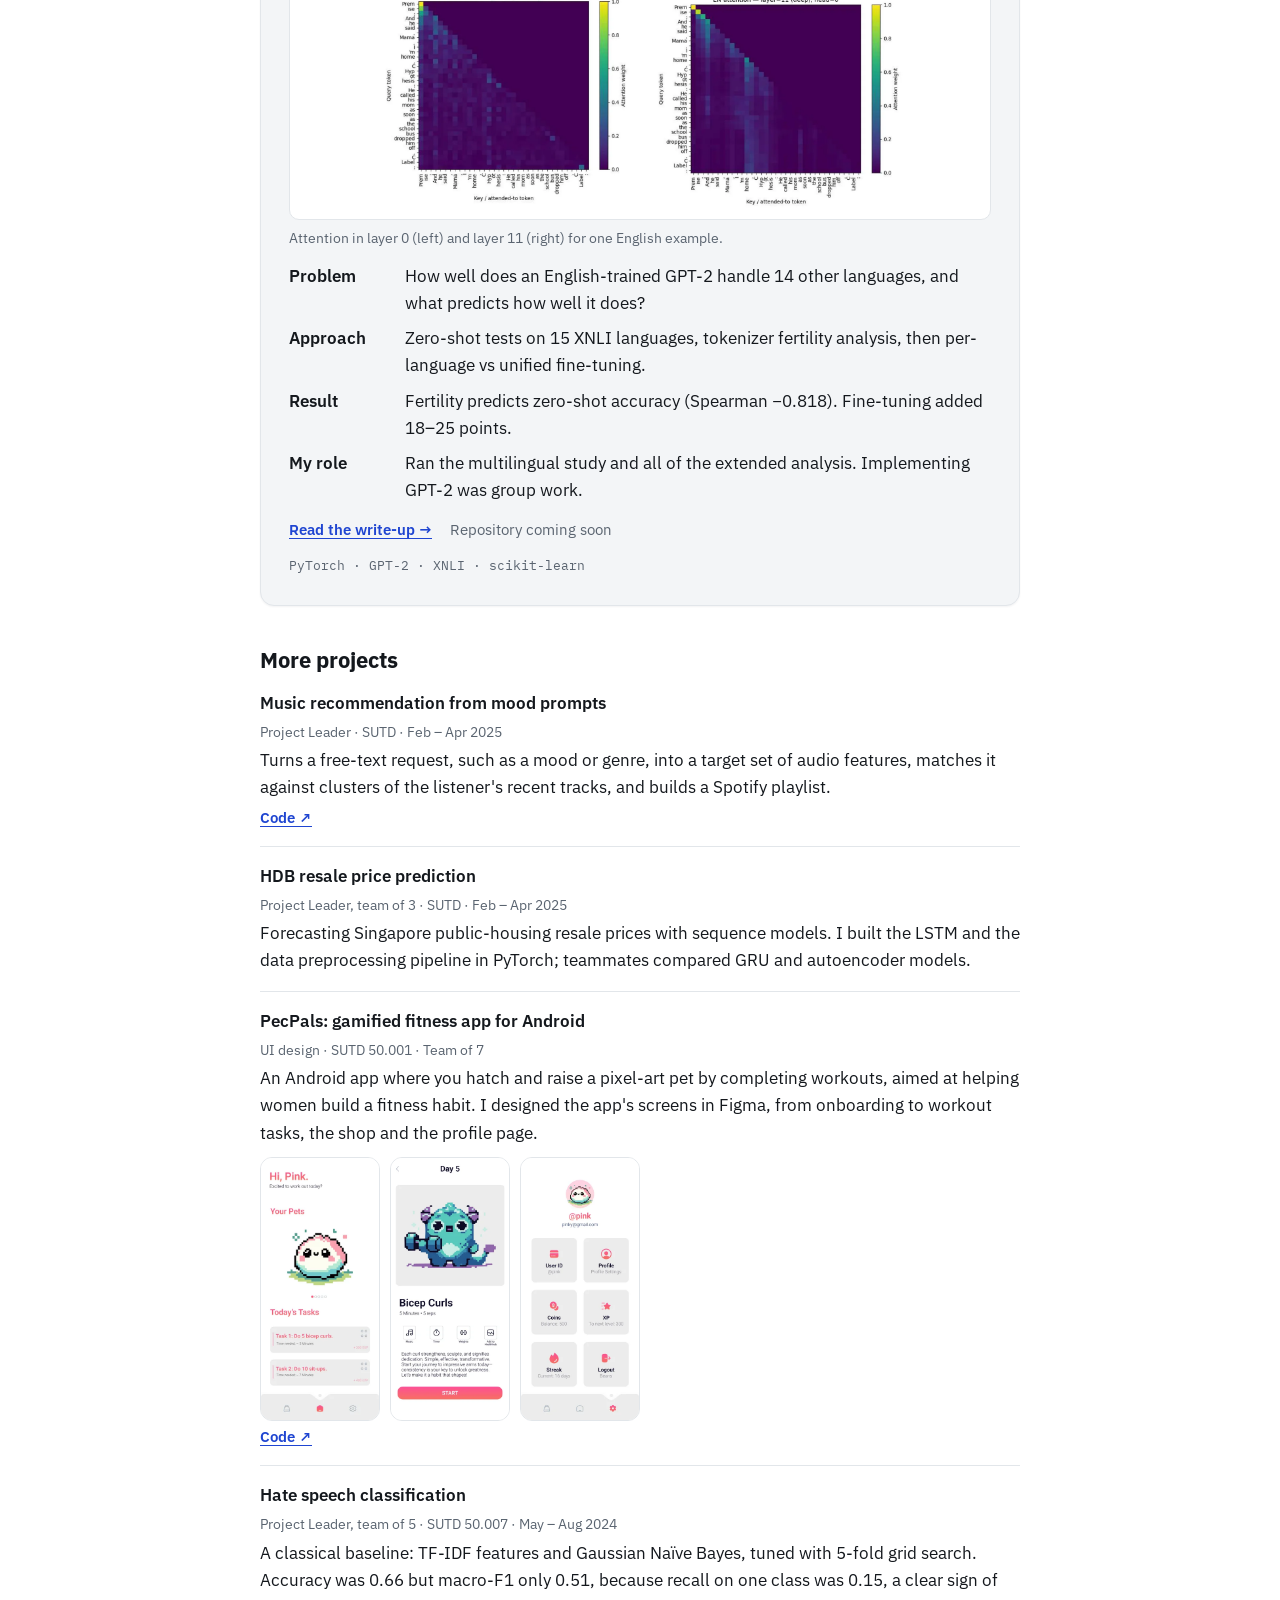
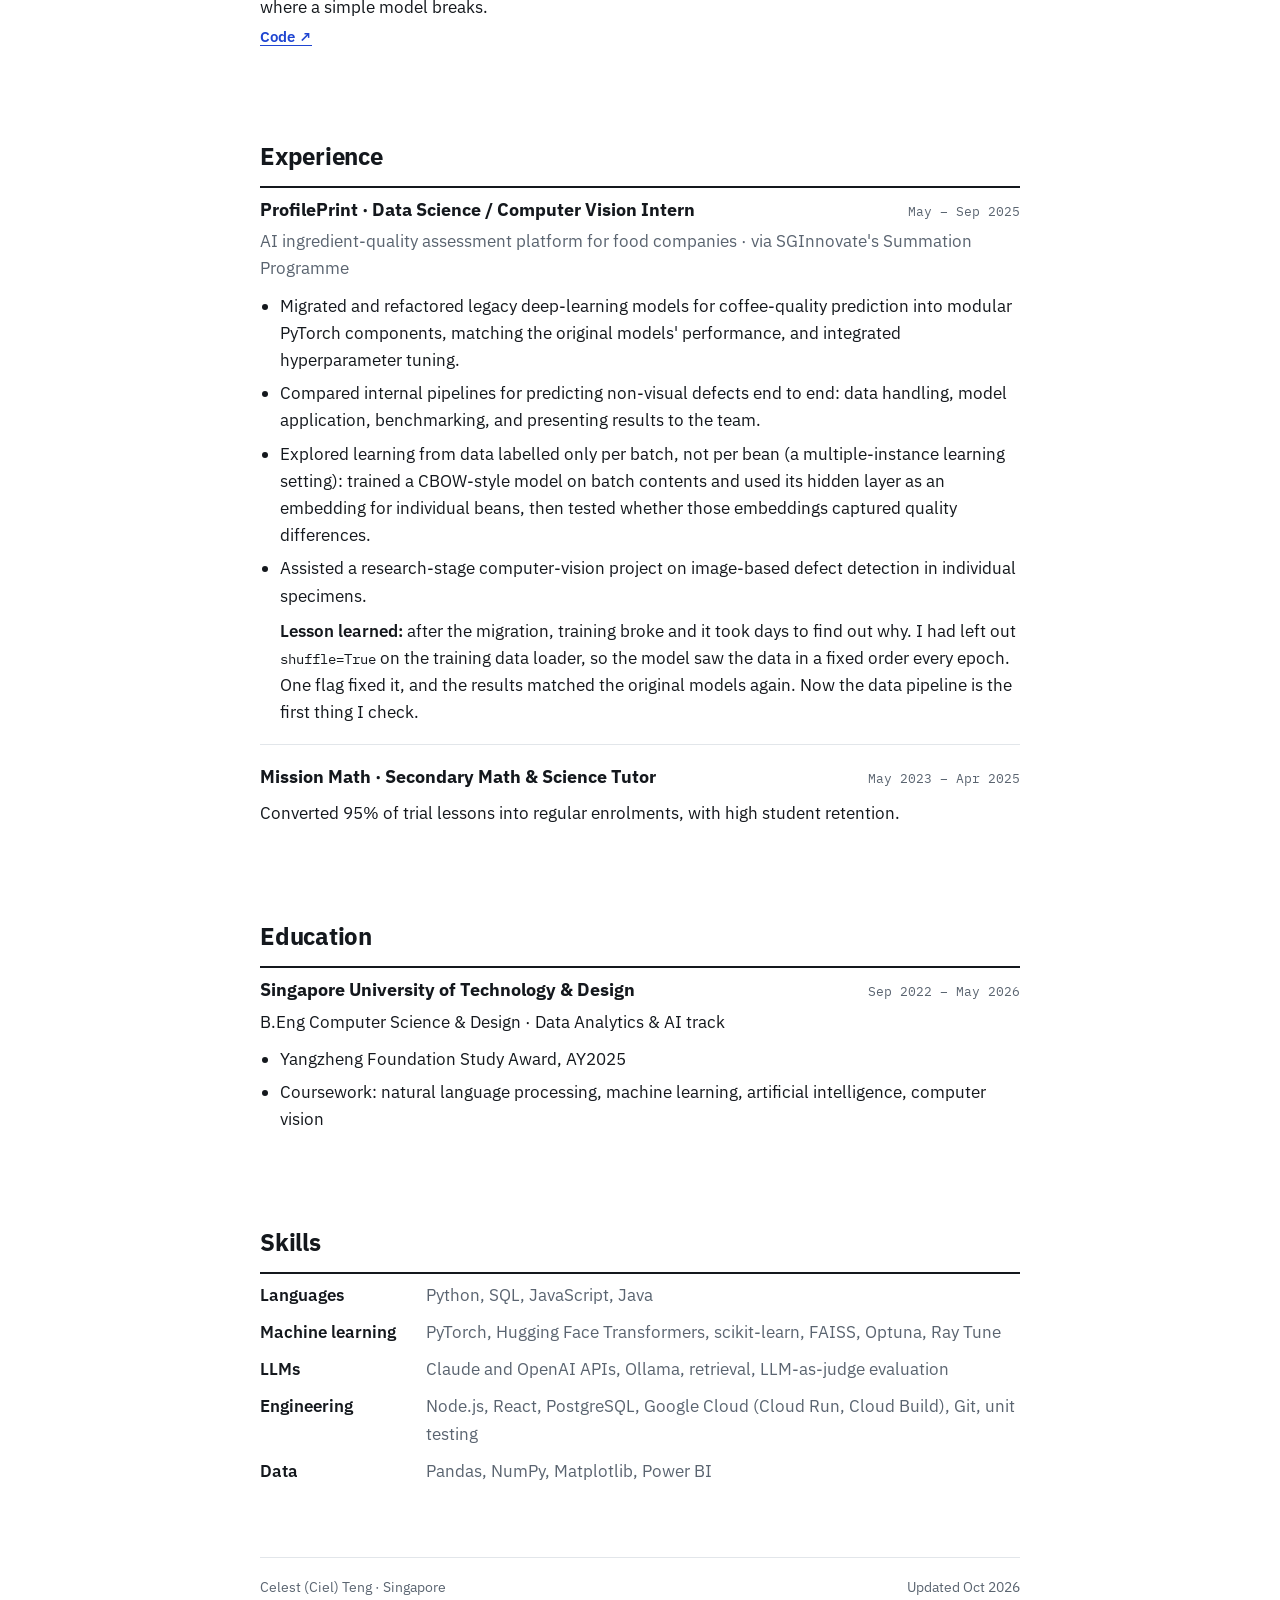
==== commit ac4461a7: "feat: project cards and diagrams in write-ups" ====
--- a/index.html
+++ b/index.html
@@ -53,7 +53,7 @@
     <article class="project" id="vuln-repair">
       <div><h3>Repairing C vulnerabilities with small open LLMs</h3><p class="card-meta">SUTD · Team of 5 · Apr 2026</p></div>
       <p class="oneliner">Given only a vulnerable C function, generate a patch with a 7B model, then verify it by compiling with AddressSanitizer and re-running the exploit.</p>
-      <figure><div class="frame"><ol class="flow" aria-label="Repair pipeline"><li><small>Input</small>Vulnerable C function</li><li><small>Signals</small>Bug location · vulnerability type</li><li class="mine"><small>Signal · my work</small>Retrieval of similar fixed bugs</li><li><small>Generate</small>Few-shot prompt → open 7B LLM</li><li class="mine"><small>Verify · my work</small>ASAN compile → exploit → pass@k</li></ol></div><figcaption>Repair pipeline. Highlighted steps are my work.</figcaption></figure>
+      <figure><div class="frame todo-visual"><p><b>Draft: visual to add</b>A short screen recording of the harness fixing one CVE: patch generated, ASAN compile passes, exploit no longer fires.</p></div><figcaption>Placeholder for a recording of the pipeline running.</figcaption></figure>
       <ul class="points"><li><b>Problem</b><span>Can small open 7B models fix real C vulnerabilities given only the function, with no crash logs and no known bug location?</span></li><li><b>Approach</b><span>Three ML signals feed a few-shot prompt; each patch must compile under AddressSanitizer and stop the exploit.</span></li><li><b>Result</b><span>15.4% of 52 real CVEs fixed (Pass@5, llama3:8b). Adding retrieval lowered compile rates for every model.</span></li><li><b>My role</b><span>Built the retrieval module (CodeT5+ and FAISS, under 5 ms per query) and the full evaluation harness, and designed the ablations.</span></li></ul>
       <div class="plinks"><a class="read" href="vuln-repair.html">Read the write-up →</a><a href="https://github.com/AIgroupwork25/ai-proj-model-guide" target="_blank" rel="noopener">Code ↗</a></div>
       <div class="stack">Python · PyTorch · CodeT5+ · FAISS · Ollama · AddressSanitizer</div>
@@ -61,7 +61,7 @@
     <article class="project" id="cc-plus">
       <div><h3>CC+: AI summaries of customer feedback</h3><p class="card-meta">SUTD Capstone with an industry partner · Team of 7 · Oct 2025 – Apr 2026</p></div>
       <p class="oneliner">A feedback platform for a B2B construction-supply company in Singapore. It collects WhatsApp and form feedback, classifies it, and writes a weekly digest for account managers.</p>
-      <figure><div class="frame"><ol class="flow" aria-label="CC+ system overview"><li><small>Input</small>WhatsApp · forms · site visits</li><li><small>Backend</small>Node.js API</li><li><small>Classify · teammate</small>Aspect, sentiment, action needed</li><li class="mine"><small>Summarise · my work</small>Weekly digest per aspect</li><li><small>Show</small>Web dashboard · Android app</li></ol></div><figcaption>System overview. The highlighted step is my work. Built under an NDA, so no code or screenshots are shown.</figcaption></figure>
+      <figure><div class="frame todo-visual"><p><b>Draft: visual to add</b>An example weekly digest with fictional data, if the NDA allows. Otherwise this card goes without a visual.</p></div><figcaption>Built under an NDA, so no code, real data or screenshots are shown.</figcaption></figure>
       <ul class="points"><li><b>Problem</b><span>Customer feedback lived in WhatsApp threads and people's heads, so problems went unnoticed until they cost a project.</span></li><li><b>Approach</b><span>Classify each message, then summarise the week per aspect with Claude, grounded in the classification signals.</span></li><li><b>Result</b><span>Deployed and handed over to the industry partner in April 2026. Cached weekly summaries load in under 5 seconds.</span></li><li><b>My role</b><span>Owned the summariser from research to production, set up CI/CD, and wrote all 13 handover documents.</span></li></ul>
       <div class="plinks"><a class="read" href="cc-plus.html">Read the write-up →</a><span class="muted">Under NDA, so no public code</span></div>
       <div class="stack">Python · Claude API · Hugging Face · Node.js · React · PostgreSQL · GCP</div>
--- a/style.css
+++ b/style.css
@@ -217,3 +217,45 @@
 .pager span{display:block;font-weight:400;font-size:13px;color:var(--muted)}
 .pager a{text-decoration:none}
 .pager a:hover span{color:var(--ink)}
+
+/* cards on a tinted page */
+:root{--page:#f3f5f7}
+@media (prefers-color-scheme:dark){:root:not([data-theme="light"]){--page:#0b0e11;--bg:#141920;--surface:#1b2129;--line:#2a313b}}
+:root[data-theme="dark"]{--page:#0b0e11;--bg:#141920;--surface:#1b2129;--line:#2a313b}
+body{background:var(--bg)}
+.jump{background:var(--bg)}
+.vplot .chance span{background:var(--page)}
+.project{background:var(--page);border:1px solid var(--line);border-radius:14px;padding:clamp(18px,3vw,28px);margin-bottom:20px;box-shadow:0 1px 2px rgba(16,24,40,.05)}
+.project:first-of-type{padding-top:clamp(18px,3vw,28px)}
+.project .frame{background:var(--bg)}
+.project .frame.dark{background:#000;border-color:#000}
+.wu.page{background:var(--page);border:1px solid var(--line);border-radius:14px;padding:clamp(18px,3.5vw,32px)}
+.wu.page h4:first-child{margin-top:0}
+.wu.page th{background:var(--bg)}
+.wu.page .table-wrap{background:var(--bg)}
+.wu.page .media-frame{border-color:var(--line)}
+
+/* lesson note: plain text, aligned with the bullets */
+.lesson{margin:10px 0 0;padding:0 0 0 20px;background:none;border:0;font-size:inherit}
+.lesson b{font-weight:600}
+.lesson code{font-family:var(--mono);font-size:.85em;color:var(--ink)}
+
+/* vertical pipeline: never wraps mid-row */
+.flow.vertical{flex-direction:column;align-items:stretch;gap:22px;max-width:30rem}
+.flow.vertical li{margin-right:0;max-width:none}
+.flow.vertical li:not(:last-child)::after{content:"↓";right:auto;left:16px;top:auto;bottom:-20px;transform:none}
+
+/* architecture (container) diagram */
+.arch{display:grid;grid-template-columns:minmax(0,1fr) auto minmax(0,1.5fr) auto minmax(0,1fr);gap:10px;align-items:center}
+.arch-col{border:1px dashed var(--muted);border-radius:10px;padding:10px;display:grid;gap:8px;background:transparent}
+.arch-h{font-family:var(--mono);font-size:11px;letter-spacing:.04em;text-transform:uppercase;color:var(--muted)}
+.node{border:1px solid var(--line);border-radius:8px;padding:7px 10px;background:var(--bg);font-size:14px;line-height:1.3}
+.node small{display:block;color:var(--muted);font-size:12px}
+.node.mine{border-color:var(--accent);background:var(--accent-soft)}
+.node.mine small{color:var(--accent)}
+.arch-arrow{color:var(--muted);font-size:18px;text-align:center}
+@media (max-width:640px){.arch{grid-template-columns:minmax(0,1fr)}.arch-arrow{transform:rotate(90deg)}}
+
+/* draft placeholder for a visual still to come */
+.frame.todo-visual{border-style:dashed;color:var(--muted);font-size:15px;text-align:center;padding:24px}
+.frame.todo-visual b{display:block;color:var(--ink);margin-bottom:4px}
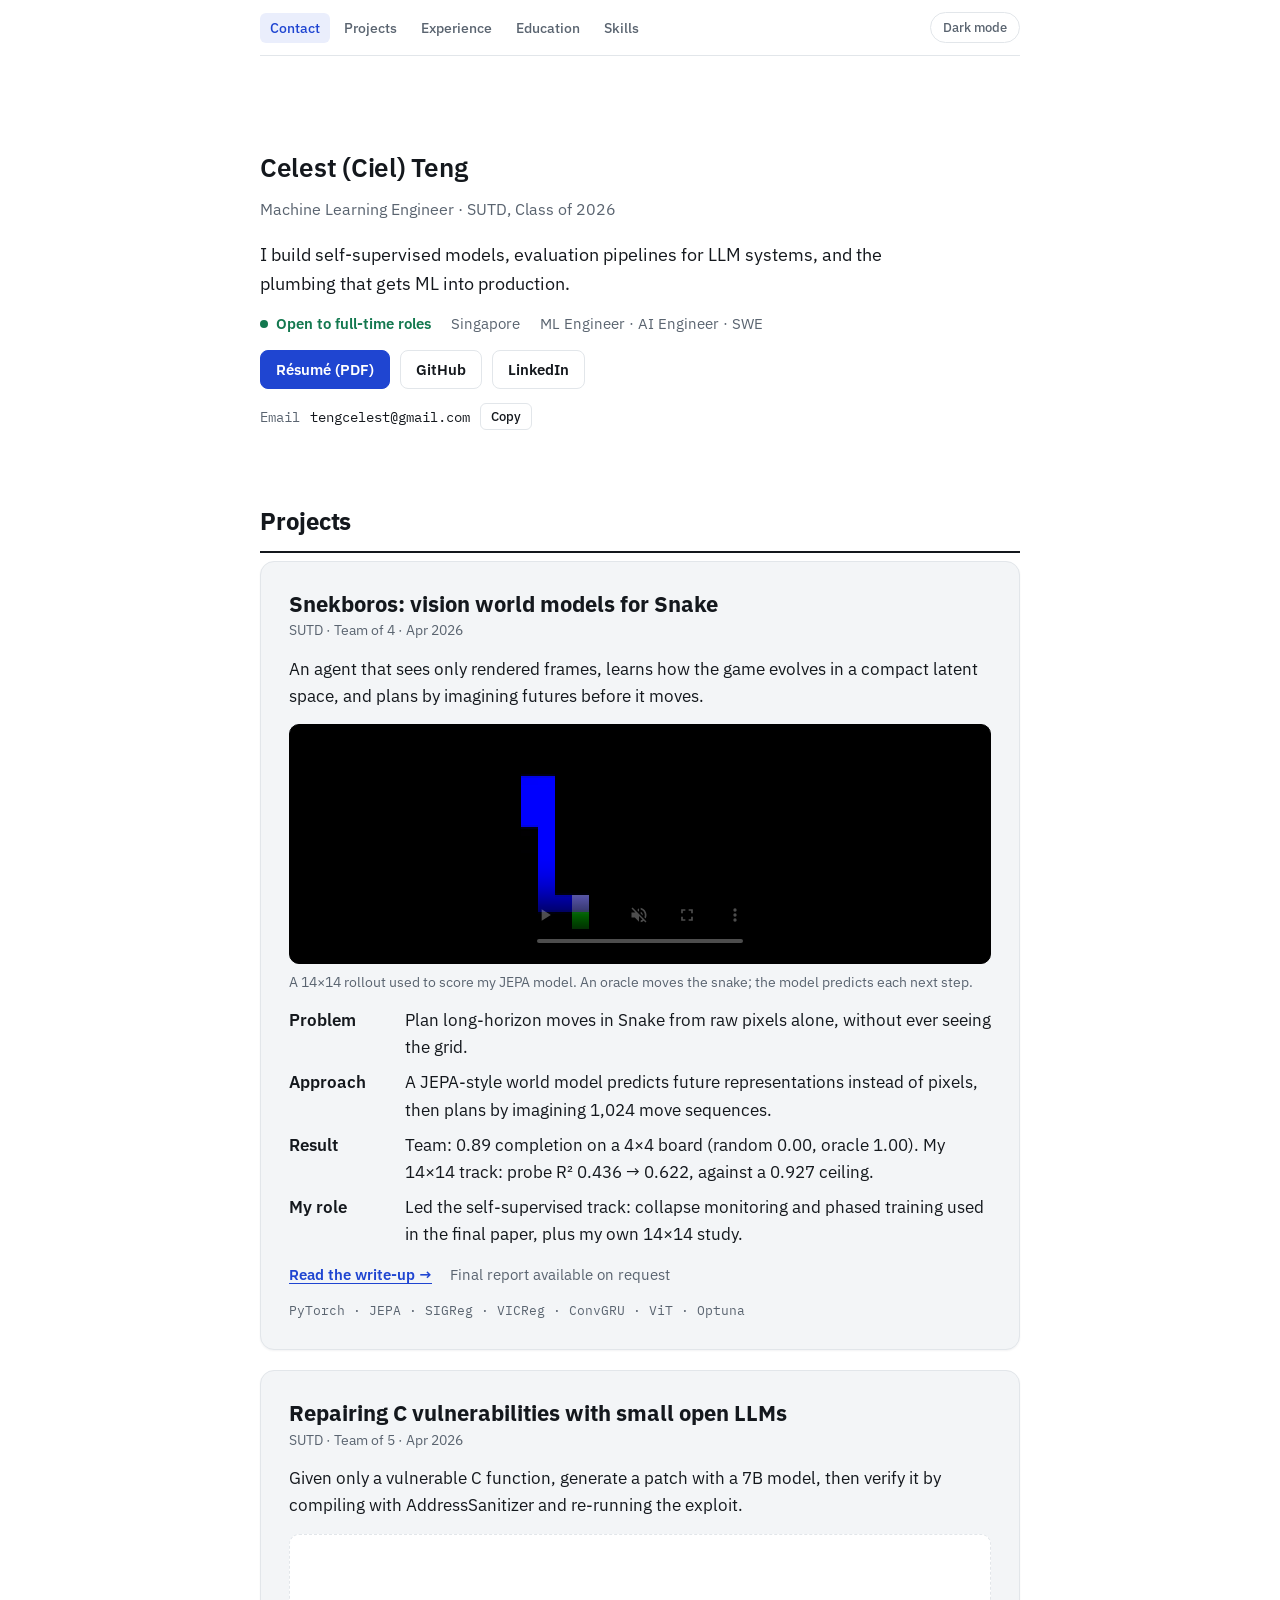
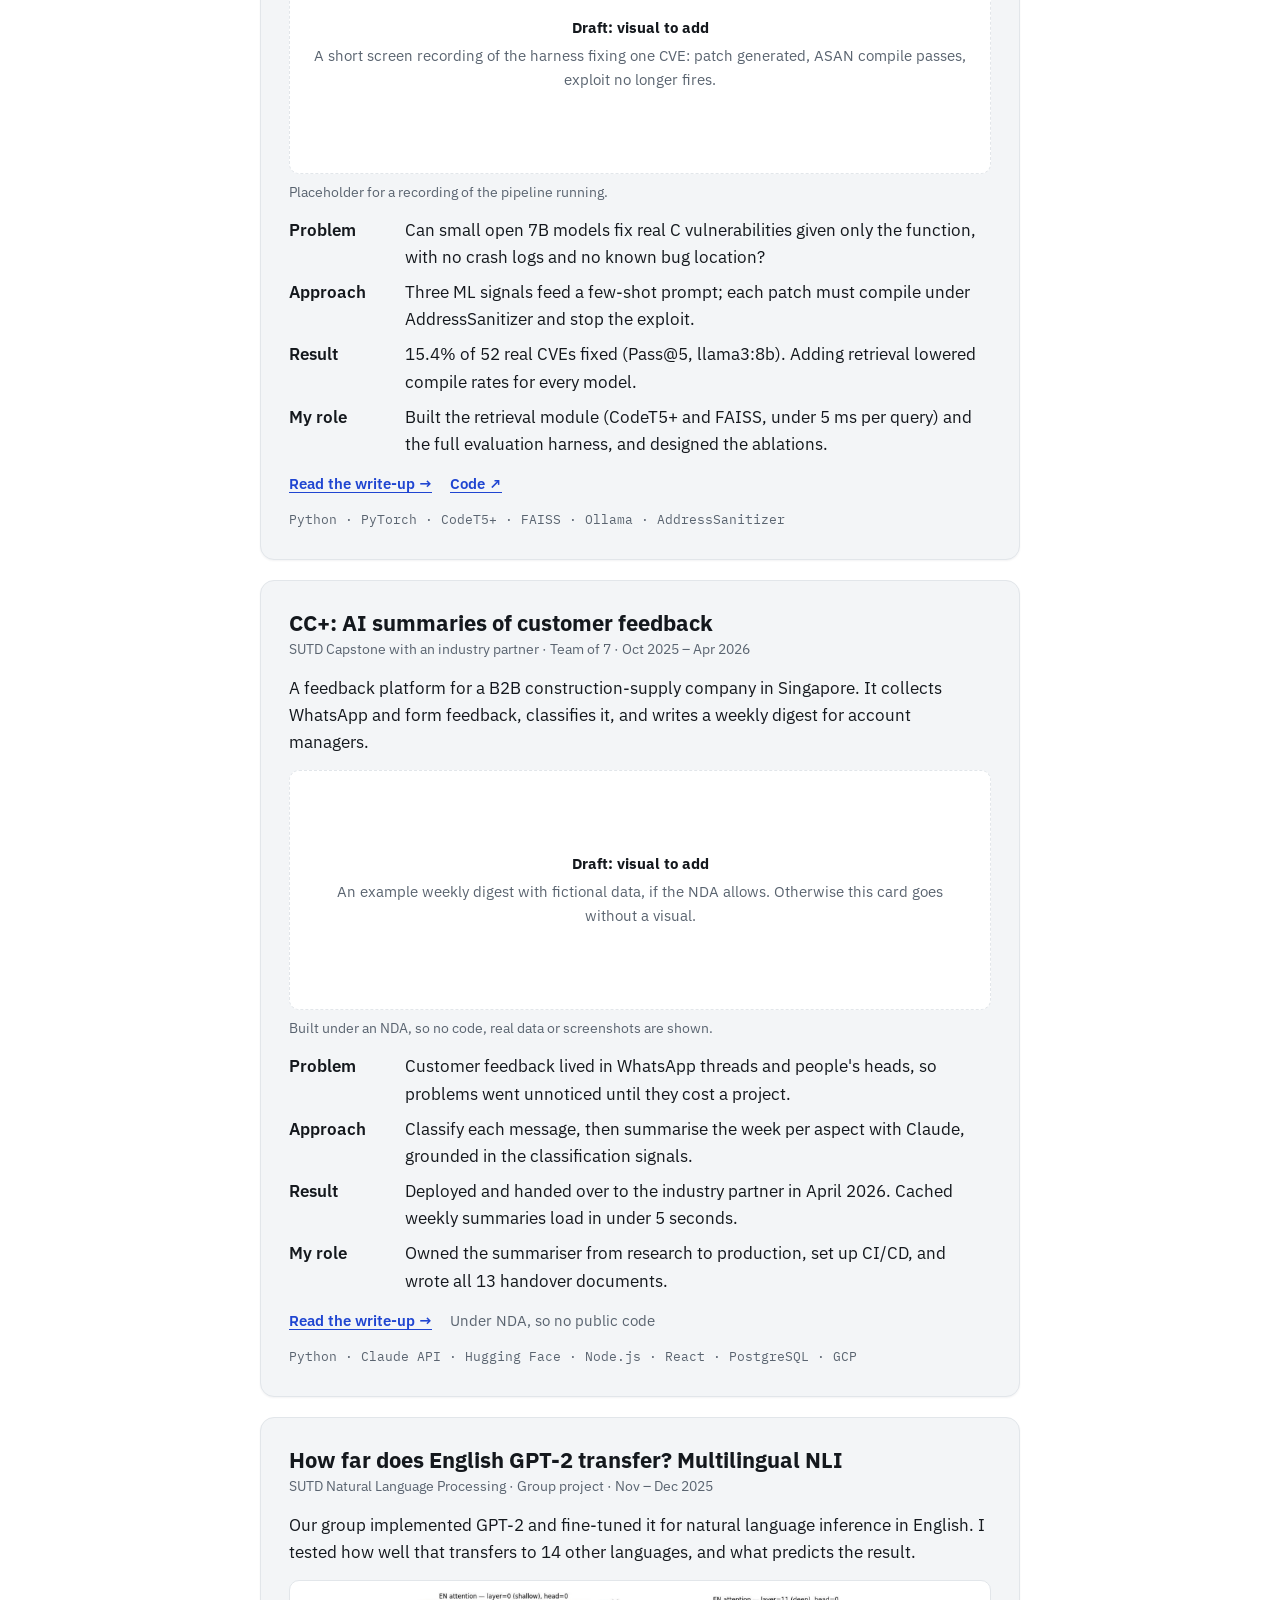
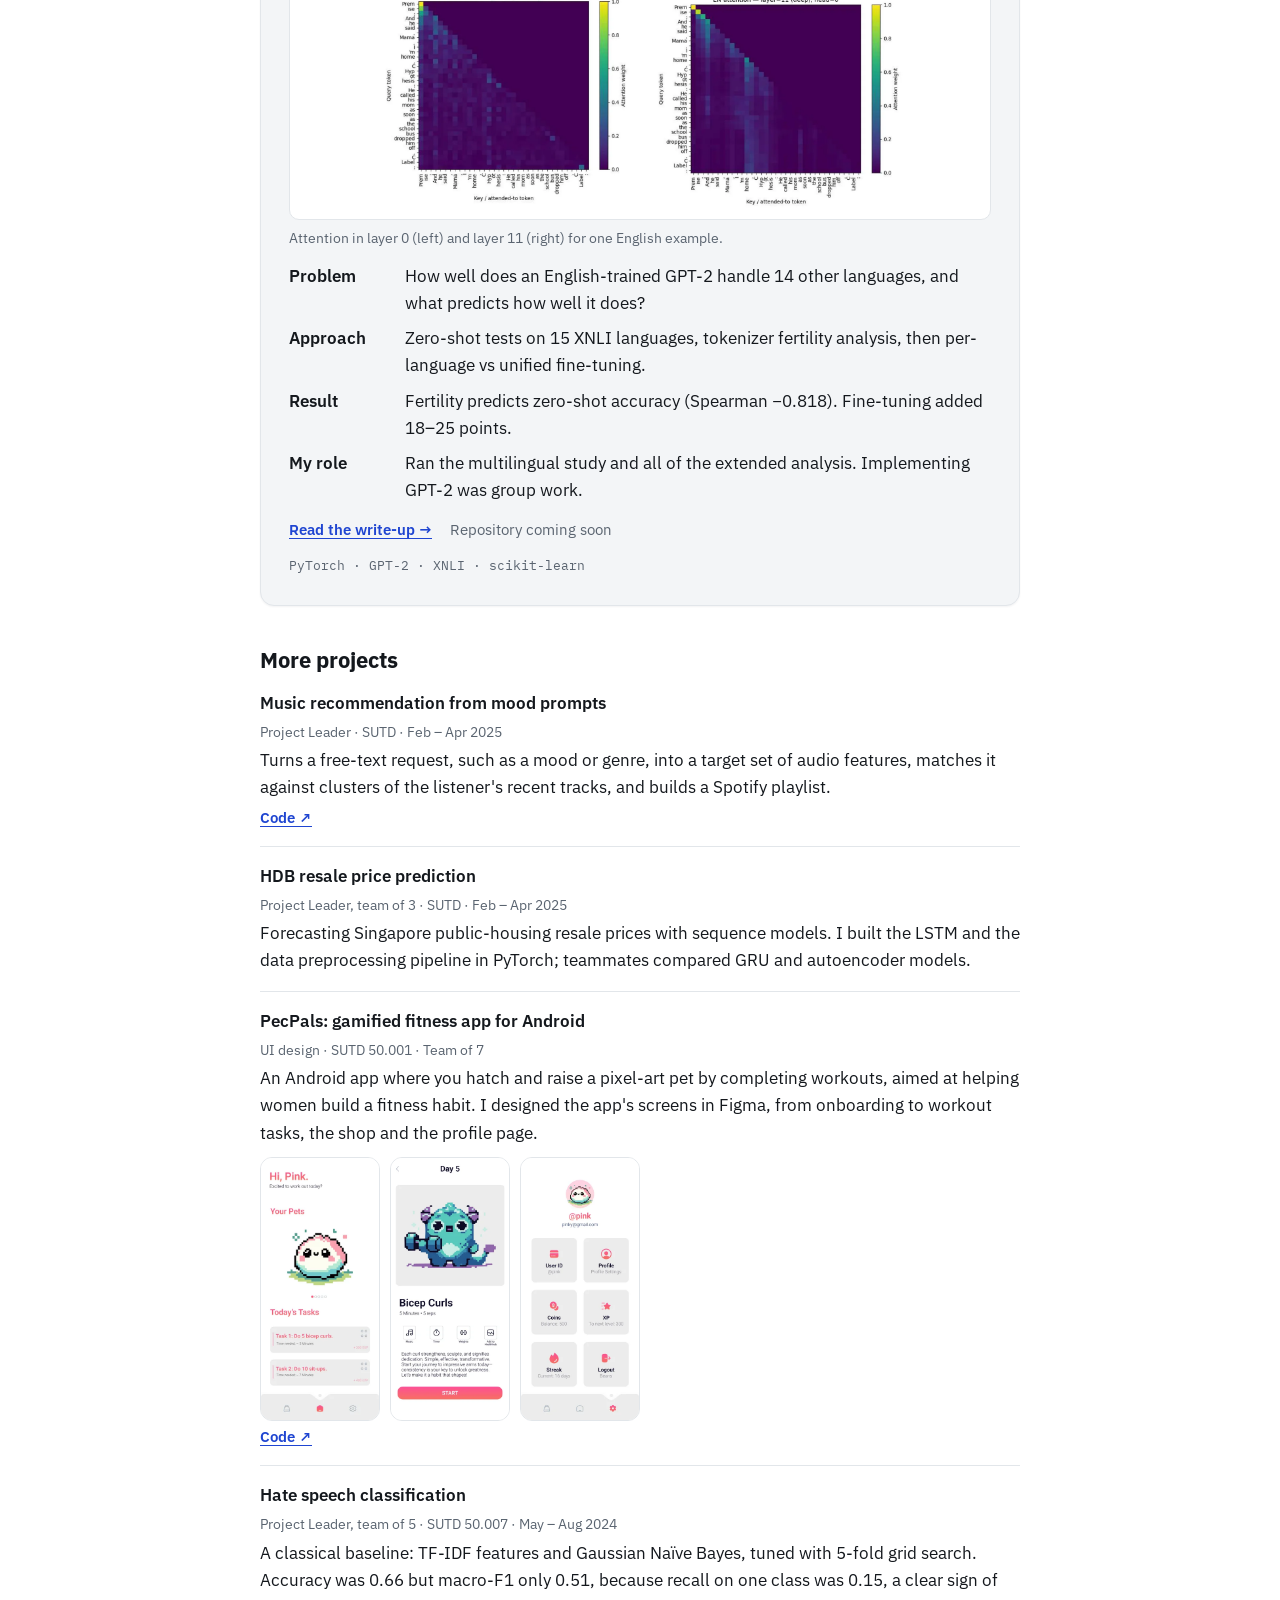
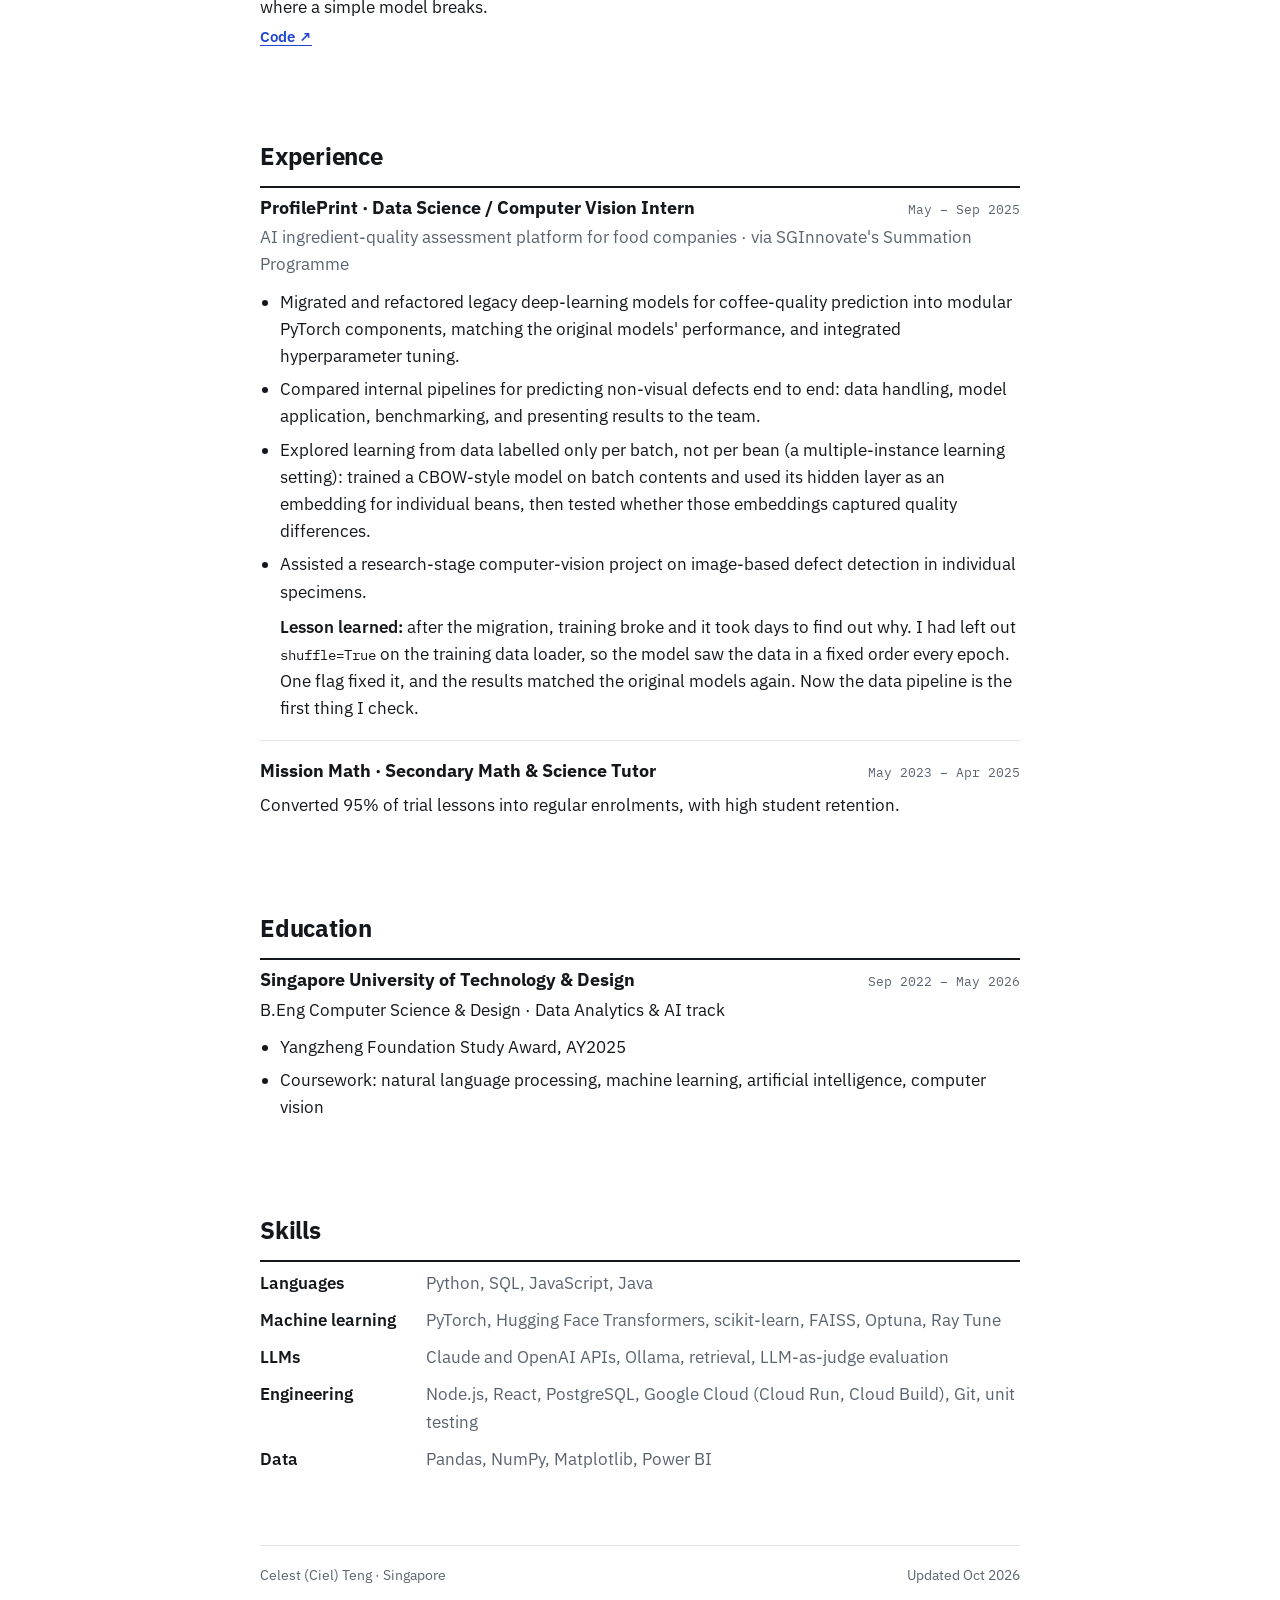
==== commit c725cd01: "refactor: clean up code and fix accessibility issues" ====
--- a/index.html
+++ b/index.html
@@ -1,82 +1,98 @@
-<!doctype html>
+<!DOCTYPE html>
 <html lang="en">
 <head>
 <meta charset="utf-8">
 <meta name="viewport" content="width=device-width, initial-scale=1, viewport-fit=cover">
+<title>Celest (Ciel) Teng</title>
 <meta name="description" content="Celest (Ciel) Teng: machine learning engineer in Singapore. Projects in self-supervised world models, LLM evaluation and production ML.">
-<title>Celest (Ciel) Teng</title>
+<link rel="canonical" href="https://kaps-c.github.io/">
+<meta property="og:type" content="website">
+<meta property="og:site_name" content="Celest (Ciel) Teng">
+<meta property="og:title" content="Celest (Ciel) Teng">
+<meta property="og:description" content="Celest (Ciel) Teng: machine learning engineer in Singapore. Projects in self-supervised world models, LLM evaluation and production ML.">
+<meta property="og:url" content="https://kaps-c.github.io/">
+<meta property="og:image" content="https://kaps-c.github.io/card/photo.jpg">
+<meta name="twitter:card" content="summary">
+<meta name="theme-color" content="#ffffff" media="(prefers-color-scheme: light)">
+<meta name="theme-color" content="#141920" media="(prefers-color-scheme: dark)">
+<link rel="icon" href="favicon.svg" type="image/svg+xml">
+<script>try{var t=localStorage.getItem('c-theme');if(t==='light'||t==='dark')document.documentElement.dataset.theme=t}catch(e){}</script>
 <link rel="preconnect" href="https://fonts.googleapis.com">
-<link rel="stylesheet" href="https://fonts.googleapis.com/css2?family=IBM+Plex+Sans:ital,wght@0,400;0,500;0,600;0,700;1,400&family=IBM+Plex+Mono:wght@400;500&display=swap">
+<link rel="preconnect" href="https://fonts.gstatic.com" crossorigin>
+<link rel="stylesheet" href="https://fonts.googleapis.com/css2?family=IBM+Plex+Sans:ital,wght@0,400;0,500;0,600;0,700;1,400&amp;family=IBM+Plex+Mono:wght@400;500&amp;display=swap">
 <link rel="stylesheet" href="style.css">
+<script src="script.js" defer></script>
 </head>
 <body>
+<a class="skip" href="#main">Skip to content</a>
 <div class="col">
   <div class="jump">
-    <nav aria-label="Jump to section">
+    <nav aria-label="Sections">
       <a href="#top">Contact</a>
       <a href="#projects">Projects</a>
       <a href="#experience">Experience</a>
       <a href="#education">Education</a>
       <a href="#skills">Skills</a>
     </nav>
-    <button class="toggle" id="theme-toggle" type="button">Dark mode</button>
+    <button class="toggle" id="theme-toggle" type="button" aria-pressed="false">Dark mode</button>
   </div>
 
-  <header id="top">
-    <h1>Celest (Ciel) Teng</h1>
-    <p class="role">Machine Learning Engineer · SUTD, Class of 2026</p>
-    <p class="intro">I build self-supervised models, evaluation pipelines for LLM systems, and the plumbing that gets ML into production.</p>
-    <ul class="meta">
-      <li class="avail">Open to full-time roles</li>
-      <li>Singapore</li>
-      <li>ML Engineer · AI Engineer · SWE</li>
-    </ul>
-    <div class="actions">
-      <a class="btn primary" href="Celest-Teng-Resume.pdf" target="_blank" rel="noopener">Résumé (PDF)</a>
-      <a class="btn" href="https://github.com/kaps-c" target="_blank" rel="noopener">GitHub</a>
-      <a class="btn" href="https://www.linkedin.com/in/celest-teng" target="_blank" rel="noopener">LinkedIn</a>
-    </div>
-    <div class="email"><span>Email</span><code id="mail">tengcelest@gmail.com</code><button id="copy-mail" type="button">Copy</button><span class="status" id="copy-status" role="status"></span></div>
-  </header>
+  <main id="main" class="sections">
+    <header class="intro-block" id="top">
+      <h1>Celest (Ciel) Teng</h1>
+      <p class="role">Machine Learning Engineer · SUTD, Class of 2026</p>
+      <p class="intro">I build self-supervised models, evaluation pipelines for LLM systems, and the plumbing that gets ML into production.</p>
+      <ul class="meta">
+        <li class="avail">Open to full-time roles</li>
+        <li>Singapore</li>
+        <li>ML Engineer · AI Engineer · SWE</li>
+      </ul>
+      <div class="actions">
+        <a class="btn primary" href="Celest-Teng-Resume.pdf" target="_blank" rel="noopener">Résumé (PDF)</a>
+        <a class="btn" href="https://github.com/kaps-c" target="_blank" rel="noopener">GitHub</a>
+        <a class="btn" href="https://www.linkedin.com/in/celest-teng" target="_blank" rel="noopener">LinkedIn</a>
+      </div>
+      <div class="email"><span>Email</span><code id="mail">tengcelest@gmail.com</code><button id="copy-mail" type="button">Copy</button><span class="status" id="copy-status" role="status"></span></div>
+    </header>
 
-  <section id="projects">
-    <h2>Projects</h2>
+    <section id="projects" aria-labelledby="projects-h">
+      <h2 id="projects-h">Projects</h2>
 
-    <article class="project" id="snekboros">
-      <div><h3>Snekboros: vision world models for Snake</h3><p class="card-meta">SUTD · Team of 4 · Apr 2026</p></div>
-      <p class="oneliner">An agent that sees only rendered frames, learns how the game evolves in a compact latent space, and plans by imagining futures before it moves.</p>
-      <figure><div class="frame dark"><video src="media/snekboros-rollout-14x14.mp4" poster="media/snekboros-rollout-poster.png" autoplay muted loop playsinline width="224" height="224" aria-label="Snake moving around a 14 by 14 grid, growing as it eats green food"></video></div><figcaption>A 14×14 rollout used to score my JEPA model. An oracle moves the snake; the model predicts each next step.</figcaption></figure>
-      <ul class="points"><li><b>Problem</b><span>Plan long-horizon moves in Snake from raw pixels alone, without ever seeing the grid.</span></li><li><b>Approach</b><span>A JEPA-style world model predicts future representations instead of pixels, then plans by imagining 1,024 move sequences.</span></li><li><b>Result</b><span>Team: 0.89 completion on a 4×4 board (random 0.00, oracle 1.00). My 14×14 track: probe R² 0.436 → 0.622, against a 0.927 ceiling.</span></li><li><b>My role</b><span>Led the self-supervised track: collapse monitoring and phased training used in the final paper, plus my own 14×14 study.</span></li></ul>
-      <div class="plinks"><a class="read" href="snekboros.html">Read the write-up →</a><span class="muted">Final report available on request</span></div>
-      <div class="stack">PyTorch · JEPA · SIGReg · VICReg · ConvGRU · ViT · Optuna</div>
-    </article>
-    <article class="project" id="vuln-repair">
-      <div><h3>Repairing C vulnerabilities with small open LLMs</h3><p class="card-meta">SUTD · Team of 5 · Apr 2026</p></div>
-      <p class="oneliner">Given only a vulnerable C function, generate a patch with a 7B model, then verify it by compiling with AddressSanitizer and re-running the exploit.</p>
-      <figure><div class="frame todo-visual"><p><b>Draft: visual to add</b>A short screen recording of the harness fixing one CVE: patch generated, ASAN compile passes, exploit no longer fires.</p></div><figcaption>Placeholder for a recording of the pipeline running.</figcaption></figure>
-      <ul class="points"><li><b>Problem</b><span>Can small open 7B models fix real C vulnerabilities given only the function, with no crash logs and no known bug location?</span></li><li><b>Approach</b><span>Three ML signals feed a few-shot prompt; each patch must compile under AddressSanitizer and stop the exploit.</span></li><li><b>Result</b><span>15.4% of 52 real CVEs fixed (Pass@5, llama3:8b). Adding retrieval lowered compile rates for every model.</span></li><li><b>My role</b><span>Built the retrieval module (CodeT5+ and FAISS, under 5 ms per query) and the full evaluation harness, and designed the ablations.</span></li></ul>
-      <div class="plinks"><a class="read" href="vuln-repair.html">Read the write-up →</a><a href="https://github.com/AIgroupwork25/ai-proj-model-guide" target="_blank" rel="noopener">Code ↗</a></div>
-      <div class="stack">Python · PyTorch · CodeT5+ · FAISS · Ollama · AddressSanitizer</div>
-    </article>
-    <article class="project" id="cc-plus">
-      <div><h3>CC+: AI summaries of customer feedback</h3><p class="card-meta">SUTD Capstone with an industry partner · Team of 7 · Oct 2025 – Apr 2026</p></div>
-      <p class="oneliner">A feedback platform for a B2B construction-supply company in Singapore. It collects WhatsApp and form feedback, classifies it, and writes a weekly digest for account managers.</p>
-      <figure><div class="frame todo-visual"><p><b>Draft: visual to add</b>An example weekly digest with fictional data, if the NDA allows. Otherwise this card goes without a visual.</p></div><figcaption>Built under an NDA, so no code, real data or screenshots are shown.</figcaption></figure>
-      <ul class="points"><li><b>Problem</b><span>Customer feedback lived in WhatsApp threads and people's heads, so problems went unnoticed until they cost a project.</span></li><li><b>Approach</b><span>Classify each message, then summarise the week per aspect with Claude, grounded in the classification signals.</span></li><li><b>Result</b><span>Deployed and handed over to the industry partner in April 2026. Cached weekly summaries load in under 5 seconds.</span></li><li><b>My role</b><span>Owned the summariser from research to production, set up CI/CD, and wrote all 13 handover documents.</span></li></ul>
-      <div class="plinks"><a class="read" href="cc-plus.html">Read the write-up →</a><span class="muted">Under NDA, so no public code</span></div>
-      <div class="stack">Python · Claude API · Hugging Face · Node.js · React · PostgreSQL · GCP</div>
-    </article>
-    <article class="project" id="multilingual-gpt2">
-      <div><h3>How far does English GPT-2 transfer? Multilingual NLI</h3><p class="card-meta">SUTD Natural Language Processing · Group project · Nov – Dec 2025</p></div>
-      <p class="oneliner">Our group implemented GPT-2 and fine-tuned it for natural language inference in English. I tested how well that transfers to 14 other languages, and what predicts the result.</p>
-      <figure><div class="frame white"><img src="media/nlp-attention-shallow-deep.webp" width="1632" height="660" loading="lazy" alt="Two attention heatmaps for the same English example: layer 0 is diffuse, layer 11 concentrates on early and content tokens."></div><figcaption>Attention in layer 0 (left) and layer 11 (right) for one English example.</figcaption></figure>
-      <ul class="points"><li><b>Problem</b><span>How well does an English-trained GPT-2 handle 14 other languages, and what predicts how well it does?</span></li><li><b>Approach</b><span>Zero-shot tests on 15 XNLI languages, tokenizer fertility analysis, then per-language vs unified fine-tuning.</span></li><li><b>Result</b><span>Fertility predicts zero-shot accuracy (Spearman −0.818). Fine-tuning added 18–25 points.</span></li><li><b>My role</b><span>Ran the multilingual study and all of the extended analysis. Implementing GPT-2 was group work.</span></li></ul>
-      <div class="plinks"><a class="read" href="multilingual-gpt2.html">Read the write-up →</a><span class="muted">Repository coming soon</span></div>
-      <div class="stack">PyTorch · GPT-2 · XNLI · scikit-learn</div>
-    </article>
+      <article class="project" id="snekboros">
+        <div><h3>Snekboros: vision world models for Snake</h3><p class="card-meta">SUTD · Team of 4 · Apr 2026</p></div>
+        <p class="oneliner">An agent that sees only rendered frames, learns how the game evolves in a compact latent space, and plans by imagining futures before it moves.</p>
+        <figure><div class="frame dark"><video src="media/snekboros-rollout-14x14.mp4" poster="media/snekboros-rollout-poster.png" autoplay muted loop playsinline controls width="224" height="224"></video></div><figcaption>A 14×14 rollout used to score my JEPA model. An oracle moves the snake; the model predicts each next step.</figcaption></figure>
+        <ul class="points"><li><b>Problem</b><span>Plan long-horizon moves in Snake from raw pixels alone, without ever seeing the grid.</span></li><li><b>Approach</b><span>A JEPA-style world model predicts future representations instead of pixels, then plans by imagining 1,024 move sequences.</span></li><li><b>Result</b><span>Team: 0.89 completion on a 4×4 board (random 0.00, oracle 1.00). My 14×14 track: probe R² 0.436 → 0.622, against a 0.927 ceiling.</span></li><li><b>My role</b><span>Led the self-supervised track: collapse monitoring and phased training used in the final paper, plus my own 14×14 study.</span></li></ul>
+        <div class="plinks"><a class="read" href="snekboros.html">Read the write-up<span class="visually-hidden">: Snekboros: vision world models for Snake</span> →</a><span class="muted">Final report available on request</span></div>
+        <p class="stack">PyTorch · JEPA · SIGReg · VICReg · ConvGRU · ViT · Optuna</p>
+      </article>
+      <article class="project" id="vuln-repair">
+        <div><h3>Repairing C vulnerabilities with small open LLMs</h3><p class="card-meta">SUTD · Team of 5 · Apr 2026</p></div>
+        <p class="oneliner">Given only a vulnerable C function, generate a patch with a 7B model, then verify it by compiling with AddressSanitizer and re-running the exploit.</p>
+        <figure><div class="frame todo-visual"><p><b>Draft: visual to add</b>A short screen recording of the harness fixing one CVE: patch generated, ASAN compile passes, exploit no longer fires.</p></div><figcaption>Placeholder for a recording of the pipeline running.</figcaption></figure>
+        <ul class="points"><li><b>Problem</b><span>Can small open 7B models fix real C vulnerabilities given only the function, with no crash logs and no known bug location?</span></li><li><b>Approach</b><span>Three ML signals feed a few-shot prompt; each patch must compile under AddressSanitizer and stop the exploit.</span></li><li><b>Result</b><span>15.4% of 52 real CVEs fixed (Pass@5, llama3:8b). Adding retrieval lowered compile rates for every model.</span></li><li><b>My role</b><span>Built the retrieval module (CodeT5+ and FAISS, under 5 ms per query) and the full evaluation harness, and designed the ablations.</span></li></ul>
+        <div class="plinks"><a class="read" href="vuln-repair.html">Read the write-up<span class="visually-hidden">: Repairing C vulnerabilities with small open LLMs</span> →</a><a href="https://github.com/AIgroupwork25/ai-proj-model-guide" target="_blank" rel="noopener">Code ↗</a></div>
+        <p class="stack">Python · PyTorch · CodeT5+ · FAISS · Ollama · AddressSanitizer</p>
+      </article>
+      <article class="project" id="cc-plus">
+        <div><h3>CC+: AI summaries of customer feedback</h3><p class="card-meta">SUTD Capstone with an industry partner · Team of 7 · Oct 2025 – Apr 2026</p></div>
+        <p class="oneliner">A feedback platform for a B2B construction-supply company in Singapore. It collects WhatsApp and form feedback, classifies it, and writes a weekly digest for account managers.</p>
+        <figure><div class="frame todo-visual"><p><b>Draft: visual to add</b>An example weekly digest with fictional data, if the NDA allows. Otherwise this card goes without a visual.</p></div><figcaption>Built under an NDA, so no code, real data or screenshots are shown.</figcaption></figure>
+        <ul class="points"><li><b>Problem</b><span>Customer feedback lived in WhatsApp threads and people&#x27;s heads, so problems went unnoticed until they cost a project.</span></li><li><b>Approach</b><span>Classify each message, then summarise the week per aspect with Claude, grounded in the classification signals.</span></li><li><b>Result</b><span>Deployed and handed over to the industry partner in April 2026. Cached weekly summaries load in under 5 seconds.</span></li><li><b>My role</b><span>Owned the summariser from research to production, set up CI/CD, and wrote all 13 handover documents.</span></li></ul>
+        <div class="plinks"><a class="read" href="cc-plus.html">Read the write-up<span class="visually-hidden">: CC+: AI summaries of customer feedback</span> →</a><span class="muted">Under NDA, so no public code</span></div>
+        <p class="stack">Python · Claude API · Hugging Face · Node.js · React · PostgreSQL · GCP</p>
+      </article>
+      <article class="project" id="multilingual-gpt2">
+        <div><h3>How far does English GPT-2 transfer? Multilingual NLI</h3><p class="card-meta">SUTD Natural Language Processing · Group project · Nov – Dec 2025</p></div>
+        <p class="oneliner">Our group implemented GPT-2 and fine-tuned it for natural language inference in English. I tested how well that transfers to 14 other languages, and what predicts the result.</p>
+        <figure><div class="frame white"><img src="media/nlp-attention-shallow-deep.webp" width="1632" height="660" loading="lazy" alt="Two attention heatmaps for the same English example: layer 0 is diffuse, layer 11 concentrates on early and content tokens."></div><figcaption>Attention in layer 0 (left) and layer 11 (right) for one English example.</figcaption></figure>
+        <ul class="points"><li><b>Problem</b><span>How well does an English-trained GPT-2 handle 14 other languages, and what predicts how well it does?</span></li><li><b>Approach</b><span>Zero-shot tests on 15 XNLI languages, tokenizer fertility analysis, then per-language vs unified fine-tuning.</span></li><li><b>Result</b><span>Fertility predicts zero-shot accuracy (Spearman −0.818). Fine-tuning added 18–25 points.</span></li><li><b>My role</b><span>Ran the multilingual study and all of the extended analysis. Implementing GPT-2 was group work.</span></li></ul>
+        <div class="plinks"><a class="read" href="multilingual-gpt2.html">Read the write-up<span class="visually-hidden">: How far does English GPT-2 transfer? Multilingual NLI</span> →</a><span class="muted">Repository coming soon</span></div>
+        <p class="stack">PyTorch · GPT-2 · XNLI · scikit-learn</p>
+      </article>
 
-    <h3 style="margin-top:40px">More projects</h3>
-    <ul class="more">
+      <h3 class="subhead">More projects</h3>
+      <ul class="more">
       <li>
         <span class="t">Music recommendation from mood prompts</span>
         <span class="m">Project Leader · SUTD · Feb – Apr 2025</span>
@@ -106,12 +122,12 @@
         <div class="plinks"><a href="https://github.com/kaps-c/50.007-Hate-Speech-Classification" target="_blank" rel="noopener">Code ↗</a></div>
       </li>
     </ul>
-  </section>
+    </section>
 
-  <section id="experience">
-    <h2>Experience</h2>
+    <section id="experience" aria-labelledby="experience-h">
+    <h2 id="experience-h">Experience</h2>
     <div class="entry">
-      <div class="entry-head"><b>ProfilePrint · Data Science / Computer Vision Intern</b><span class="when">May – Sep 2025</span></div>
+      <div class="entry-head"><h3 class="entry-title">ProfilePrint · Data Science / Computer Vision Intern</h3><span class="when">May – Sep 2025</span></div>
       <span class="sub">AI ingredient-quality assessment platform for food companies · via SGInnovate's Summation Programme</span>
       <ul>
         <li>Migrated and refactored legacy deep-learning models for coffee-quality prediction into modular PyTorch components, matching the original models' performance, and integrated hyperparameter tuning.</li>
@@ -122,15 +138,15 @@
       <p class="lesson"><b>Lesson learned:</b> after the migration, training broke and it took days to find out why. I had left out <code>shuffle=True</code> on the training data loader, so the model saw the data in a fixed order every epoch. One flag fixed it, and the results matched the original models again. Now the data pipeline is the first thing I check.</p>
     </div>
     <div class="entry">
-      <div class="entry-head"><b>Mission Math · Secondary Math &amp; Science Tutor</b><span class="when">May 2023 – Apr 2025</span></div>
+      <div class="entry-head"><h3 class="entry-title">Mission Math · Secondary Math &amp; Science Tutor</h3><span class="when">May 2023 – Apr 2025</span></div>
       <p>Converted 95% of trial lessons into regular enrolments, with high student retention.</p>
     </div>
   </section>
 
-  <section id="education">
-    <h2>Education</h2>
+  <section id="education" aria-labelledby="education-h">
+    <h2 id="education-h">Education</h2>
     <div class="entry">
-      <div class="entry-head"><b>Singapore University of Technology &amp; Design</b><span class="when">Sep 2022 – May 2026</span></div>
+      <div class="entry-head"><h3 class="entry-title">Singapore University of Technology &amp; Design</h3><span class="when">Sep 2022 – May 2026</span></div>
       <span>B.Eng Computer Science &amp; Design · Data Analytics &amp; AI track</span>
       <ul>
         <li>Yangzheng Foundation Study Award, AY2025</li>
@@ -139,8 +155,8 @@
     </div>
   </section>
 
-  <section id="skills">
-    <h2>Skills</h2>
+  <section id="skills" aria-labelledby="skills-h">
+    <h2 id="skills-h">Skills</h2>
     <dl class="skills">
       <dt>Languages</dt><dd>Python, SQL, JavaScript, Java</dd>
       <dt>Machine learning</dt><dd>PyTorch, Hugging Face Transformers, scikit-learn, FAISS, Optuna, Ray Tune</dd>
@@ -149,10 +165,9 @@
       <dt>Data</dt><dd>Pandas, NumPy, Matplotlib, Power BI</dd>
     </dl>
   </section>
+  </main>
 
-  <footer><span>Celest (Ciel) Teng · Singapore</span><span>Updated Oct 2026</span></footer>
+  <footer class="site-footer"><span>Celest (Ciel) Teng · Singapore</span><span>Updated Oct 2026</span></footer>
 </div>
-
-<script src="script.js"></script>
 </body>
 </html>
--- a/style.css
+++ b/style.css
@@ -1,47 +1,84 @@
-/* Layout: one text-first column. Understated name, skimmable project cards, full write-ups behind <details>. */
+/* =========================================================================
+   Celest (Ciel) Teng: portfolio styles
+   One text-first column. Project cards on the home page, full write-ups on
+   their own pages. All colours come from the tokens below.
+   ========================================================================= */
+
+/* ---------- Tokens ---------- */
 :root{
-  --bg:#ffffff; --surface:#f4f6f8; --ink:#14181d; --muted:#5a6470; --line:#e2e6ea; --accent:#1f45d1; --accent-soft:#eaeefc; --ok:#13784f;
-  --chart-1:#1f45d1; --chart-2:#eb6834; --chart-ref:#b4bcc6; --band:rgba(31,69,209,.10);
+  --bg:#ffffff;            /* page background */
+  --card:#f3f5f7;          /* project cards, write-up body */
+  --surface:#f4f6f8;       /* hover fills, table headers on the page */
+  --ink:#14181d;
+  --muted:#5a6470;
+  --line:#e2e6ea;
+  --accent:#1f45d1;
+  --accent-soft:#eaeefc;
+  --ok:#13784f;
+  --warn-text:#c2410c;     /* orange as text: 4.5:1 on light surfaces */
+  --chart-1:#1f45d1;
+  --chart-2:#eb6834;
+  --chart-ref:#b4bcc6;
+  --band:rgba(31,69,209,.10);
   --sans:"IBM Plex Sans",system-ui,-apple-system,"Segoe UI",sans-serif;
   --mono:"IBM Plex Mono",ui-monospace,Menlo,monospace;
+  --gap-section:clamp(48px,7vw,72px);
+  --radius:14px;
+  color-scheme:light;
 }
-@media (prefers-color-scheme:dark){:root:not([data-theme="light"]){
-  --bg:#0f1216; --surface:#171b21; --ink:#e7eaee; --muted:#9aa4b0; --line:#262c34; --accent:#8fa5ff; --accent-soft:#1b2347; --ok:#5fd3a0;
-  --chart-1:#3987e5; --chart-2:#d95926; --chart-ref:#4a535e; --band:rgba(57,135,229,.16); color-scheme:dark}}
-:root[data-theme="dark"]{--bg:#0f1216; --surface:#171b21; --ink:#e7eaee; --muted:#9aa4b0; --line:#262c34; --accent:#8fa5ff; --accent-soft:#1b2347; --ok:#5fd3a0;
-  --chart-1:#3987e5; --chart-2:#d95926; --chart-ref:#4a535e; --band:rgba(57,135,229,.16); color-scheme:dark}
-
-*{box-sizing:border-box}
-body{margin:0}
-img{max-width:100%}
+@media (prefers-color-scheme:dark){
+  :root:not([data-theme="light"]){
+    --bg:#141920; --card:#0b0e11; --surface:#1b2129; --ink:#e7eaee; --muted:#9aa4b0; --line:#2a313b;
+    --accent:#8fa5ff; --accent-soft:#1b2347; --ok:#5fd3a0; --warn-text:#f0864f;
+    --chart-1:#3987e5; --chart-2:#d95926; --chart-ref:#4a535e; --band:rgba(57,135,229,.16);
+    color-scheme:dark;
+  }
+}
+:root[data-theme="dark"]{
+  --bg:#141920; --card:#0b0e11; --surface:#1b2129; --ink:#e7eaee; --muted:#9aa4b0; --line:#2a313b;
+  --accent:#8fa5ff; --accent-soft:#1b2347; --ok:#5fd3a0; --warn-text:#f0864f;
+  --chart-1:#3987e5; --chart-2:#d95926; --chart-ref:#4a535e; --band:rgba(57,135,229,.16);
+  color-scheme:dark;
+}
+
+/* ---------- Base ---------- */
+*,*::before,*::after{box-sizing:border-box}
+html{scroll-behavior:smooth}
+body{margin:0;background:var(--bg);color:var(--ink);font-family:var(--sans);font-size:17px;line-height:1.6;
+  padding-inline:clamp(16px,5vw,40px);padding-block:0 clamp(24px,6vw,64px)}
+img,video,svg{max-width:100%}
 [hidden]{display:none!important}
-body{margin:0}
-img{max-width:100%}
-[hidden]{display:none!important}
-html{scroll-behavior:smooth}
-body{background:var(--bg);color:var(--ink);font-family:var(--sans);font-size:17px;line-height:1.6;padding-inline:clamp(16px,5vw,40px);padding-block:0 clamp(24px,6vw,64px)}
 a{color:var(--accent);text-underline-offset:3px}
 :focus-visible{outline:2px solid var(--accent);outline-offset:3px;border-radius:4px}
-.col{max-width:760px;margin-inline:auto;display:grid;gap:clamp(48px,7vw,72px)}
-.col > *,section > *{min-width:0}
+h1,h2,h3,p{margin:0}
+code{font-family:var(--mono);font-size:.85em}
+
+.skip{position:absolute;left:16px;top:-48px;z-index:20;background:var(--accent);color:var(--bg);padding:8px 12px;border-radius:6px;font-weight:600;text-decoration:none}
+.skip:focus{top:12px}
 .label{font-family:var(--mono);font-size:12px;letter-spacing:.06em;text-transform:uppercase;color:var(--muted)}
 
-/* jump bar */
-.jump{position:sticky;top:env(safe-area-inset-top,0px);z-index:10;background:var(--bg);display:flex;align-items:center;justify-content:space-between;gap:12px;padding-block:12px;border-bottom:1px solid var(--line);margin-bottom:calc(-1 * clamp(24px,4vw,40px))}
+/* ---------- Layout ---------- */
+.col{max-width:760px;margin-inline:auto;display:grid;gap:var(--gap-section)}
+.sections{display:grid;gap:var(--gap-section)}
+.col > *,.sections > *,section > *{min-width:0}
+section,header,article{scroll-margin-top:72px}
+
+/* ---------- Top bar ---------- */
+.jump{position:sticky;top:env(safe-area-inset-top,0px);z-index:10;background:var(--bg);display:flex;align-items:center;justify-content:space-between;gap:12px;
+  padding-block:12px;border-bottom:1px solid var(--line);margin-bottom:calc(-1 * clamp(24px,4vw,40px))}
 .jump nav{display:flex;gap:4px;overflow-x:auto;scrollbar-width:none;min-width:0}
 .jump nav::-webkit-scrollbar{display:none}
 .jump nav a{font:500 14px/1 var(--sans);color:var(--muted);text-decoration:none;padding:8px 10px;border-radius:6px;white-space:nowrap}
 .jump nav a:hover{color:var(--ink);background:var(--surface)}
 .jump nav a.active{color:var(--accent);background:var(--accent-soft)}
-section,header,article{scroll-margin-top:72px}
 .toggle{font:500 13px/1 var(--sans);background:transparent;color:var(--muted);border:1px solid var(--line);border-radius:999px;padding:8px 12px;cursor:pointer;white-space:nowrap}
 .toggle:hover{color:var(--ink);border-color:var(--ink)}
 
-/* header: understated name */
-header{display:grid;gap:14px;padding-top:clamp(40px,6vw,64px)}
-h1{font-size:26px;line-height:1.2;font-weight:600;letter-spacing:-.01em;margin:0}
-.role{font-size:16px;margin:0;color:var(--muted)}
-.intro{margin:4px 0 0;max-width:60ch;font-size:18px}
+/* ---------- Intro ---------- */
+.intro-block{display:grid;gap:14px;padding-top:clamp(40px,6vw,64px)}
+h1{font-size:26px;line-height:1.2;font-weight:600;letter-spacing:-.01em}
+.role{font-size:16px;color:var(--muted)}
+.intro{margin-top:4px;max-width:60ch;font-size:18px}
 .meta{display:flex;flex-wrap:wrap;gap:6px 20px;margin:0;padding:0;list-style:none;font-size:15px;color:var(--muted)}
 .avail{color:var(--ok);font-weight:600}
 .avail::before{content:"";display:inline-block;width:8px;height:8px;border-radius:50%;background:var(--ok);margin-right:8px;vertical-align:1px}
@@ -55,64 +92,115 @@
 .email button{font:500 13px/1 var(--sans);padding:6px 10px;border-radius:6px;border:1px solid var(--line);background:transparent;color:var(--ink);cursor:pointer}
 .status{color:var(--ok)}
 
-/* sections */
-h2{font-size:24px;font-weight:700;letter-spacing:-.01em;margin:0 0 8px;padding-bottom:10px;border-bottom:2px solid var(--ink)}
-.sec-note{margin:0 0 24px;color:var(--muted);font-size:15px}
-h3{font-size:22px;font-weight:700;margin:0;line-height:1.25;text-wrap:balance}
-
-/* featured project card */
-.project{display:grid;gap:14px;padding-block:32px;border-bottom:1px solid var(--line)}
-.project:first-of-type{padding-top:8px}
+/* ---------- Section headings ---------- */
+h2{font-size:24px;font-weight:700;letter-spacing:-.01em;margin-bottom:8px;padding-bottom:10px;border-bottom:2px solid var(--ink)}
+h3{font-size:22px;font-weight:700;line-height:1.25;text-wrap:balance}
+.subhead{margin-top:40px}
+
+/* ---------- Project cards ---------- */
+.project{display:grid;gap:14px;background:var(--card);border:1px solid var(--line);border-radius:var(--radius);
+  padding:clamp(18px,3vw,28px);margin-bottom:20px;box-shadow:0 1px 2px rgba(16,24,40,.05)}
 .project > *{min-width:0}
-.oneliner{margin:0;font-size:17px}
-.result{margin:0;padding:12px 14px;border-left:3px solid var(--accent);background:var(--surface);border-radius:0 8px 8px 0;font-size:16px}
-.result b{font-variant-numeric:tabular-nums}
-.myrole{margin:0;font-size:16px}
-.myrole strong{font-weight:600}
-.nda{margin:0;font-size:14px;color:var(--muted)}
+.card-meta{margin-top:2px;font-size:14px;color:var(--muted)}
+.oneliner{font-size:17px}
+.frame{display:grid;place-items:center;min-height:240px;overflow:hidden;padding:14px;background:var(--bg);border:1px solid var(--line);border-radius:10px}
+.frame.dark{padding:0;background:#000;border-color:#000}
+.frame.dark video{display:block;height:238px;width:auto;aspect-ratio:1;image-rendering:pixelated}
+.frame.white{padding:10px;background:#fff}
+.frame img{display:block;width:auto;max-width:100%;max-height:216px;height:auto}
+.frame.todo-visual{border-style:dashed;color:var(--muted);font-size:15px;text-align:center;padding:24px}
+.frame.todo-visual b{display:block;color:var(--ink);margin-bottom:4px}
+ul.points{margin:0;padding:0;list-style:none;display:grid;gap:8px}
+ul.points li{display:grid;grid-template-columns:104px minmax(0,1fr);gap:12px}
+ul.points b{font-weight:600}
 .plinks{display:flex;flex-wrap:wrap;gap:6px 18px;font-weight:600;font-size:15px}
 .plinks .muted{color:var(--muted);font-weight:400}
 .stack{font-family:var(--mono);font-size:13px;color:var(--muted)}
-
-/* write-up */
-details.writeup{border:1px solid var(--line);border-radius:10px}
-details.writeup > summary{cursor:pointer;list-style:none;padding:12px 16px;font-weight:600;font-size:15px;display:flex;justify-content:space-between;align-items:center;gap:12px}
-details.writeup > summary::-webkit-details-marker{display:none}
-details.writeup > summary::after{content:"+";font:500 20px/1 var(--mono);color:var(--muted)}
-details.writeup[open] > summary::after{content:"−"}
-details.writeup > summary:hover{background:var(--surface);border-radius:10px}
-.wu{padding:4px 18px 20px;display:grid;gap:14px;border-top:1px solid var(--line)}
+@media (max-width:540px){ul.points li{grid-template-columns:1fr;gap:0}}
+
+/* ---------- More projects ---------- */
+.more{list-style:none;margin:0;padding:0;display:grid}
+.more li{display:grid;gap:4px;padding-block:16px;border-bottom:1px solid var(--line)}
+.more li:last-child{border-bottom:0}
+.more .t{font-weight:600;font-size:17px}
+.more .m{font-size:14px;color:var(--muted)}
+.screens{display:flex;gap:10px;flex-wrap:wrap;margin-top:6px}
+.screens img{width:120px;max-width:30%;height:auto;border:1px solid var(--line);border-radius:12px;display:block}
+
+/* ---------- Experience, education, skills ---------- */
+.entry{display:grid;gap:4px;padding-block:18px;border-bottom:1px solid var(--line)}
+.entry:first-of-type{padding-top:0}
+.entry:last-child{border-bottom:0}
+.entry-head{display:flex;justify-content:space-between;gap:4px 12px;flex-wrap:wrap;align-items:baseline}
+.entry-title{font-size:18px;font-weight:700;line-height:1.35;text-wrap:pretty}
+.when{font-family:var(--mono);font-size:13px;color:var(--muted);font-variant-numeric:tabular-nums}
+.entry .sub{color:var(--muted)}
+.entry p{margin-top:4px}
+.entry ul{margin:6px 0 0;padding-left:20px;display:grid;gap:6px}
+.lesson{margin-top:10px;padding-left:20px}
+.lesson b{font-weight:600}
+dl.skills{display:grid;grid-template-columns:150px minmax(0,1fr);gap:10px 16px;margin:0}
+dl.skills dt{font-weight:600}
+dl.skills dd{margin:0;color:var(--muted)}
+@media (max-width:540px){dl.skills{grid-template-columns:1fr;gap:0}dl.skills dd{margin-bottom:10px}}
+
+/* ---------- Write-up pages ---------- */
+.page-head{display:grid;gap:14px;padding-top:clamp(40px,6vw,64px)}
+.page-head h1{font-size:clamp(26px,4vw,32px);font-weight:700;text-wrap:balance}
+.wu{display:grid;gap:16px;background:var(--card);border:1px solid var(--line);border-radius:var(--radius);padding:clamp(18px,3.5vw,32px)}
 .wu > *{min-width:0}
-.wu h4{font-size:17px;font-weight:700;margin:14px 0 0}
-.wu p{margin:0}
+.wu h2{font-size:20px;margin:28px 0 0;padding-bottom:6px;border-bottom:1px solid var(--line)}
+.wu h2:first-child{margin-top:0}
 .wu ul,.wu ol{margin:0;padding-left:22px;display:grid;gap:8px}
 .wu .aside{color:var(--muted);font-size:15px}
-
-/* figures */
+.pager{display:flex;justify-content:space-between;gap:16px;flex-wrap:wrap;border-top:1px solid var(--line);padding-top:18px;font-weight:600;font-size:15px}
+.pager a{text-decoration:none}
+.pager .next{text-align:right}
+.pager span{display:block;font-weight:400;font-size:13px;color:var(--muted)}
+.pager a:hover span{color:var(--ink)}
+
+/* ---------- Figures ---------- */
 figure{margin:0;display:grid;gap:8px}
 figcaption{font-size:14px;color:var(--muted);line-height:1.5}
 figcaption b{color:var(--ink);font-weight:600}
 .media-frame{background:#fff;border:1px solid var(--line);border-radius:10px;padding:10px;overflow:hidden}
 .media-frame img{display:block;width:100%;height:auto}
 .video-wrap{display:flex;gap:16px;align-items:center;flex-wrap:wrap}
-.video-wrap video{width:224px;max-width:100%;aspect-ratio:1;image-rendering:pixelated;border-radius:8px;background:#000;display:block}
+.video-wrap video{display:block;width:224px;aspect-ratio:1;image-rendering:pixelated;border-radius:8px;background:#000}
 .video-wrap figcaption{flex:1 1 220px}
 
-/* flow diagram */
-.flow{list-style:none;margin:0;padding:0;display:flex;flex-wrap:wrap;align-items:stretch;gap:10px 0}
-.flow li{position:relative;display:flex;flex-direction:column;justify-content:center;gap:2px;padding:9px 12px;border:1px solid var(--line);border-radius:8px;background:var(--bg);font-size:14px;line-height:1.35;margin-right:26px;max-width:15rem}
+/* ---------- Diagrams: pipeline ---------- */
+.flow{list-style:none;margin:0;padding:0;display:flex;flex-direction:column;gap:22px;max-width:30rem}
+.flow li{position:relative;display:flex;flex-direction:column;gap:2px;padding:9px 12px;border:1px solid var(--line);border-radius:8px;background:var(--bg);font-size:14px;line-height:1.35}
 .flow li small{font-family:var(--mono);font-size:11px;letter-spacing:.04em;text-transform:uppercase;color:var(--muted)}
-.flow li:not(:last-child)::after{content:"→";position:absolute;right:-20px;top:50%;transform:translateY(-50%);color:var(--muted);font-size:15px}
+.flow li:not(:last-child)::after{content:"↓";position:absolute;left:16px;bottom:-20px;color:var(--muted);font-size:15px}
 .flow li.mine{border-color:var(--accent);background:var(--accent-soft)}
 .flow li.mine small{color:var(--accent)}
 .flow-legend{font-size:13px;color:var(--muted);display:flex;align-items:center;gap:8px}
 .flow-legend i{display:inline-block;width:12px;height:12px;border-radius:3px;background:var(--accent-soft);border:1px solid var(--accent)}
-@media (max-width:560px){.flow{flex-direction:column;gap:22px}.flow li{margin-right:0;max-width:none}.flow li:not(:last-child)::after{content:"↓";right:auto;left:16px;top:auto;bottom:-20px;transform:none}}
-
-/* horizontal bar chart */
+
+/* ---------- Diagrams: architecture ---------- */
+.arch{display:grid;grid-template-columns:minmax(0,1fr) auto minmax(0,1.5fr) auto minmax(0,1fr);gap:10px;align-items:center}
+.arch-col{border:1px dashed var(--muted);border-radius:10px;padding:10px;display:grid;gap:8px}
+.arch-h{font-family:var(--mono);font-size:11px;letter-spacing:.04em;text-transform:uppercase;color:var(--muted)}
+.node{border:1px solid var(--line);border-radius:8px;padding:7px 10px;background:var(--bg);font-size:14px;line-height:1.3}
+.node small{display:block;color:var(--muted);font-size:12px}
+.node.mine{border-color:var(--accent);background:var(--accent-soft)}
+.node.mine small{color:var(--accent)}
+.arch-arrow{color:var(--muted);font-size:18px;text-align:center}
+@media (max-width:640px){.arch{grid-template-columns:minmax(0,1fr)}.arch-arrow{transform:rotate(90deg)}}
+
+/* ---------- Charts: horizontal bars ---------- */
+.chart-key{display:flex;flex-wrap:wrap;gap:4px 16px;font-size:13px;color:var(--muted)}
+.chart-key span{display:inline-flex;align-items:center;gap:6px}
+.chart-key i{display:inline-block;width:12px;height:12px;border-radius:3px}
+.key-mine,.key-pl{background:var(--chart-1)}
+.key-ref{background:var(--chart-ref)}
+.key-un{background:var(--chart-2)}
+.key-band{background:var(--band);outline:1px dashed var(--chart-1)}
 .hbars{list-style:none;margin:0;padding:0;display:grid;gap:8px;font-size:14px}
 .hbars li{display:grid;grid-template-columns:minmax(0,13rem) minmax(0,1fr) 3rem;gap:12px;align-items:center}
-.hbars .lbl{color:var(--ink);line-height:1.3}
+.hbars .lbl{line-height:1.3}
 .hbars .lbl small{display:block;color:var(--muted);font-size:12px}
 .hbars .track{position:relative;height:14px}
 .hbars .track i{position:relative;display:block;height:100%;width:calc(var(--v) / var(--max,1) * 100%);background:var(--chart-ref);border-radius:0 4px 4px 0}
@@ -120,142 +208,50 @@
 .hbars li.mine .lbl{font-weight:600}
 .hbars b{font-weight:500;font-variant-numeric:tabular-nums;text-align:right}
 .hbars.banded .track::before{content:"";position:absolute;top:-5px;bottom:-5px;left:calc(var(--b0) * 100%);width:calc((var(--b1) - var(--b0)) * 100%);background:var(--band);border-inline:1px dashed var(--chart-1)}
-.chart-key{display:flex;flex-wrap:wrap;gap:4px 16px;font-size:13px;color:var(--muted)}
-.chart-key span{display:inline-flex;align-items:center;gap:6px}
-.chart-key i{display:inline-block;width:12px;height:12px;border-radius:3px}
 @media (max-width:480px){.hbars li{grid-template-columns:minmax(0,1fr) 3rem;row-gap:4px}.hbars .lbl{grid-column:1 / -1}}
 
-/* grouped vertical bars */
+/* ---------- Charts: grouped vertical bars ---------- */
 .vchart{display:grid;grid-template-columns:2.4rem minmax(0,1fr);gap:8px}
 .vaxis{position:relative;height:180px;font-size:12px;color:var(--muted);font-variant-numeric:tabular-nums}
 .vaxis span{position:absolute;right:0;transform:translateY(50%);bottom:calc(var(--t) / 70 * 100%)}
 .vplot{position:relative;height:180px;border-bottom:1px solid var(--muted);display:grid;grid-template-columns:repeat(4,minmax(0,1fr));gap:8px}
 .vplot .gl{position:absolute;left:0;right:0;bottom:calc(var(--t) / 70 * 100%);border-top:1px solid var(--line)}
 .vplot .chance{position:absolute;left:0;right:0;bottom:calc(33.33 / 70 * 100%);border-top:1.5px dashed var(--muted);z-index:2}
-.vplot .chance span{position:absolute;right:0;top:-18px;font-size:11px;color:var(--muted);background:var(--bg);padding-inline:4px}
+.vplot .chance span{position:absolute;right:0;top:-18px;font-size:11px;color:var(--muted);background:var(--card);padding-inline:4px}
 .vg{position:relative;z-index:1;display:flex;align-items:flex-end;justify-content:center;gap:2px}
 .vg i{width:min(18px,28%);height:calc(var(--v) / 70 * 100%);border-radius:4px 4px 0 0;background:var(--chart-ref)}
 .vg i.pl{background:var(--chart-1)}
 .vg i.un{background:var(--chart-2)}
 .vnames{grid-column:2;display:grid;grid-template-columns:repeat(4,minmax(0,1fr));gap:8px;text-align:center;font-size:13px}
 
-/* scatter */
-.scatter{width:100%;height:auto;display:block;font-family:var(--sans)}
+/* ---------- Charts: scatter (inline SVG) ---------- */
+.scatter{display:block;width:100%;height:auto;font-family:var(--sans)}
 .scatter .grid{stroke:var(--line);stroke-width:1}
 .scatter .axis{stroke:var(--muted);stroke-width:1}
 .scatter .tick{fill:var(--muted);font-size:12px}
 .scatter .axlabel{fill:var(--muted);font-size:12.5px}
 .scatter .chance{stroke:var(--muted);stroke-width:1.5;stroke-dasharray:5 4}
 .scatter .note{fill:var(--muted);font-size:11.5px}
-.scatter .pt{fill:var(--chart-ref);stroke:var(--bg);stroke-width:2}
+.scatter .pt{fill:var(--chart-ref);stroke:var(--card);stroke-width:2}
 .scatter .pt.sel{fill:var(--chart-1)}
 .scatter .plabel{fill:var(--ink);font-size:12.5px}
 
-/* tables */
-.table-wrap{overflow-x:auto;border:1px solid var(--line);border-radius:8px}
+/* ---------- Tables ---------- */
+.table-wrap{overflow-x:auto;border:1px solid var(--line);border-radius:8px;background:var(--bg)}
 table{border-collapse:collapse;width:100%;font-size:14px;font-variant-numeric:tabular-nums}
 th,td{padding:7px 10px;text-align:left;border-bottom:1px solid var(--line);white-space:nowrap}
 th{font-weight:600;background:var(--surface)}
 td.n,th.n{text-align:right}
 tr:last-child td{border-bottom:0}
 tr.hl td{background:var(--accent-soft)}
-tr.bad td.n.c{color:var(--chart-2);font-weight:600}
+tr.bad td.c{color:var(--warn-text);font-weight:600}
 caption{caption-side:bottom;text-align:left;font-size:13px;color:var(--muted);padding:8px 10px}
 
-/* more projects */
-.more{list-style:none;margin:0;padding:0;display:grid}
-.more li{display:grid;gap:4px;padding-block:16px;border-bottom:1px solid var(--line)}
-.more li:last-child{border-bottom:0}
-.more .t{font-weight:600;font-size:17px}
-.more .m{font-size:14px;color:var(--muted)}
-.more p{margin:0}
-
-/* experience / education */
-.entry{display:grid;gap:4px;padding-block:18px;border-bottom:1px solid var(--line)}
-.entry:first-of-type{padding-top:0}
-.entry:last-child{border-bottom:0}
-.entry-head{display:flex;justify-content:space-between;gap:4px 12px;flex-wrap:wrap;align-items:baseline}
-.entry-head b{font-size:18px}
-.when{font-family:var(--mono);font-size:13px;color:var(--muted);font-variant-numeric:tabular-nums}
-.entry .sub{color:var(--muted)}
-.entry p{margin:4px 0 0}
-.entry ul{margin:6px 0 0;padding-left:20px;display:grid;gap:6px}
-
-.lesson{margin:10px 0 0;padding:10px 14px;border-left:3px solid var(--muted);background:var(--surface);border-radius:0 8px 8px 0;font-size:15px}
-.lesson b{font-weight:600}
-.lesson code{font-family:var(--mono);font-size:13px}
-.screens{display:flex;gap:10px;flex-wrap:wrap;margin-top:6px}
-.screens img{width:120px;max-width:30%;height:auto;border:1px solid var(--line);border-radius:12px;display:block}
-dl.skills{display:grid;grid-template-columns:150px minmax(0,1fr);gap:10px 16px;margin:0}
-dl.skills dt{font-weight:600}
-dl.skills dd{margin:0;color:var(--muted)}
-@media (max-width:540px){dl.skills{grid-template-columns:1fr;gap:0}dl.skills dd{margin-bottom:10px}}
-
-footer{color:var(--muted);font-size:14px;border-top:1px solid var(--line);padding-top:18px;display:flex;justify-content:space-between;flex-wrap:wrap;gap:8px}
+/* ---------- Footer ---------- */
+.site-footer{color:var(--muted);font-size:14px;border-top:1px solid var(--line);padding-top:18px;display:flex;justify-content:space-between;flex-wrap:wrap;gap:8px}
+
+/* ---------- Motion ---------- */
 @media (prefers-reduced-motion:reduce){html{scroll-behavior:auto}}
 
-/* restored card format */
-.card-meta{margin:2px 0 0;font-size:14px;color:var(--muted)}
-.frame{border:1px solid var(--line);border-radius:10px;background:var(--surface);padding:14px;display:grid;place-items:center;overflow:hidden;min-height:240px}
-.frame.dark{background:#000;padding:0}
-.frame.dark video{height:238px;width:auto;max-width:100%;aspect-ratio:1;image-rendering:pixelated;display:block}
-.frame.white{background:#fff;padding:10px}
-.frame img{display:block;width:auto;max-width:100%;max-height:216px;height:auto}
-.frame .flow{width:100%}
-ul.points{margin:0;padding:0;list-style:none;display:grid;gap:8px}
-ul.points li{display:grid;grid-template-columns:104px minmax(0,1fr);gap:12px}
-ul.points b{font-weight:600}
-@media (max-width:540px){ul.points li{grid-template-columns:1fr;gap:0}}
-.plinks a.read{font-weight:600}
-
-/* write-up pages */
-.page-head{display:grid;gap:14px;padding-top:clamp(40px,6vw,64px)}
-.page-head h1{font-size:clamp(26px,4vw,32px);line-height:1.2;font-weight:700;letter-spacing:-.01em;text-wrap:balance}
-.wu.page{padding:0;border:0;gap:16px}
-.wu.page h4{font-size:20px;margin-top:28px;padding-bottom:6px;border-bottom:1px solid var(--line)}
-.pager{display:flex;justify-content:space-between;gap:16px;flex-wrap:wrap;border-top:1px solid var(--line);padding-top:18px;font-weight:600;font-size:15px}
-.pager span{display:block;font-weight:400;font-size:13px;color:var(--muted)}
-.pager a{text-decoration:none}
-.pager a:hover span{color:var(--ink)}
-
-/* cards on a tinted page */
-:root{--page:#f3f5f7}
-@media (prefers-color-scheme:dark){:root:not([data-theme="light"]){--page:#0b0e11;--bg:#141920;--surface:#1b2129;--line:#2a313b}}
-:root[data-theme="dark"]{--page:#0b0e11;--bg:#141920;--surface:#1b2129;--line:#2a313b}
-body{background:var(--bg)}
-.jump{background:var(--bg)}
-.vplot .chance span{background:var(--page)}
-.project{background:var(--page);border:1px solid var(--line);border-radius:14px;padding:clamp(18px,3vw,28px);margin-bottom:20px;box-shadow:0 1px 2px rgba(16,24,40,.05)}
-.project:first-of-type{padding-top:clamp(18px,3vw,28px)}
-.project .frame{background:var(--bg)}
-.project .frame.dark{background:#000;border-color:#000}
-.wu.page{background:var(--page);border:1px solid var(--line);border-radius:14px;padding:clamp(18px,3.5vw,32px)}
-.wu.page h4:first-child{margin-top:0}
-.wu.page th{background:var(--bg)}
-.wu.page .table-wrap{background:var(--bg)}
-.wu.page .media-frame{border-color:var(--line)}
-
-/* lesson note: plain text, aligned with the bullets */
-.lesson{margin:10px 0 0;padding:0 0 0 20px;background:none;border:0;font-size:inherit}
-.lesson b{font-weight:600}
-.lesson code{font-family:var(--mono);font-size:.85em;color:var(--ink)}
-
-/* vertical pipeline: never wraps mid-row */
-.flow.vertical{flex-direction:column;align-items:stretch;gap:22px;max-width:30rem}
-.flow.vertical li{margin-right:0;max-width:none}
-.flow.vertical li:not(:last-child)::after{content:"↓";right:auto;left:16px;top:auto;bottom:-20px;transform:none}
-
-/* architecture (container) diagram */
-.arch{display:grid;grid-template-columns:minmax(0,1fr) auto minmax(0,1.5fr) auto minmax(0,1fr);gap:10px;align-items:center}
-.arch-col{border:1px dashed var(--muted);border-radius:10px;padding:10px;display:grid;gap:8px;background:transparent}
-.arch-h{font-family:var(--mono);font-size:11px;letter-spacing:.04em;text-transform:uppercase;color:var(--muted)}
-.node{border:1px solid var(--line);border-radius:8px;padding:7px 10px;background:var(--bg);font-size:14px;line-height:1.3}
-.node small{display:block;color:var(--muted);font-size:12px}
-.node.mine{border-color:var(--accent);background:var(--accent-soft)}
-.node.mine small{color:var(--accent)}
-.arch-arrow{color:var(--muted);font-size:18px;text-align:center}
-@media (max-width:640px){.arch{grid-template-columns:minmax(0,1fr)}.arch-arrow{transform:rotate(90deg)}}
-
-/* draft placeholder for a visual still to come */
-.frame.todo-visual{border-style:dashed;color:var(--muted);font-size:15px;text-align:center;padding:24px}
-.frame.todo-visual b{display:block;color:var(--ink);margin-bottom:4px}
+/* ---------- Utilities ---------- */
+.visually-hidden{position:absolute!important;width:1px;height:1px;padding:0;margin:-1px;overflow:hidden;clip:rect(0 0 0 0);white-space:nowrap;border:0}
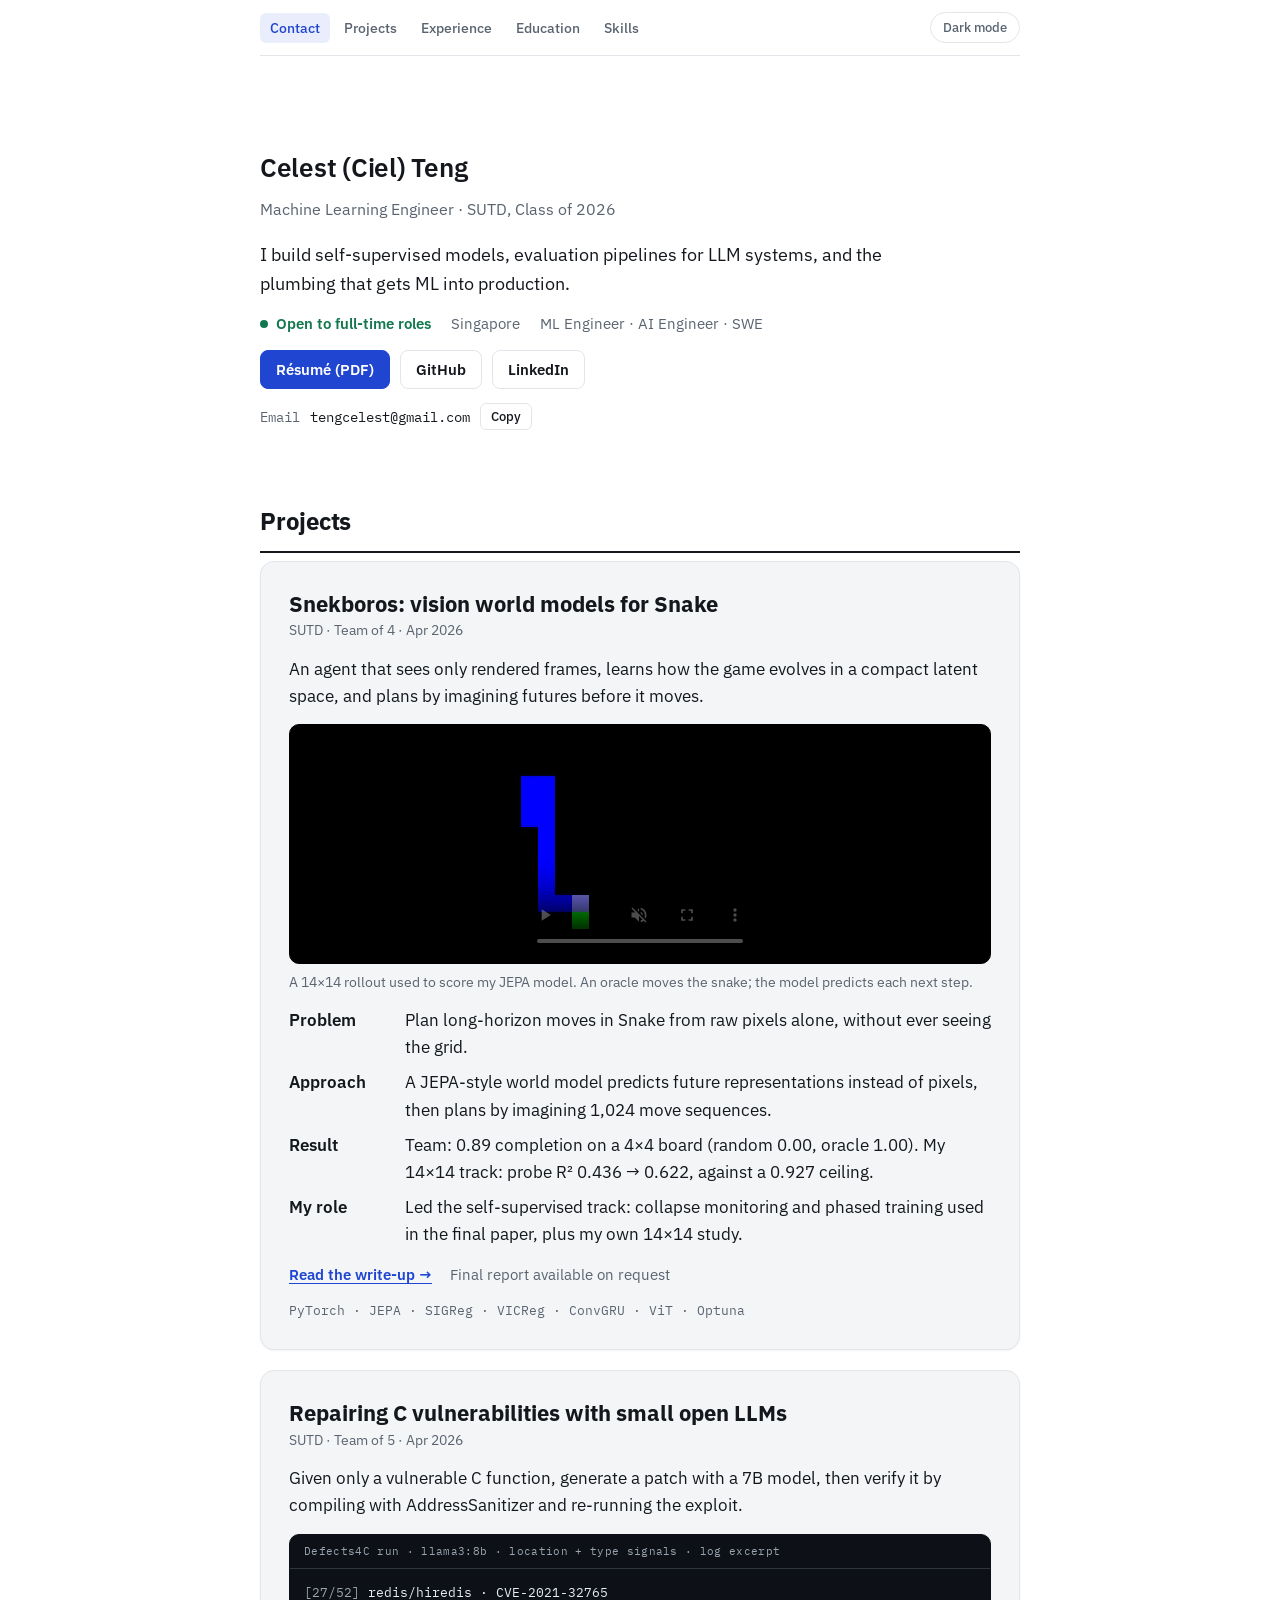
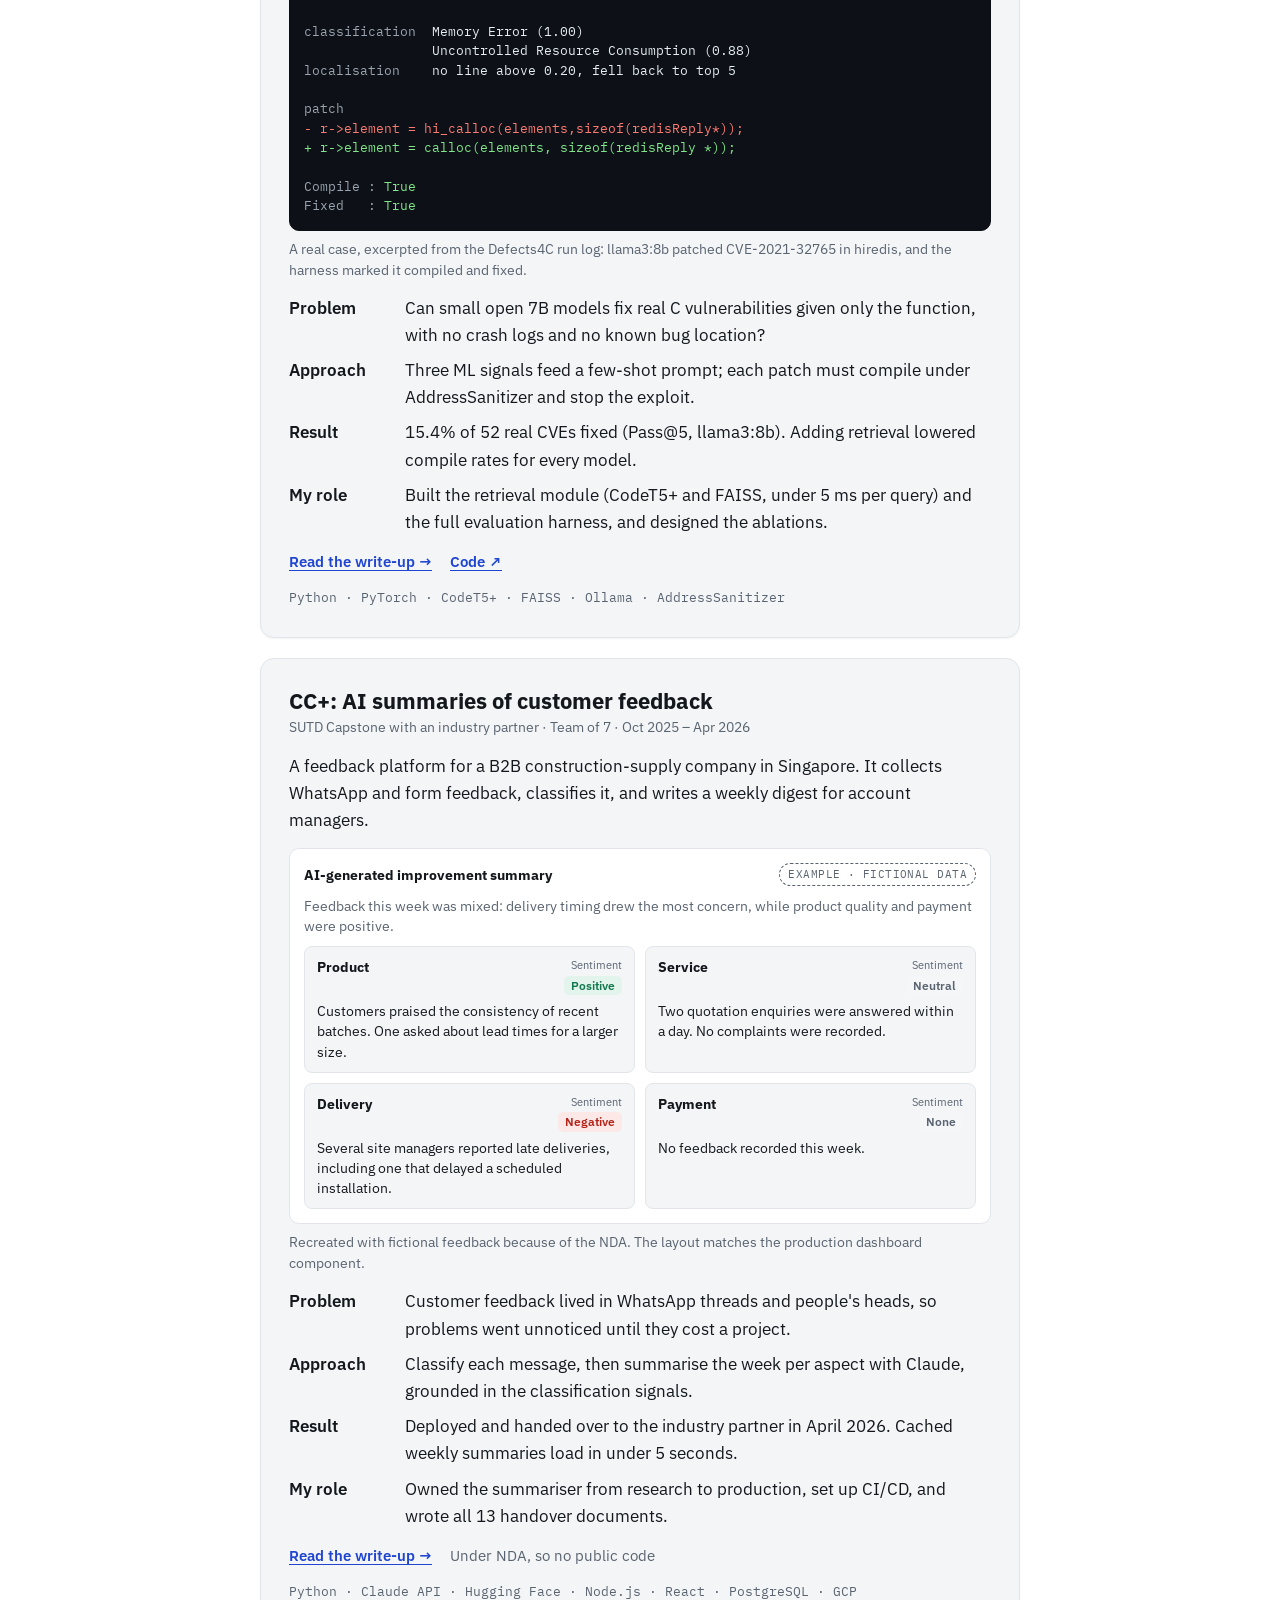
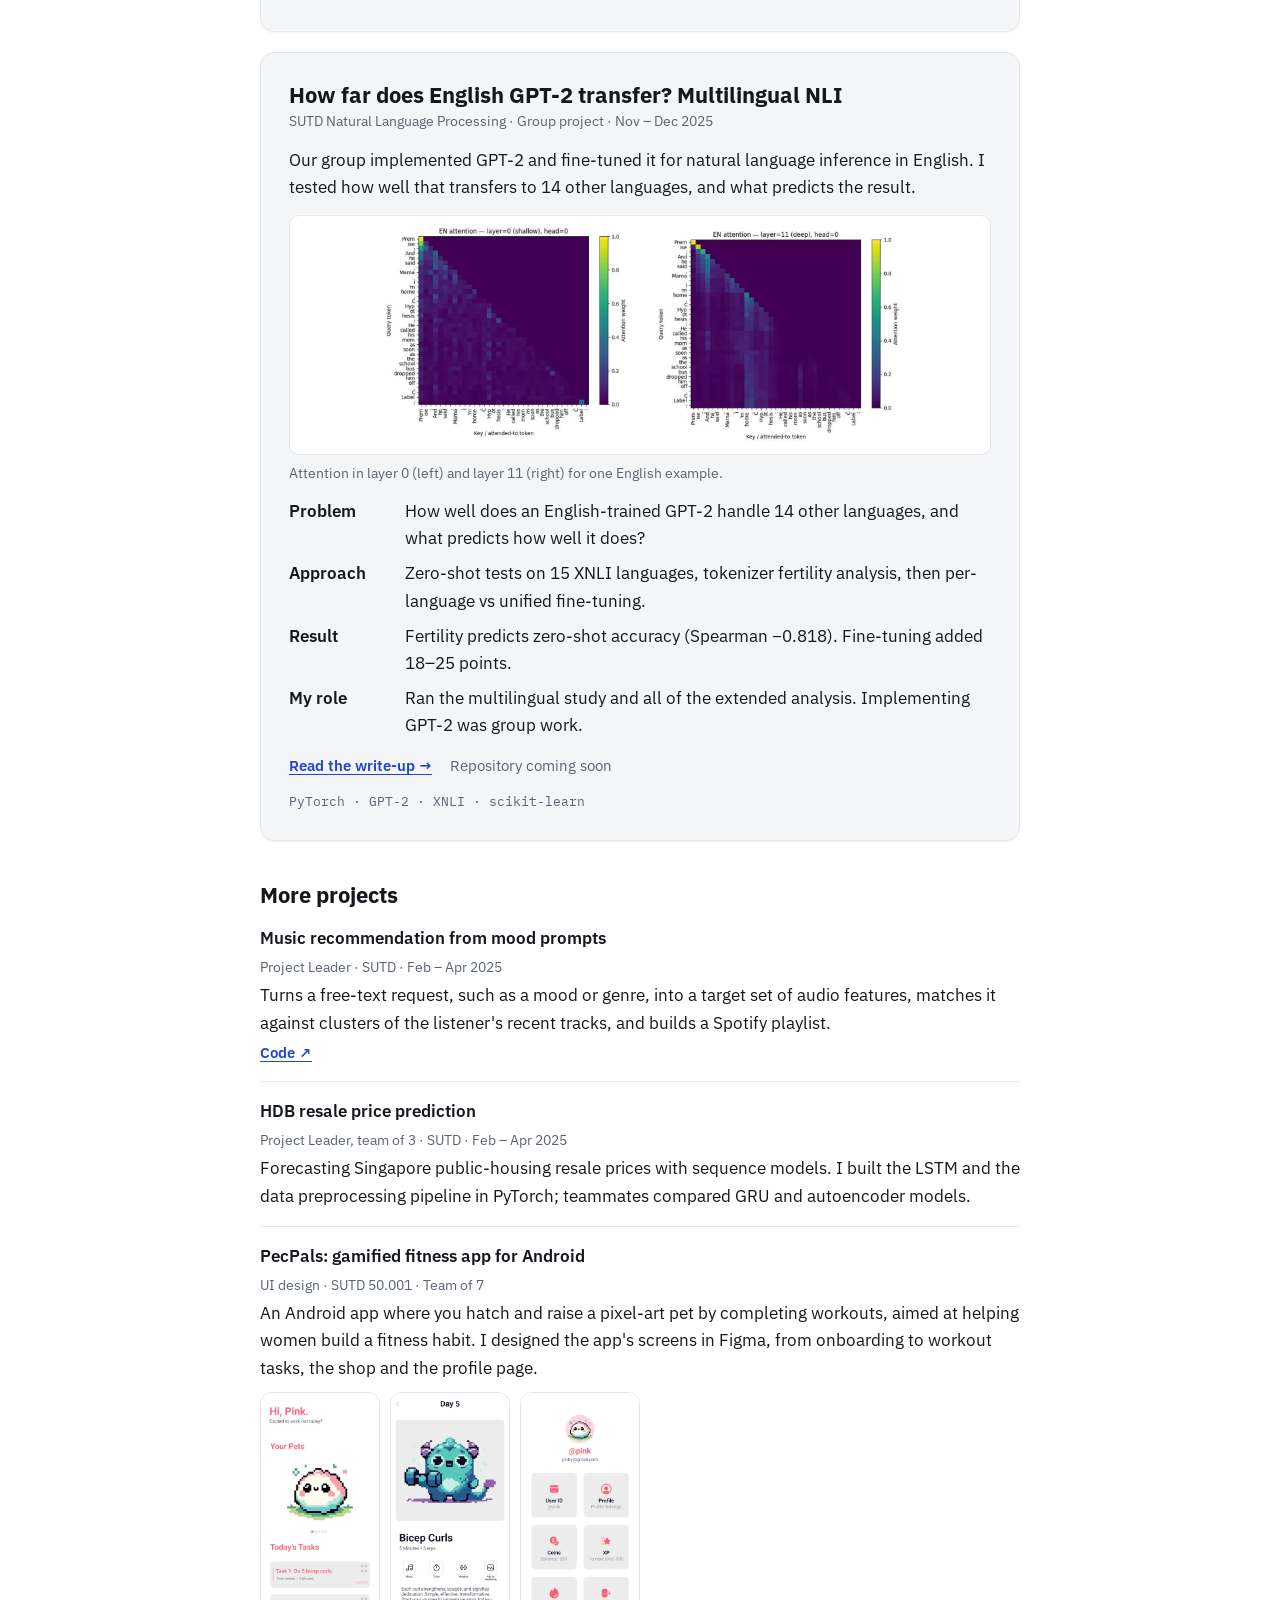
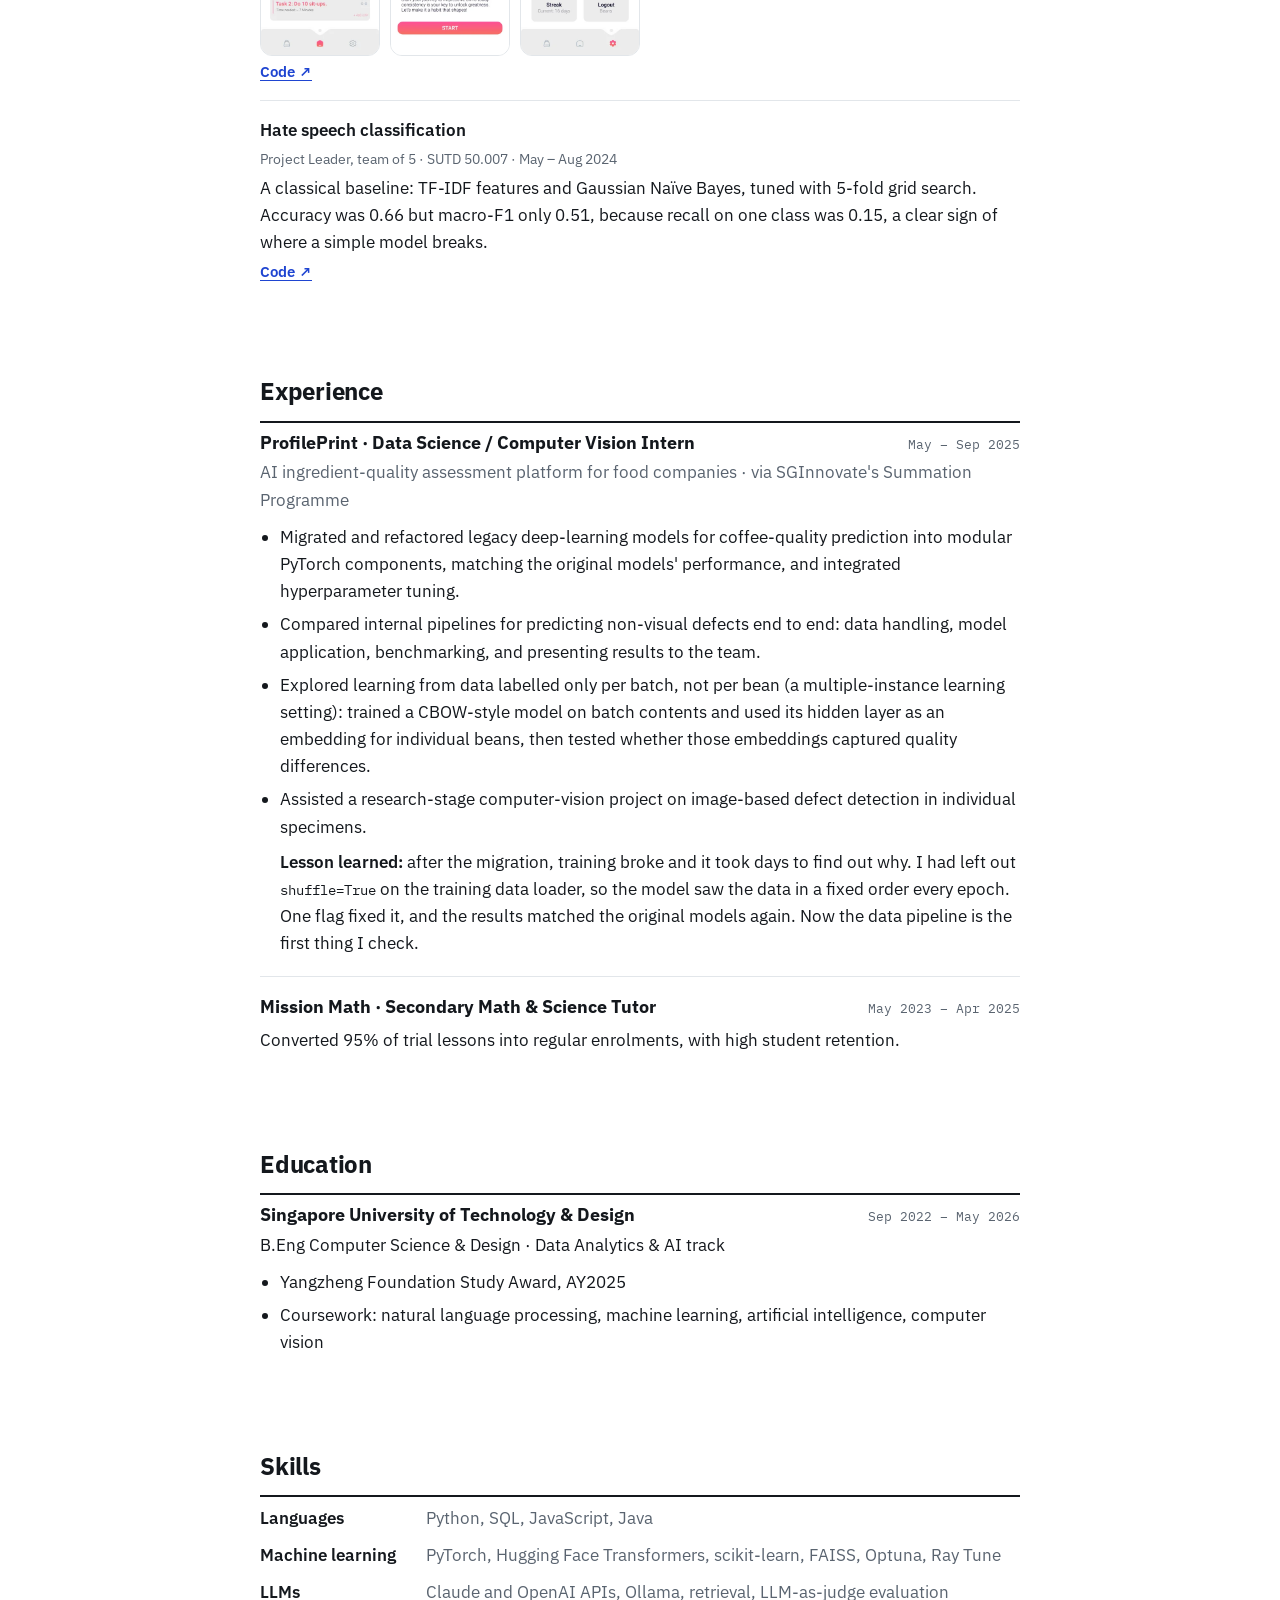
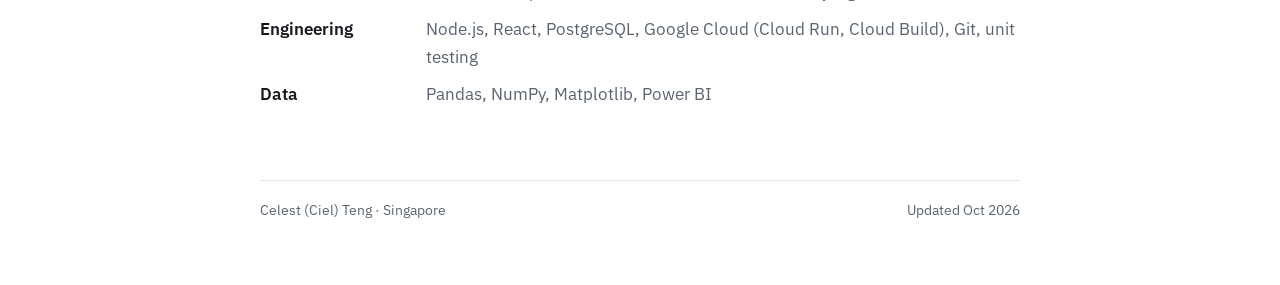
==== commit 7bd586d3: "feat: add real run excerpt and recreated summary card" ====
--- a/index.html
+++ b/index.html
@@ -69,7 +69,18 @@
       <article class="project" id="vuln-repair">
         <div><h3>Repairing C vulnerabilities with small open LLMs</h3><p class="card-meta">SUTD · Team of 5 · Apr 2026</p></div>
         <p class="oneliner">Given only a vulnerable C function, generate a patch with a 7B model, then verify it by compiling with AddressSanitizer and re-running the exploit.</p>
-        <figure><div class="frame todo-visual"><p><b>Draft: visual to add</b>A short screen recording of the harness fixing one CVE: patch generated, ASAN compile passes, exploit no longer fires.</p></div><figcaption>Placeholder for a recording of the pipeline running.</figcaption></figure>
+        <figure><div class="frame term-frame"><div class="term"><p class="term-bar">Defects4C run · llama3:8b · location + type signals · log excerpt</p><pre tabindex="0"><code><span class="t-dim">[27/52]</span> redis/hiredis · CVE-2021-32765
+
+<span class="t-dim">classification</span>  Memory Error (1.00)
+                Uncontrolled Resource Consumption (0.88)
+<span class="t-dim">localisation</span>    no line above 0.20, fell back to top 5
+
+<span class="t-dim">patch</span>
+<span class="t-del">- r-&gt;element = hi_calloc(elements,sizeof(redisReply*));</span>
+<span class="t-add">+ r-&gt;element = calloc(elements, sizeof(redisReply *));</span>
+
+<span class="t-dim">Compile :</span> <span class="t-add">True</span>
+<span class="t-dim">Fixed   :</span> <span class="t-add">True</span></code></pre></div></div><figcaption>A real case, excerpted from the Defects4C run log: llama3:8b patched CVE-2021-32765 in hiredis, and the harness marked it compiled and fixed.</figcaption></figure>
         <ul class="points"><li><b>Problem</b><span>Can small open 7B models fix real C vulnerabilities given only the function, with no crash logs and no known bug location?</span></li><li><b>Approach</b><span>Three ML signals feed a few-shot prompt; each patch must compile under AddressSanitizer and stop the exploit.</span></li><li><b>Result</b><span>15.4% of 52 real CVEs fixed (Pass@5, llama3:8b). Adding retrieval lowered compile rates for every model.</span></li><li><b>My role</b><span>Built the retrieval module (CodeT5+ and FAISS, under 5 ms per query) and the full evaluation harness, and designed the ablations.</span></li></ul>
         <div class="plinks"><a class="read" href="vuln-repair.html">Read the write-up<span class="visually-hidden">: Repairing C vulnerabilities with small open LLMs</span> →</a><a href="https://github.com/AIgroupwork25/ai-proj-model-guide" target="_blank" rel="noopener">Code ↗</a></div>
         <p class="stack">Python · PyTorch · CodeT5+ · FAISS · Ollama · AddressSanitizer</p>
@@ -77,7 +88,15 @@
       <article class="project" id="cc-plus">
         <div><h3>CC+: AI summaries of customer feedback</h3><p class="card-meta">SUTD Capstone with an industry partner · Team of 7 · Oct 2025 – Apr 2026</p></div>
         <p class="oneliner">A feedback platform for a B2B construction-supply company in Singapore. It collects WhatsApp and form feedback, classifies it, and writes a weekly digest for account managers.</p>
-        <figure><div class="frame todo-visual"><p><b>Draft: visual to add</b>An example weekly digest with fictional data, if the NDA allows. Otherwise this card goes without a visual.</p></div><figcaption>Built under an NDA, so no code, real data or screenshots are shown.</figcaption></figure>
+        <figure><div class="frame digest-frame"><div class="digest">
+<div class="digest-head"><b>AI-generated improvement summary</b><span class="tag">Example · fictional data</span></div>
+<p class="digest-overall">Feedback this week was mixed: delivery timing drew the most concern, while product quality and payment were positive.</p>
+<div class="digest-grid">
+<div class="aspect"><div class="aspect-top"><b>Product</b><span class="aspect-s">Sentiment<span class="badge pos">Positive</span></span></div><p>Customers praised the consistency of recent batches. One asked about lead times for a larger size.</p></div>
+<div class="aspect"><div class="aspect-top"><b>Service</b><span class="aspect-s">Sentiment<span class="badge neu">Neutral</span></span></div><p>Two quotation enquiries were answered within a day. No complaints were recorded.</p></div>
+<div class="aspect"><div class="aspect-top"><b>Delivery</b><span class="aspect-s">Sentiment<span class="badge neg">Negative</span></span></div><p>Several site managers reported late deliveries, including one that delayed a scheduled installation.</p></div>
+<div class="aspect"><div class="aspect-top"><b>Payment</b><span class="aspect-s">Sentiment<span class="badge none">None</span></span></div><p>No feedback recorded this week.</p></div>
+</div></div></div><figcaption>Recreated with fictional feedback because of the NDA. The layout matches the production dashboard component.</figcaption></figure>
         <ul class="points"><li><b>Problem</b><span>Customer feedback lived in WhatsApp threads and people&#x27;s heads, so problems went unnoticed until they cost a project.</span></li><li><b>Approach</b><span>Classify each message, then summarise the week per aspect with Claude, grounded in the classification signals.</span></li><li><b>Result</b><span>Deployed and handed over to the industry partner in April 2026. Cached weekly summaries load in under 5 seconds.</span></li><li><b>My role</b><span>Owned the summariser from research to production, set up CI/CD, and wrote all 13 handover documents.</span></li></ul>
         <div class="plinks"><a class="read" href="cc-plus.html">Read the write-up<span class="visually-hidden">: CC+: AI summaries of customer feedback</span> →</a><span class="muted">Under NDA, so no public code</span></div>
         <p class="stack">Python · Claude API · Hugging Face · Node.js · React · PostgreSQL · GCP</p>
--- a/style.css
+++ b/style.css
@@ -16,6 +16,7 @@
   --accent-soft:#eaeefc;
   --ok:#13784f;
   --warn-text:#c2410c;     /* orange as text: 4.5:1 on light surfaces */
+  --bad-text:#b42318; --bad-soft:#fde8e8; --good-soft:#e3f4ec;
   --chart-1:#1f45d1;
   --chart-2:#eb6834;
   --chart-ref:#b4bcc6;
@@ -29,14 +30,14 @@
 @media (prefers-color-scheme:dark){
   :root:not([data-theme="light"]){
     --bg:#141920; --card:#0b0e11; --surface:#1b2129; --ink:#e7eaee; --muted:#9aa4b0; --line:#2a313b;
-    --accent:#8fa5ff; --accent-soft:#1b2347; --ok:#5fd3a0; --warn-text:#f0864f;
+    --accent:#8fa5ff; --accent-soft:#1b2347; --ok:#5fd3a0; --warn-text:#f0864f; --bad-text:#f87171; --bad-soft:rgba(248,113,113,.14); --good-soft:rgba(95,211,160,.14);
     --chart-1:#3987e5; --chart-2:#d95926; --chart-ref:#4a535e; --band:rgba(57,135,229,.16);
     color-scheme:dark;
   }
 }
 :root[data-theme="dark"]{
   --bg:#141920; --card:#0b0e11; --surface:#1b2129; --ink:#e7eaee; --muted:#9aa4b0; --line:#2a313b;
-  --accent:#8fa5ff; --accent-soft:#1b2347; --ok:#5fd3a0; --warn-text:#f0864f;
+  --accent:#8fa5ff; --accent-soft:#1b2347; --ok:#5fd3a0; --warn-text:#f0864f; --bad-text:#f87171; --bad-soft:rgba(248,113,113,.14); --good-soft:rgba(95,211,160,.14);
   --chart-1:#3987e5; --chart-2:#d95926; --chart-ref:#4a535e; --band:rgba(57,135,229,.16);
   color-scheme:dark;
 }
@@ -108,8 +109,6 @@
 .frame.dark video{display:block;height:238px;width:auto;aspect-ratio:1;image-rendering:pixelated}
 .frame.white{padding:10px;background:#fff}
 .frame img{display:block;width:auto;max-width:100%;max-height:216px;height:auto}
-.frame.todo-visual{border-style:dashed;color:var(--muted);font-size:15px;text-align:center;padding:24px}
-.frame.todo-visual b{display:block;color:var(--ink);margin-bottom:4px}
 ul.points{margin:0;padding:0;list-style:none;display:grid;gap:8px}
 ul.points li{display:grid;grid-template-columns:104px minmax(0,1fr);gap:12px}
 ul.points b{font-weight:600}
@@ -117,6 +116,32 @@
 .plinks .muted{color:var(--muted);font-weight:400}
 .stack{font-family:var(--mono);font-size:13px;color:var(--muted)}
 @media (max-width:540px){ul.points li{grid-template-columns:1fr;gap:0}}
+
+/* terminal excerpt: dark in both themes, like a real terminal */
+.frame.term-frame{padding:0;place-items:stretch;background:#0d1117;border-color:#0d1117}
+.term{display:grid;min-width:0;color:#e6edf3}
+.term-bar{padding:8px 14px;border-bottom:1px solid #30363d;font-family:var(--mono);font-size:11px;letter-spacing:.03em;color:#9aa4b0}
+.term pre{margin:0;padding:14px;overflow-x:auto;font:12.5px/1.55 var(--mono)}
+.term code{font:inherit}
+.t-dim{color:#9aa4b0}
+.t-add{color:#7ee787}
+.t-del{color:#ff7b72}
+
+/* recreated summary card (fictional data) */
+.frame.digest-frame{place-items:stretch;text-align:left}
+.digest{display:grid;gap:10px;font-size:13.5px;line-height:1.5}
+.digest-head{display:flex;justify-content:space-between;align-items:center;gap:8px;flex-wrap:wrap}
+.tag{font-family:var(--mono);font-size:11px;letter-spacing:.04em;text-transform:uppercase;color:var(--muted);border:1px dashed var(--muted);border-radius:999px;padding:2px 8px}
+.digest-overall{color:var(--muted)}
+.digest-grid{display:grid;grid-template-columns:repeat(2,minmax(0,1fr));gap:10px}
+.aspect{display:grid;align-content:start;gap:6px;padding:10px 12px;background:var(--card);border:1px solid var(--line);border-radius:8px}
+.aspect-top{display:flex;justify-content:space-between;align-items:flex-start;gap:8px}
+.aspect-s{display:grid;justify-items:end;gap:2px;font-size:11px;color:var(--muted)}
+.badge{font-size:11.5px;font-weight:600;padding:1px 7px;border-radius:5px}
+.badge.pos{background:var(--good-soft);color:var(--ok)}
+.badge.neg{background:var(--bad-soft);color:var(--bad-text)}
+.badge.neu,.badge.none{background:var(--surface);color:var(--muted)}
+@media (max-width:520px){.digest-grid{grid-template-columns:minmax(0,1fr)}}
 
 /* ---------- More projects ---------- */
 .more{list-style:none;margin:0;padding:0;display:grid}
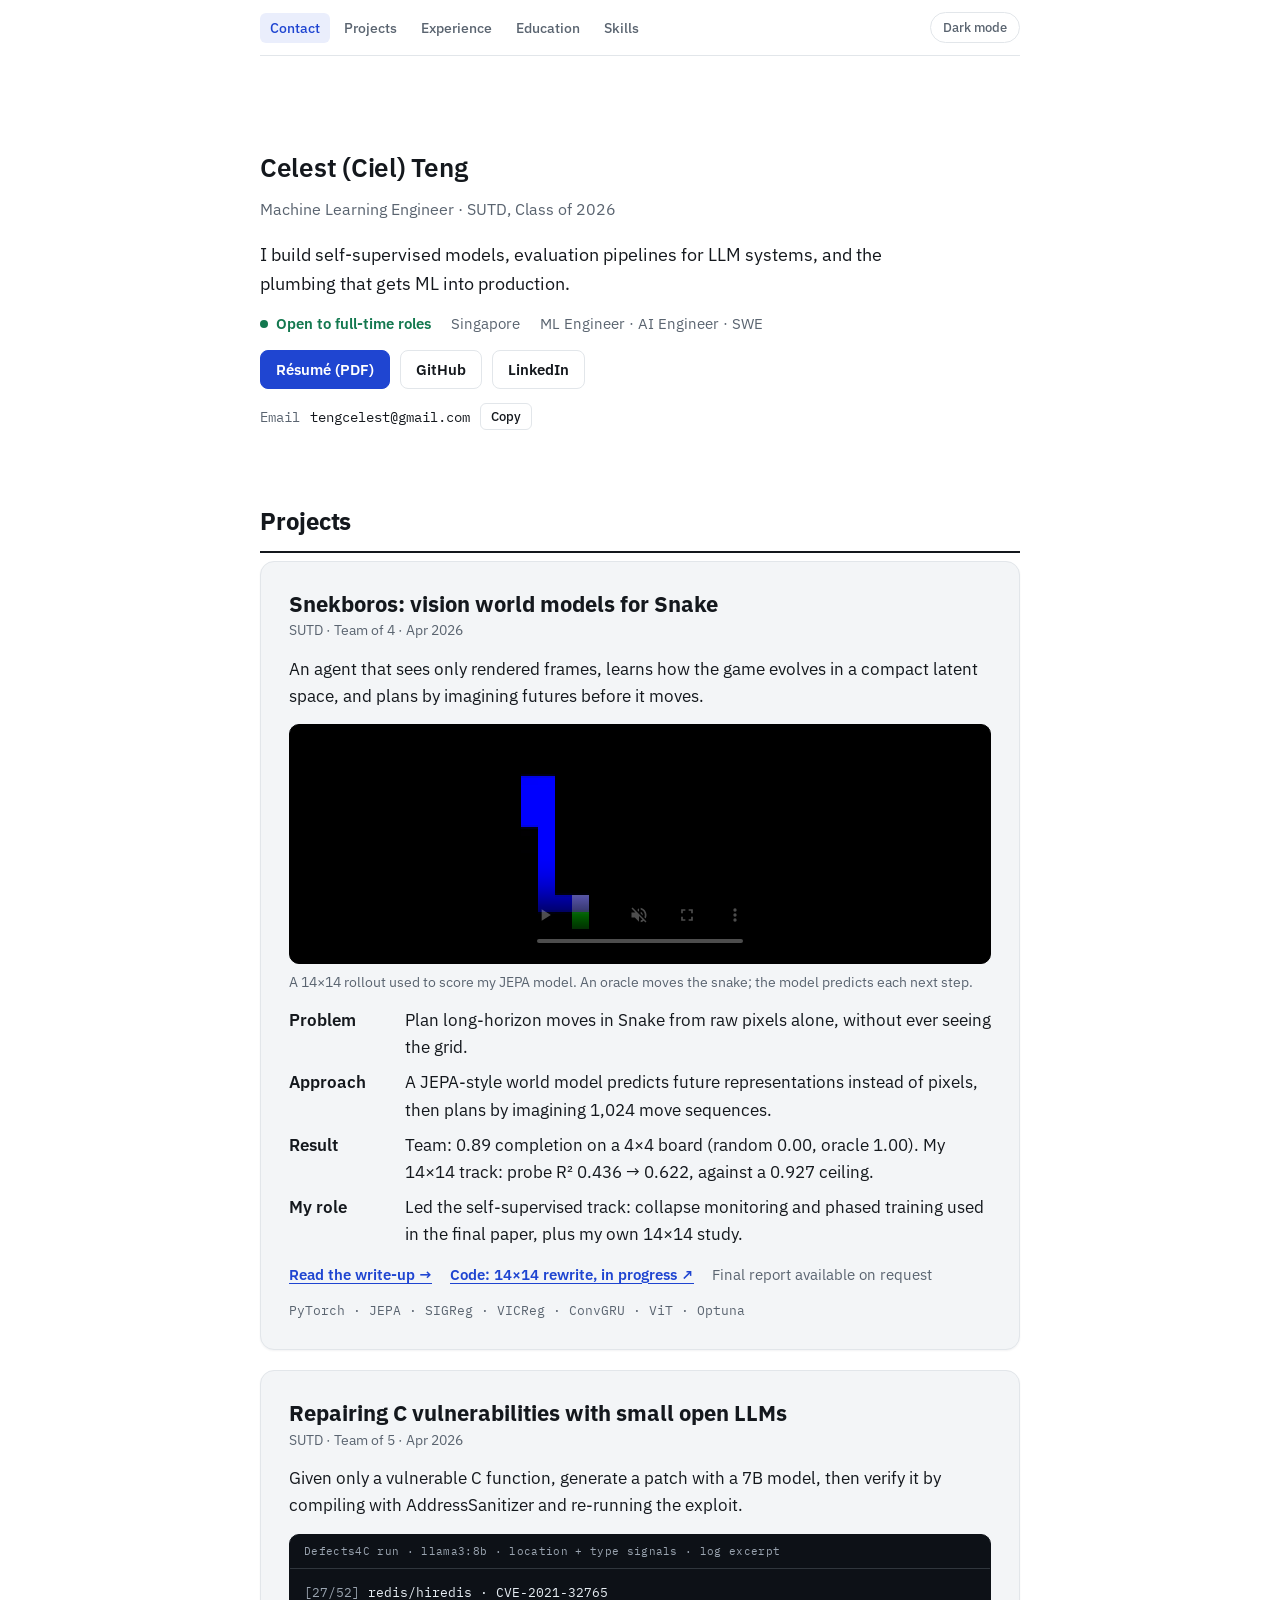
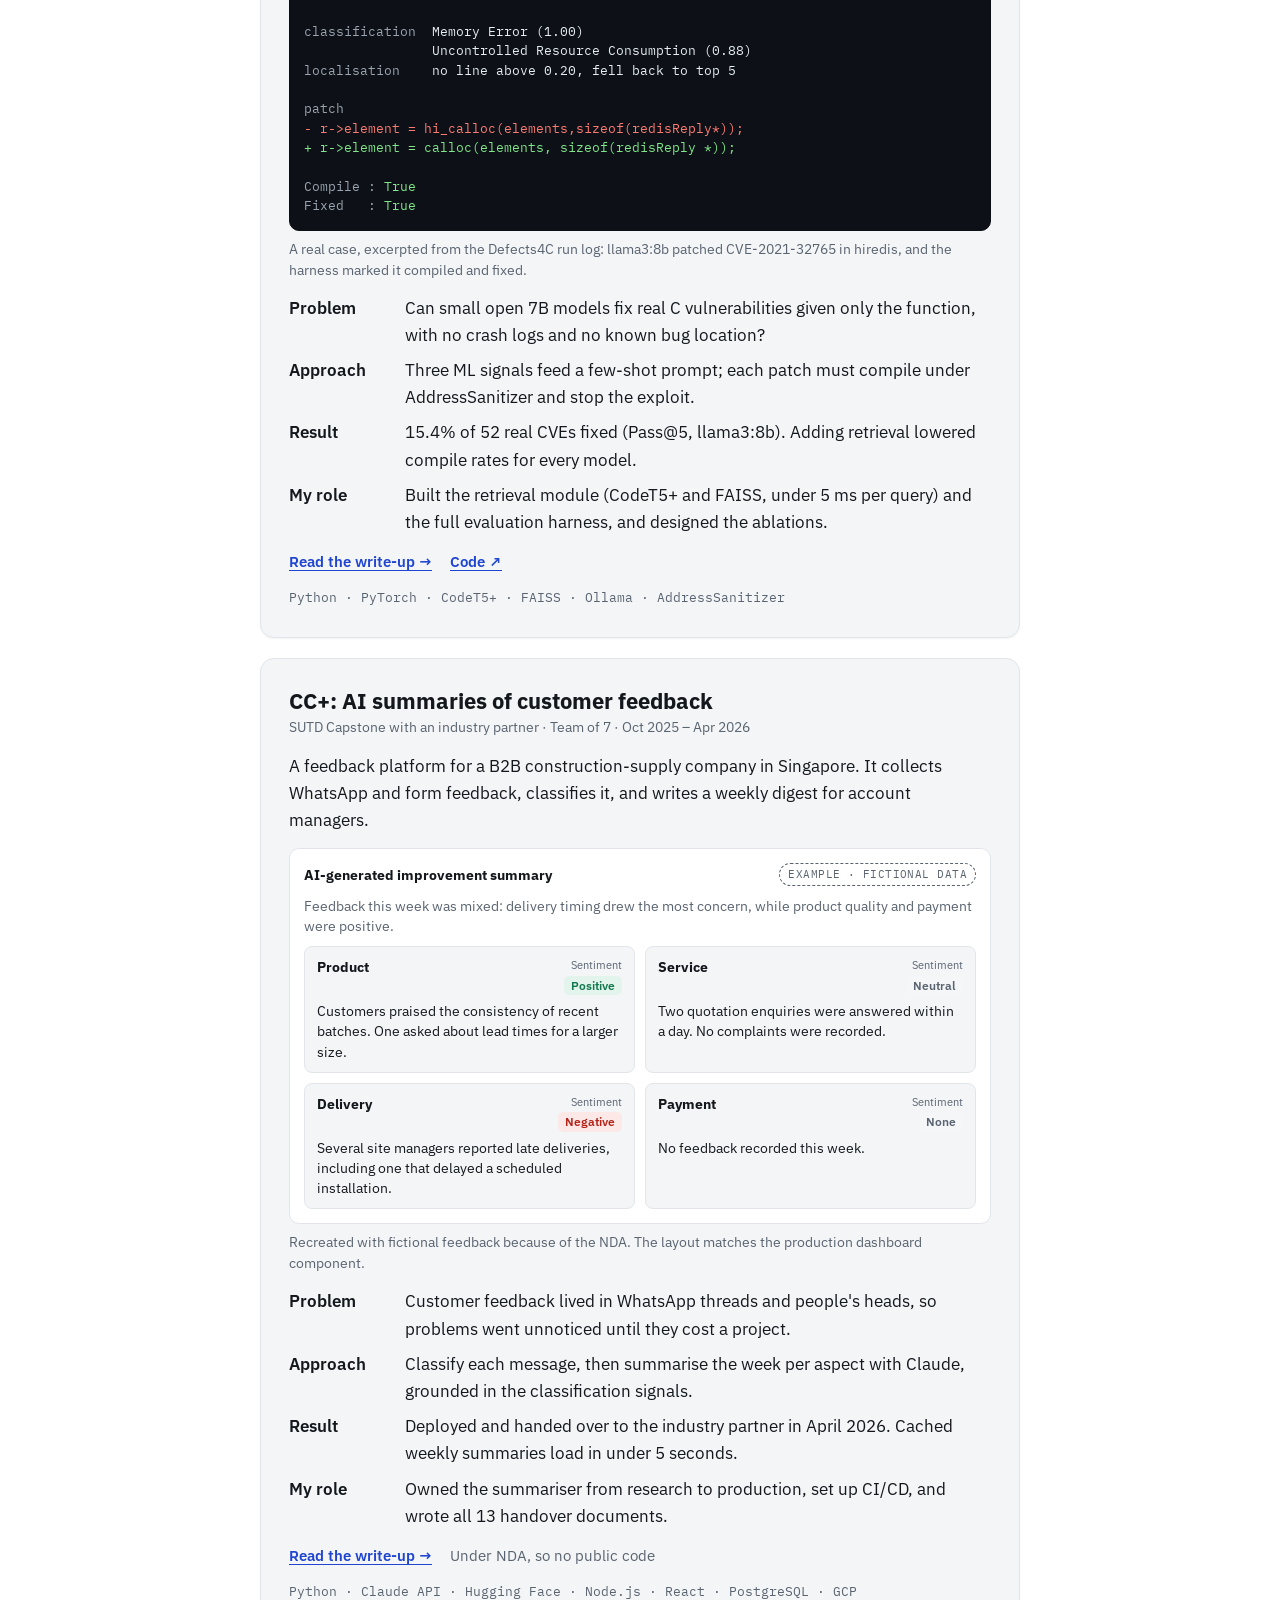
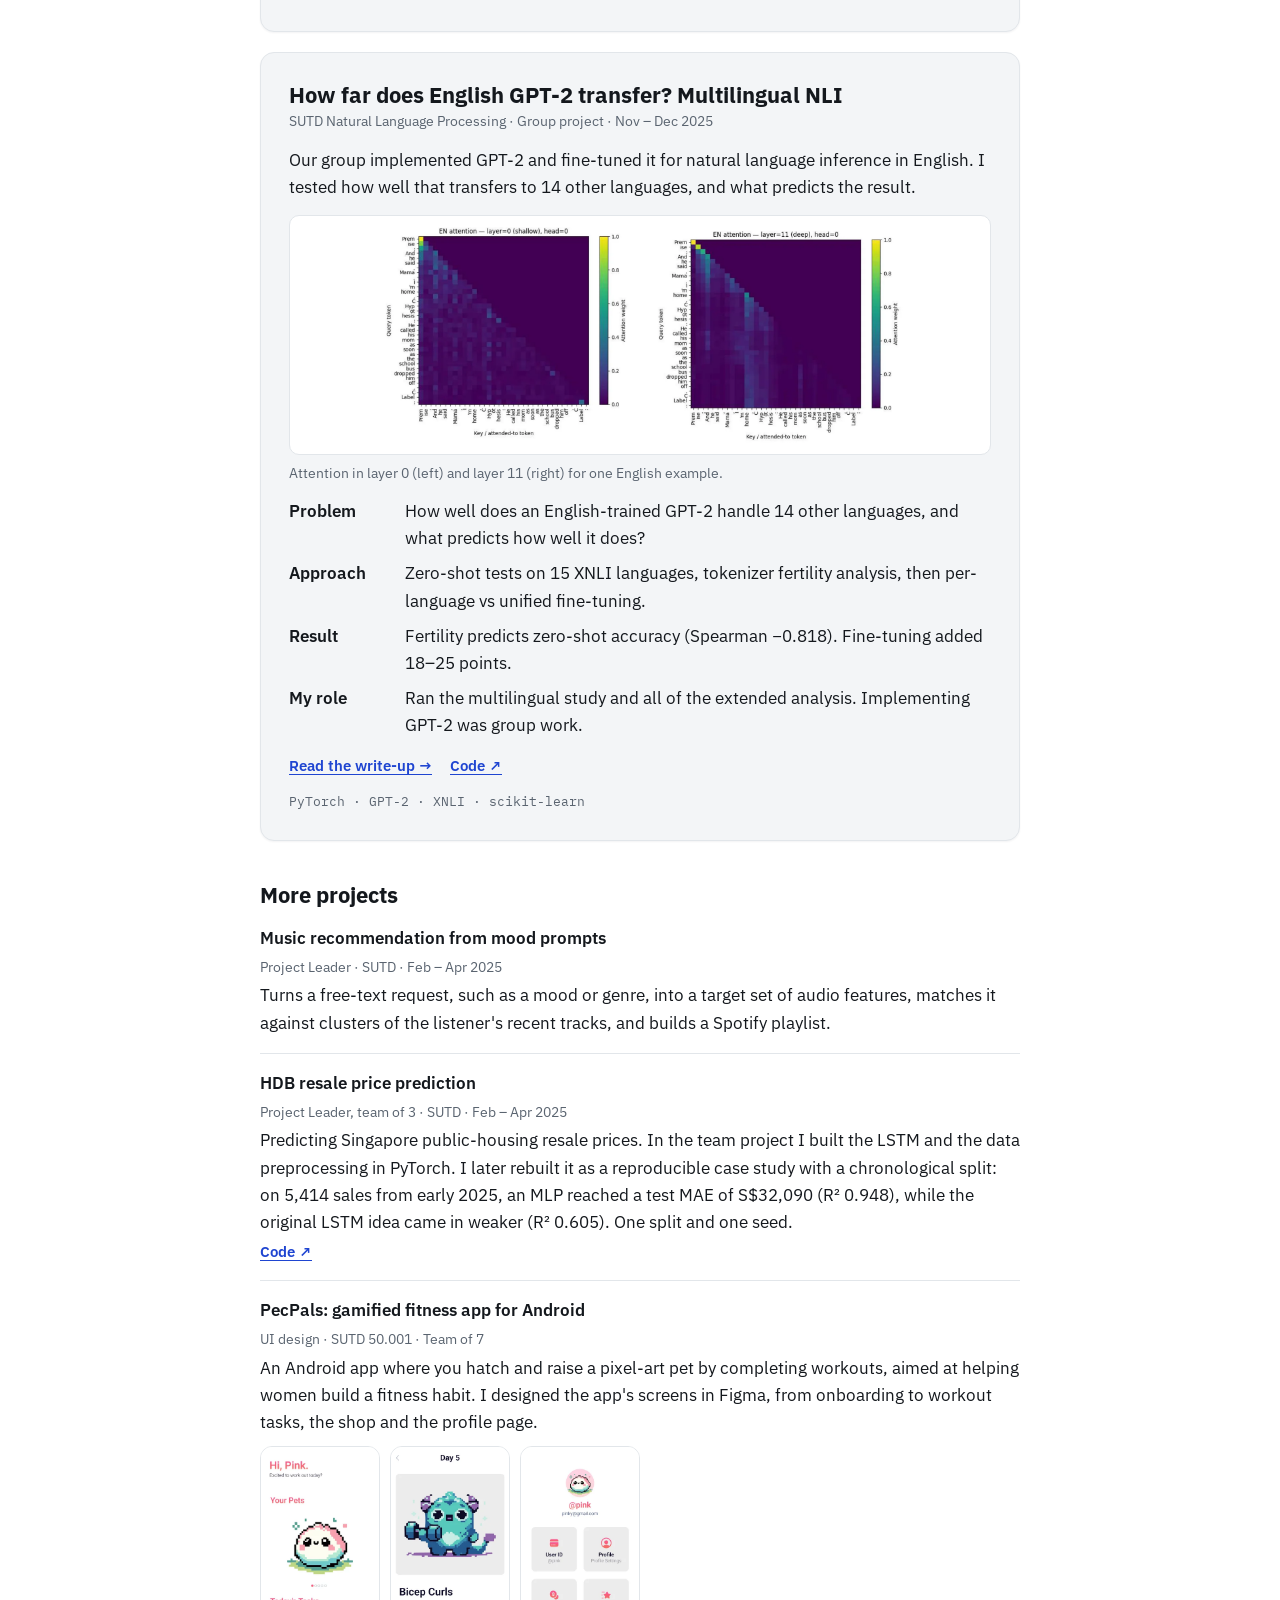
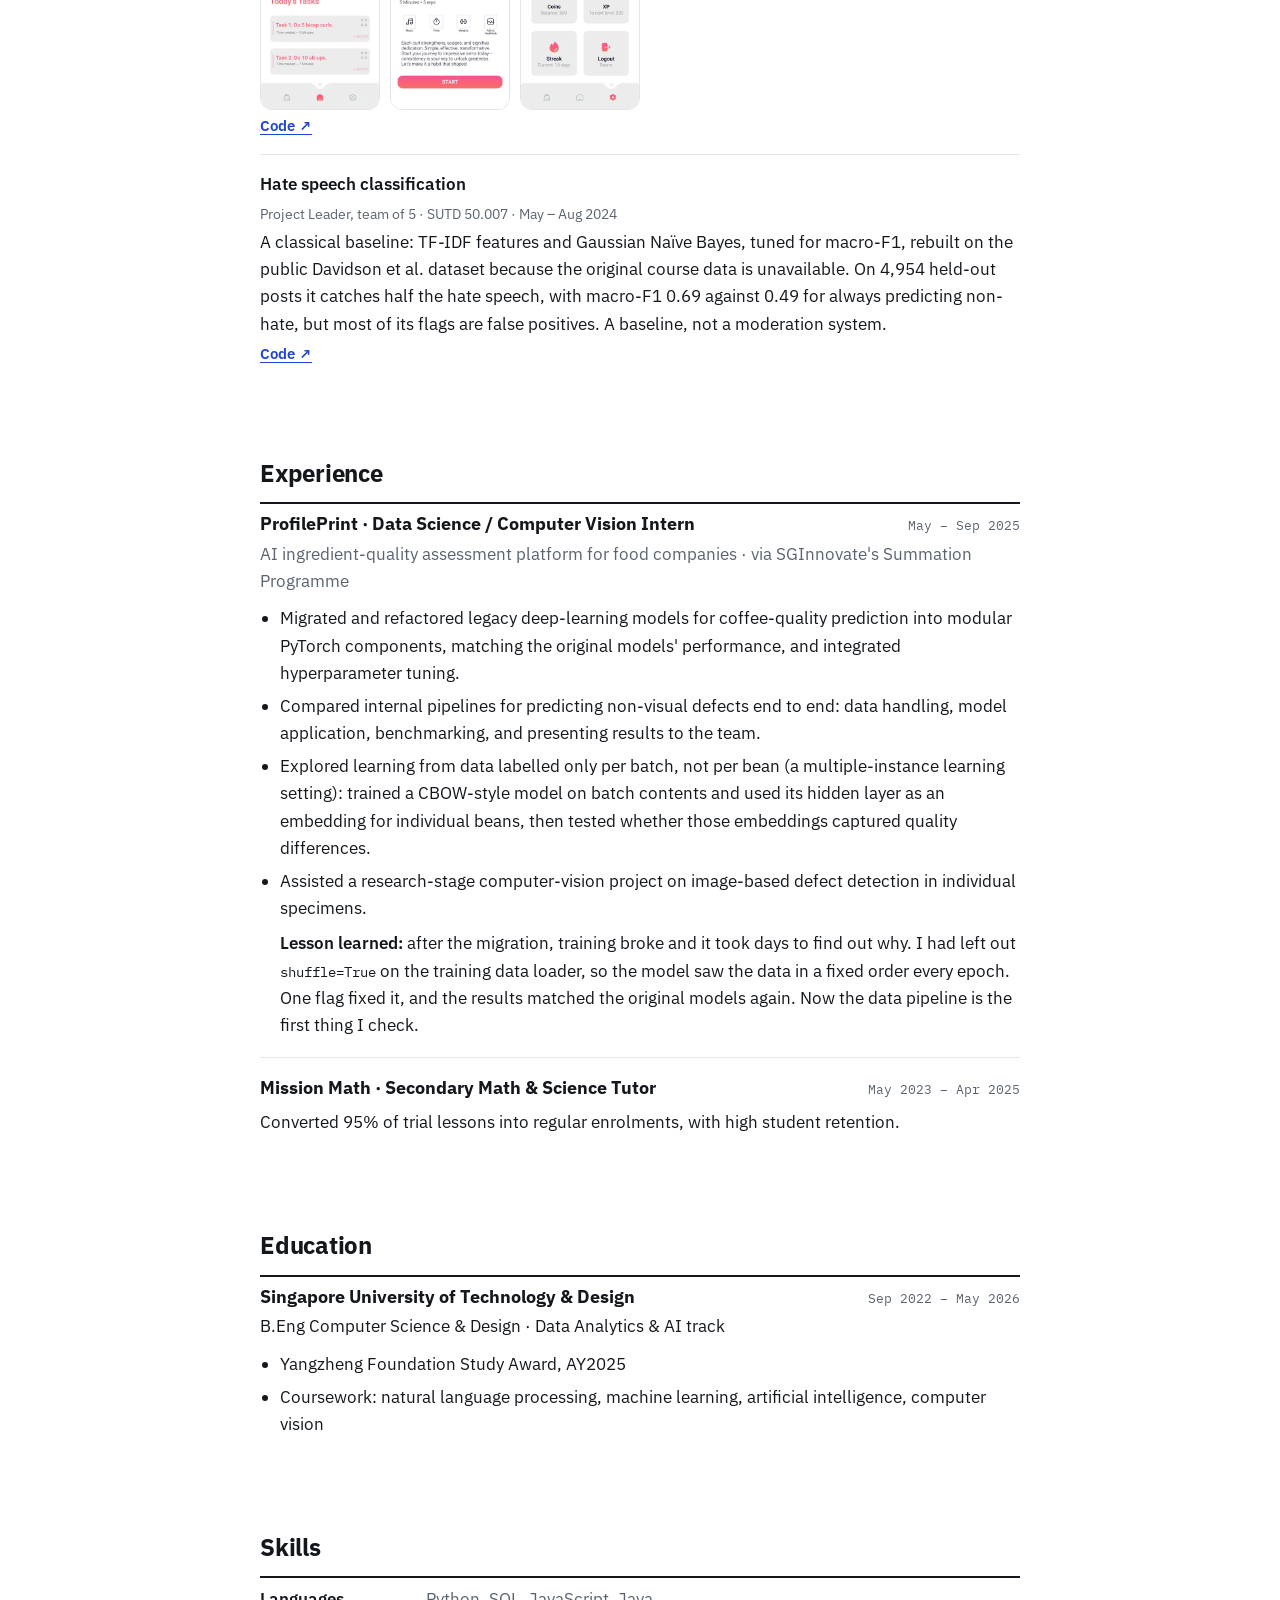
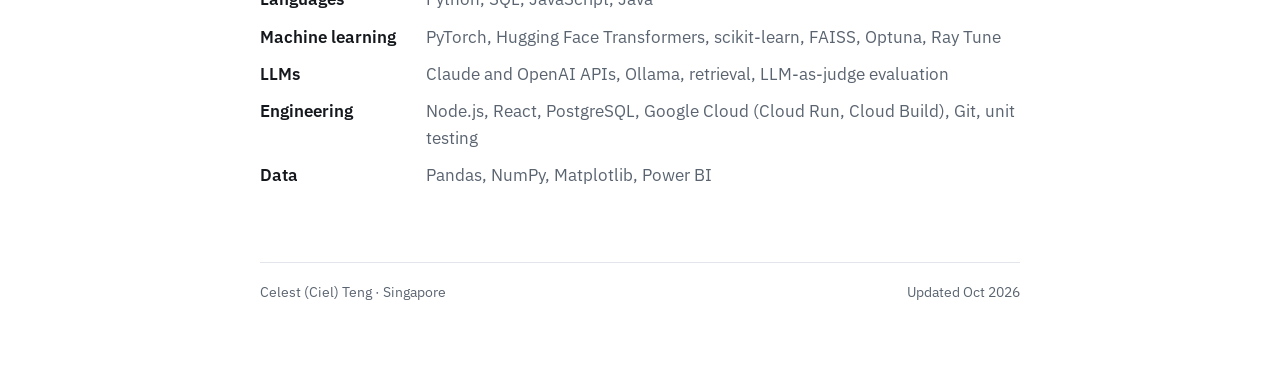
==== commit 8f5f8e7a: "feat: link cleaned project repos" ====
--- a/index.html
+++ b/index.html
@@ -63,7 +63,7 @@
         <p class="oneliner">An agent that sees only rendered frames, learns how the game evolves in a compact latent space, and plans by imagining futures before it moves.</p>
         <figure><div class="frame dark"><video src="media/snekboros-rollout-14x14.mp4" poster="media/snekboros-rollout-poster.png" autoplay muted loop playsinline controls width="224" height="224"></video></div><figcaption>A 14×14 rollout used to score my JEPA model. An oracle moves the snake; the model predicts each next step.</figcaption></figure>
         <ul class="points"><li><b>Problem</b><span>Plan long-horizon moves in Snake from raw pixels alone, without ever seeing the grid.</span></li><li><b>Approach</b><span>A JEPA-style world model predicts future representations instead of pixels, then plans by imagining 1,024 move sequences.</span></li><li><b>Result</b><span>Team: 0.89 completion on a 4×4 board (random 0.00, oracle 1.00). My 14×14 track: probe R² 0.436 → 0.622, against a 0.927 ceiling.</span></li><li><b>My role</b><span>Led the self-supervised track: collapse monitoring and phased training used in the final paper, plus my own 14×14 study.</span></li></ul>
-        <div class="plinks"><a class="read" href="snekboros.html">Read the write-up<span class="visually-hidden">: Snekboros: vision world models for Snake</span> →</a><span class="muted">Final report available on request</span></div>
+        <div class="plinks"><a class="read" href="snekboros.html">Read the write-up<span class="visually-hidden">: Snekboros: vision world models for Snake</span> →</a><a href="https://github.com/kaps-c/Vision-World-Models-Snake" target="_blank" rel="noopener">Code: 14×14 rewrite, in progress ↗</a><span class="muted">Final report available on request</span></div>
         <p class="stack">PyTorch · JEPA · SIGReg · VICReg · ConvGRU · ViT · Optuna</p>
       </article>
       <article class="project" id="vuln-repair">
@@ -106,7 +106,7 @@
         <p class="oneliner">Our group implemented GPT-2 and fine-tuned it for natural language inference in English. I tested how well that transfers to 14 other languages, and what predicts the result.</p>
         <figure><div class="frame white"><img src="media/nlp-attention-shallow-deep.webp" width="1632" height="660" loading="lazy" alt="Two attention heatmaps for the same English example: layer 0 is diffuse, layer 11 concentrates on early and content tokens."></div><figcaption>Attention in layer 0 (left) and layer 11 (right) for one English example.</figcaption></figure>
         <ul class="points"><li><b>Problem</b><span>How well does an English-trained GPT-2 handle 14 other languages, and what predicts how well it does?</span></li><li><b>Approach</b><span>Zero-shot tests on 15 XNLI languages, tokenizer fertility analysis, then per-language vs unified fine-tuning.</span></li><li><b>Result</b><span>Fertility predicts zero-shot accuracy (Spearman −0.818). Fine-tuning added 18–25 points.</span></li><li><b>My role</b><span>Ran the multilingual study and all of the extended analysis. Implementing GPT-2 was group work.</span></li></ul>
-        <div class="plinks"><a class="read" href="multilingual-gpt2.html">Read the write-up<span class="visually-hidden">: How far does English GPT-2 transfer? Multilingual NLI</span> →</a><span class="muted">Repository coming soon</span></div>
+        <div class="plinks"><a class="read" href="multilingual-gpt2.html">Read the write-up<span class="visually-hidden">: How far does English GPT-2 transfer? Multilingual NLI</span> →</a><a href="https://github.com/kaps-c/Multilingual-GPT2-NLI" target="_blank" rel="noopener">Code ↗</a></div>
         <p class="stack">PyTorch · GPT-2 · XNLI · scikit-learn</p>
       </article>
 
@@ -116,12 +116,12 @@
         <span class="t">Music recommendation from mood prompts</span>
         <span class="m">Project Leader · SUTD · Feb – Apr 2025</span>
         <p>Turns a free-text request, such as a mood or genre, into a target set of audio features, matches it against clusters of the listener's recent tracks, and builds a Spotify playlist.</p>
-        <div class="plinks"><a href="https://github.com/kaps-c/Music-Recommendation-Using-Prompts" target="_blank" rel="noopener">Code ↗</a></div>
       </li>
       <li>
         <span class="t">HDB resale price prediction</span>
         <span class="m">Project Leader, team of 3 · SUTD · Feb – Apr 2025</span>
-        <p>Forecasting Singapore public-housing resale prices with sequence models. I built the LSTM and the data preprocessing pipeline in PyTorch; teammates compared GRU and autoencoder models.</p>
+        <p>Predicting Singapore public-housing resale prices. In the team project I built the LSTM and the data preprocessing in PyTorch. I later rebuilt it as a reproducible case study with a chronological split: on 5,414 sales from early 2025, an MLP reached a test MAE of S$32,090 (R² 0.948), while the original LSTM idea came in weaker (R² 0.605). One split and one seed.</p>
+        <div class="plinks"><a href="https://github.com/kaps-c/HDB-Resale-Price-Prediction" target="_blank" rel="noopener">Code ↗</a></div>
       </li>
       <li>
         <span class="t">PecPals: gamified fitness app for Android</span>
@@ -137,8 +137,8 @@
       <li>
         <span class="t">Hate speech classification</span>
         <span class="m">Project Leader, team of 5 · SUTD 50.007 · May – Aug 2024</span>
-        <p>A classical baseline: TF-IDF features and Gaussian Naïve Bayes, tuned with 5-fold grid search. Accuracy was 0.66 but macro-F1 only 0.51, because recall on one class was 0.15, a clear sign of where a simple model breaks.</p>
-        <div class="plinks"><a href="https://github.com/kaps-c/50.007-Hate-Speech-Classification" target="_blank" rel="noopener">Code ↗</a></div>
+        <p>A classical baseline: TF-IDF features and Gaussian Naïve Bayes, tuned for macro-F1, rebuilt on the public Davidson et al. dataset because the original course data is unavailable. On 4,954 held-out posts it catches half the hate speech, with macro-F1 0.69 against 0.49 for always predicting non-hate, but most of its flags are false positives. A baseline, not a moderation system.</p>
+        <div class="plinks"><a href="https://github.com/kaps-c/Hate-Speech-Classification" target="_blank" rel="noopener">Code ↗</a></div>
       </li>
     </ul>
     </section>
